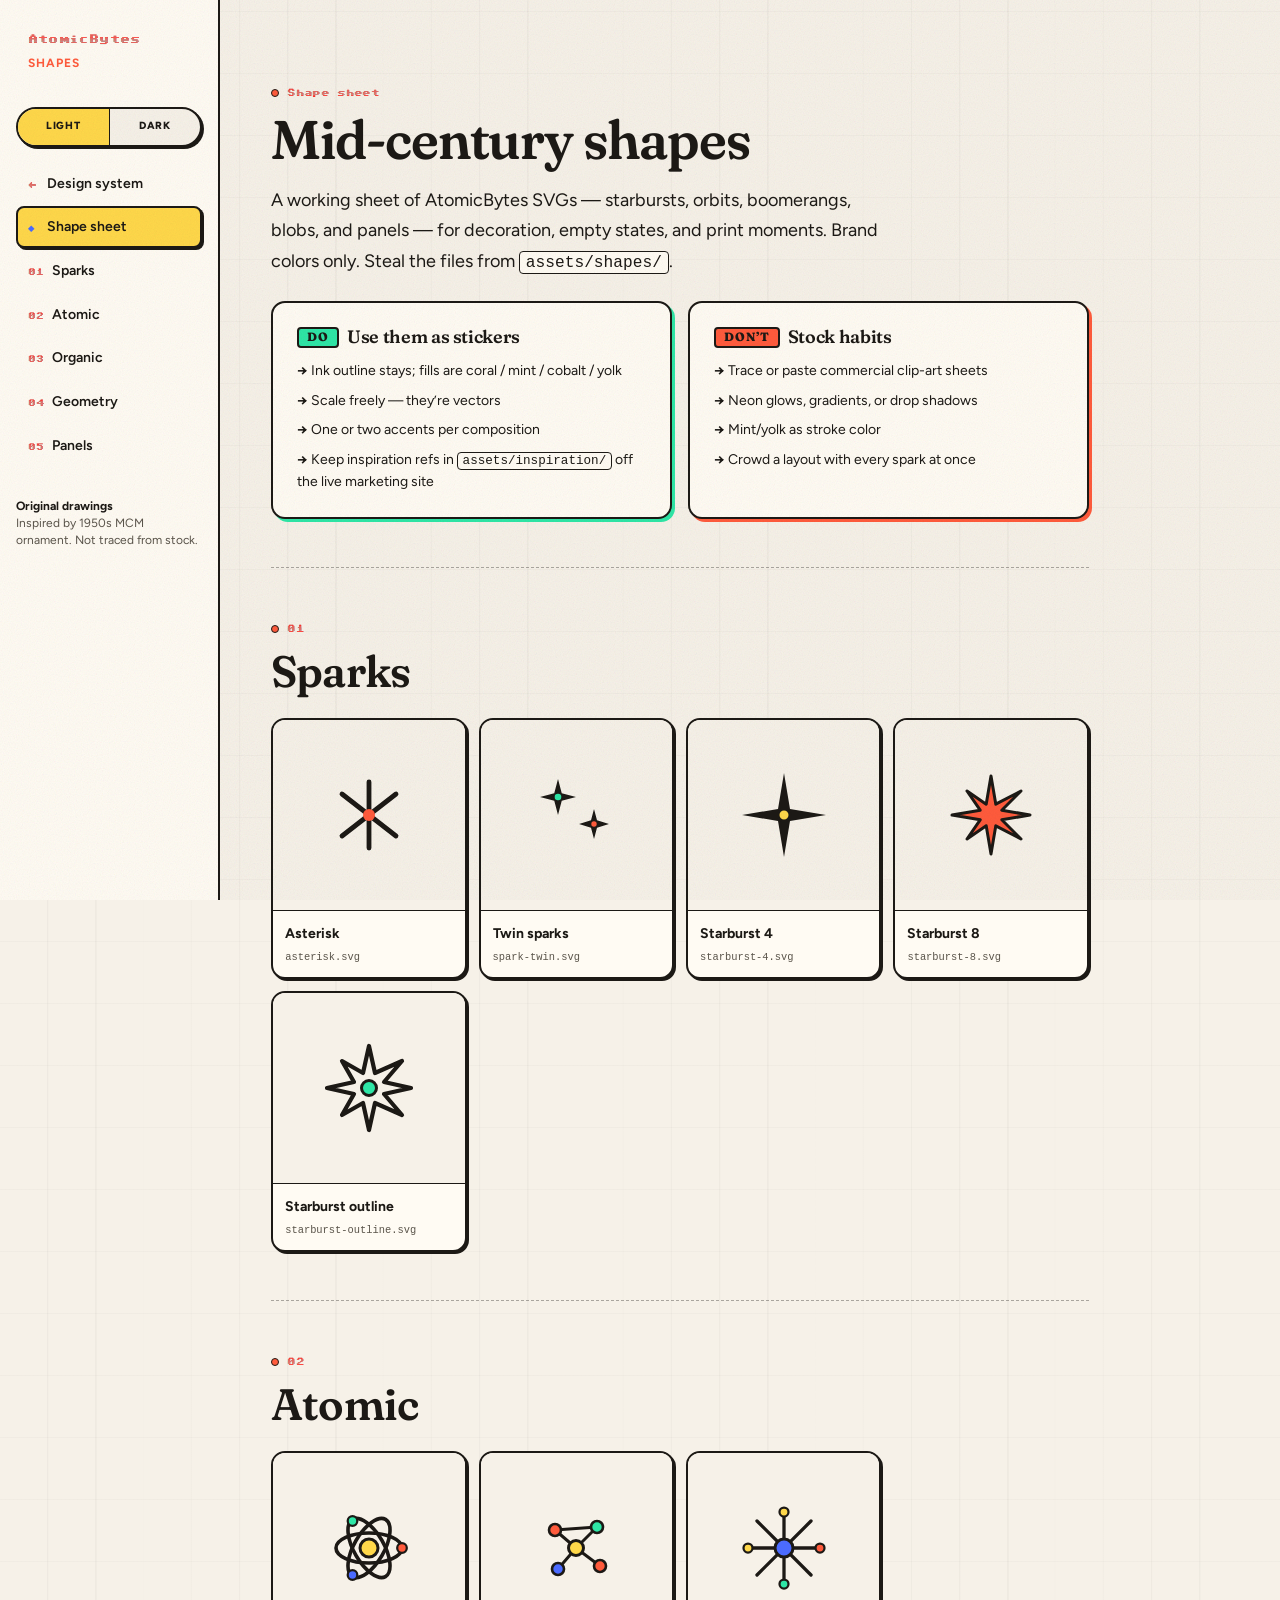
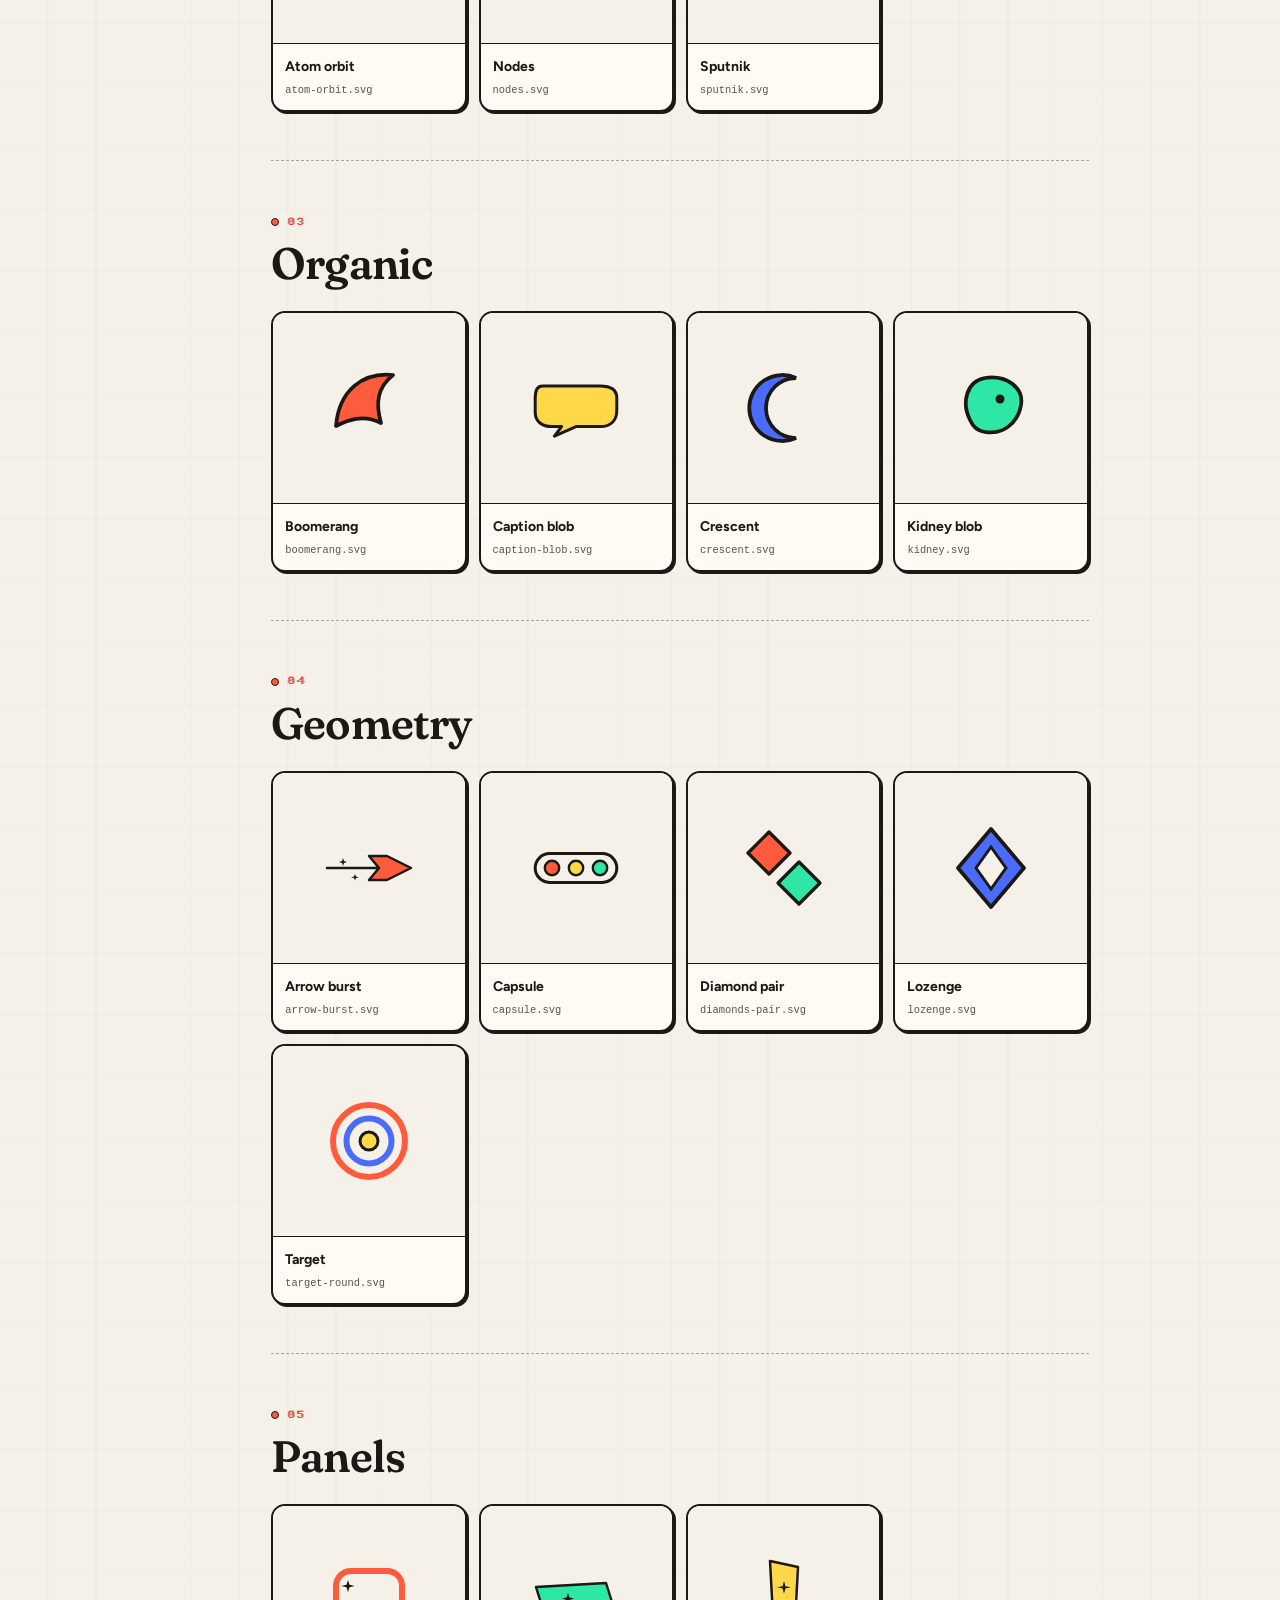
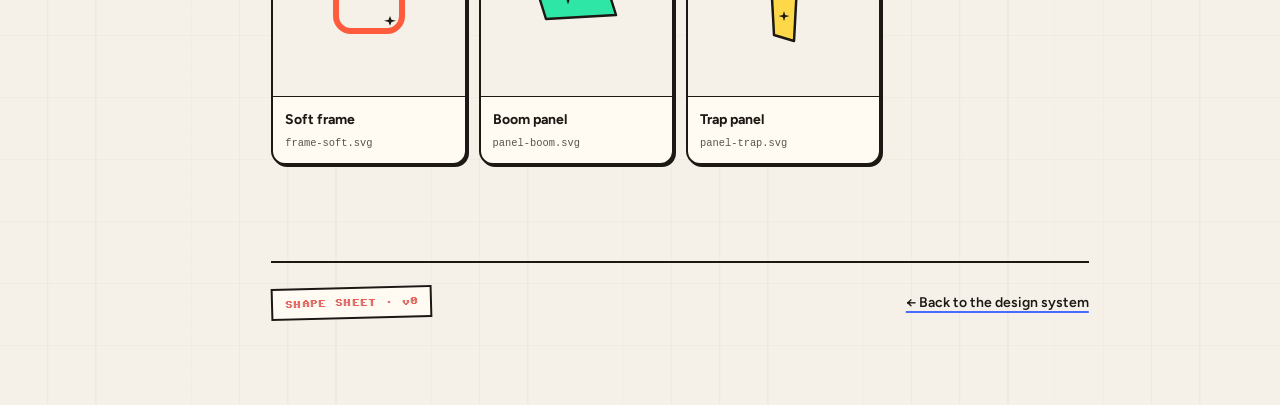
==== shapes.html @ 07f9abee "Add mid-century shapes page and SVG sheet Original AtomicBytes starbursts, orbits, boomerangs, blobs" ====
<!DOCTYPE html>
<html lang="en">
<head>
  <meta charset="utf-8">
  <meta name="viewport" content="width=device-width, initial-scale=1">
  <meta name="theme-color" content="#F6F1E8">
  <meta name="color-scheme" content="light dark">
  <meta name="description" content="AtomicBytes mid-century shape sheet — original SVGs for sparks, orbits, boomerangs, and panels.">
  <title>AtomicBytes · Shapes</title>
  <script>
    (function () {
      var KEY = "ab-theme";
      var stored = null;
      try { stored = localStorage.getItem(KEY); } catch (e) {}
      var theme;
      if (stored === "light" || stored === "dark") {
        theme = stored;
      } else if (window.matchMedia && window.matchMedia("(prefers-color-scheme: dark)").matches) {
        theme = "dark";
      } else {
        theme = "light";
      }
      document.documentElement.setAttribute("data-theme", theme);
      var meta = document.querySelector('meta[name="theme-color"]');
      if (meta) meta.setAttribute("content", theme === "dark" ? "#241F18" : "#F6F1E8");
    })();
  </script>
  <link rel="preconnect" href="https://fonts.googleapis.com">
  <link rel="preconnect" href="https://fonts.gstatic.com" crossorigin>
  <link href="https://fonts.googleapis.com/css2?family=Figtree:ital,wght@0,400;0,500;0,600;0,700;1,400&family=Fraunces:ital,opsz,wght@0,9..144,500;0,9..144,600;0,9..144,700;1,9..144,500;1,9..144,600&family=Sixtyfour+Convergence&display=swap" rel="stylesheet">
  <link rel="stylesheet" href="tokens.css">
  <link rel="stylesheet" href="ds.css">
</head>
<body id="top">
  <div class="grain" aria-hidden="true"></div>
  <a class="skip" href="#main">Skip to content</a>

  <header class="top-nav" aria-label="Shapes page">
    <div class="top-nav-inner">
      <div class="top-nav-brand">
        <a class="logo-type" href="index.html">AtomicBytes DS</a>
        <div class="theme-toggle" role="group" aria-label="Color theme">
          <button type="button" data-theme-set="light" aria-pressed="true">Light</button>
          <button type="button" data-theme-set="dark" aria-pressed="false">Dark</button>
        </div>
      </div>
      <ol class="top-nav-links">
        <li><a href="index.html">Design system</a></li>
        <li><a href="index.html#labels">Labels</a></li>
        <li><a href="shapes.html" aria-current="true">Shapes</a></li>
        <li><a href="index.html#icons">Icons</a></li>
      </ol>
    </div>
  </header>

  <div class="shell shapes-shell">
    <nav class="side-nav" aria-label="Design system">
      <a class="nav-brand" href="index.html">
        <span class="logo-type">AtomicBytes</span>
        <span class="nav-sub">Shapes</span>
      </a>
      <div class="theme-toggle" role="group" aria-label="Color theme">
        <button type="button" data-theme-set="light" aria-pressed="true">Light</button>
        <button type="button" data-theme-set="dark" aria-pressed="false">Dark</button>
      </div>
      <ol>
        <li><a href="index.html"><span class="n">←</span> Design system</a></li>
        <li><a href="shapes.html" aria-current="true"><span class="n">◆</span> Shape sheet</a></li>
        <li><a href="#sparks"><span class="n">01</span> Sparks</a></li>
        <li><a href="#atomic"><span class="n">02</span> Atomic</a></li>
        <li><a href="#organic"><span class="n">03</span> Organic</a></li>
        <li><a href="#geo"><span class="n">04</span> Geometry</a></li>
        <li><a href="#panels"><span class="n">05</span> Panels</a></li>
      </ol>
      <p class="nav-foot">
        <strong>Original drawings</strong><br>
        Inspired by 1950s MCM ornament. Not traced from stock.
      </p>
    </nav>

    <div class="content">
      <main id="main">
        <section class="ds-section" aria-labelledby="shapes-title">
          <p class="sec-kicker"><span class="dot" aria-hidden="true"></span> Shape sheet</p>
          <h1 id="shapes-title" class="shapes-h1">Mid-century shapes</h1>
          <p class="lede">A working sheet of AtomicBytes SVGs — starbursts, orbits, boomerangs, blobs, and panels — for decoration, empty states, and print moments. Brand colors only. Steal the files from <code>assets/shapes/</code>.</p>

          <div class="rules" style="margin-top: var(--space-24)">
            <div class="rule-card do">
              <h3><span class="badge do">Do</span> Use them as stickers</h3>
              <ul>
                <li>Ink outline stays; fills are coral / mint / cobalt / yolk</li>
                <li>Scale freely — they’re vectors</li>
                <li>One or two accents per composition</li>
                <li>Keep inspiration refs in <code>assets/inspiration/</code> off the live marketing site</li>
              </ul>
            </div>
            <div class="rule-card dont">
              <h3><span class="badge dont">Don’t</span> Stock habits</h3>
              <ul>
                <li>Trace or paste commercial clip-art sheets</li>
                <li>Neon glows, gradients, or drop shadows</li>
                <li>Mint/yolk as stroke color</li>
                <li>Crowd a layout with every spark at once</li>
              </ul>
            </div>
          </div>
        </section>

        <section id="sparks" class="ds-section" aria-labelledby="sparks-title">
          <p class="sec-kicker"><span class="dot" aria-hidden="true"></span> 01</p>
          <h2 id="sparks-title">Sparks</h2>
          <ul class="shape-grid">
            <li class="shape-card" data-kind="spark">
              <div class="shape-art">
                <img src="assets/shapes/asterisk.svg" alt="Asterisk" loading="lazy">
              </div>
              <div class="shape-meta">
                <strong>Asterisk</strong>
                <span class="file">asterisk.svg</span>
              </div>
            </li>
            <li class="shape-card" data-kind="spark">
              <div class="shape-art">
                <img src="assets/shapes/spark-twin.svg" alt="Twin sparks" loading="lazy">
              </div>
              <div class="shape-meta">
                <strong>Twin sparks</strong>
                <span class="file">spark-twin.svg</span>
              </div>
            </li>
            <li class="shape-card" data-kind="spark">
              <div class="shape-art">
                <img src="assets/shapes/starburst-4.svg" alt="Starburst 4" loading="lazy">
              </div>
              <div class="shape-meta">
                <strong>Starburst 4</strong>
                <span class="file">starburst-4.svg</span>
              </div>
            </li>
            <li class="shape-card" data-kind="spark">
              <div class="shape-art">
                <img src="assets/shapes/starburst-8.svg" alt="Starburst 8" loading="lazy">
              </div>
              <div class="shape-meta">
                <strong>Starburst 8</strong>
                <span class="file">starburst-8.svg</span>
              </div>
            </li>
            <li class="shape-card" data-kind="spark">
              <div class="shape-art">
                <img src="assets/shapes/starburst-outline.svg" alt="Starburst outline" loading="lazy">
              </div>
              <div class="shape-meta">
                <strong>Starburst outline</strong>
                <span class="file">starburst-outline.svg</span>
              </div>
            </li>
          </ul>
        </section>

        <section id="atomic" class="ds-section" aria-labelledby="atomic-title">
          <p class="sec-kicker"><span class="dot" aria-hidden="true"></span> 02</p>
          <h2 id="atomic-title">Atomic</h2>
          <ul class="shape-grid">
            <li class="shape-card" data-kind="atomic">
              <div class="shape-art">
                <img src="assets/shapes/atom-orbit.svg" alt="Atom orbit" loading="lazy">
              </div>
              <div class="shape-meta">
                <strong>Atom orbit</strong>
                <span class="file">atom-orbit.svg</span>
              </div>
            </li>
            <li class="shape-card" data-kind="atomic">
              <div class="shape-art">
                <img src="assets/shapes/nodes.svg" alt="Nodes" loading="lazy">
              </div>
              <div class="shape-meta">
                <strong>Nodes</strong>
                <span class="file">nodes.svg</span>
              </div>
            </li>
            <li class="shape-card" data-kind="atomic">
              <div class="shape-art">
                <img src="assets/shapes/sputnik.svg" alt="Sputnik" loading="lazy">
              </div>
              <div class="shape-meta">
                <strong>Sputnik</strong>
                <span class="file">sputnik.svg</span>
              </div>
            </li>
          </ul>
        </section>

        <section id="organic" class="ds-section" aria-labelledby="organic-title">
          <p class="sec-kicker"><span class="dot" aria-hidden="true"></span> 03</p>
          <h2 id="organic-title">Organic</h2>
          <ul class="shape-grid">
            <li class="shape-card" data-kind="organic">
              <div class="shape-art">
                <img src="assets/shapes/boomerang.svg" alt="Boomerang" loading="lazy">
              </div>
              <div class="shape-meta">
                <strong>Boomerang</strong>
                <span class="file">boomerang.svg</span>
              </div>
            </li>
            <li class="shape-card" data-kind="organic">
              <div class="shape-art">
                <img src="assets/shapes/caption-blob.svg" alt="Caption blob" loading="lazy">
              </div>
              <div class="shape-meta">
                <strong>Caption blob</strong>
                <span class="file">caption-blob.svg</span>
              </div>
            </li>
            <li class="shape-card" data-kind="organic">
              <div class="shape-art">
                <img src="assets/shapes/crescent.svg" alt="Crescent" loading="lazy">
              </div>
              <div class="shape-meta">
                <strong>Crescent</strong>
                <span class="file">crescent.svg</span>
              </div>
            </li>
            <li class="shape-card" data-kind="organic">
              <div class="shape-art">
                <img src="assets/shapes/kidney.svg" alt="Kidney blob" loading="lazy">
              </div>
              <div class="shape-meta">
                <strong>Kidney blob</strong>
                <span class="file">kidney.svg</span>
              </div>
            </li>
          </ul>
        </section>

        <section id="geo" class="ds-section" aria-labelledby="geo-title">
          <p class="sec-kicker"><span class="dot" aria-hidden="true"></span> 04</p>
          <h2 id="geo-title">Geometry</h2>
          <ul class="shape-grid">
            <li class="shape-card" data-kind="geo">
              <div class="shape-art">
                <img src="assets/shapes/arrow-burst.svg" alt="Arrow burst" loading="lazy">
              </div>
              <div class="shape-meta">
                <strong>Arrow burst</strong>
                <span class="file">arrow-burst.svg</span>
              </div>
            </li>
            <li class="shape-card" data-kind="geo">
              <div class="shape-art">
                <img src="assets/shapes/capsule.svg" alt="Capsule" loading="lazy">
              </div>
              <div class="shape-meta">
                <strong>Capsule</strong>
                <span class="file">capsule.svg</span>
              </div>
            </li>
            <li class="shape-card" data-kind="geo">
              <div class="shape-art">
                <img src="assets/shapes/diamonds-pair.svg" alt="Diamond pair" loading="lazy">
              </div>
              <div class="shape-meta">
                <strong>Diamond pair</strong>
                <span class="file">diamonds-pair.svg</span>
              </div>
            </li>
            <li class="shape-card" data-kind="geo">
              <div class="shape-art">
                <img src="assets/shapes/lozenge.svg" alt="Lozenge" loading="lazy">
              </div>
              <div class="shape-meta">
                <strong>Lozenge</strong>
                <span class="file">lozenge.svg</span>
              </div>
            </li>
            <li class="shape-card" data-kind="geo">
              <div class="shape-art">
                <img src="assets/shapes/target-round.svg" alt="Target" loading="lazy">
              </div>
              <div class="shape-meta">
                <strong>Target</strong>
                <span class="file">target-round.svg</span>
              </div>
            </li>
          </ul>
        </section>

        <section id="panels" class="ds-section" aria-labelledby="panels-title">
          <p class="sec-kicker"><span class="dot" aria-hidden="true"></span> 05</p>
          <h2 id="panels-title">Panels</h2>
          <ul class="shape-grid">
            <li class="shape-card" data-kind="panel">
              <div class="shape-art">
                <img src="assets/shapes/frame-soft.svg" alt="Soft frame" loading="lazy">
              </div>
              <div class="shape-meta">
                <strong>Soft frame</strong>
                <span class="file">frame-soft.svg</span>
              </div>
            </li>
            <li class="shape-card" data-kind="panel">
              <div class="shape-art">
                <img src="assets/shapes/panel-boom.svg" alt="Boom panel" loading="lazy">
              </div>
              <div class="shape-meta">
                <strong>Boom panel</strong>
                <span class="file">panel-boom.svg</span>
              </div>
            </li>
            <li class="shape-card" data-kind="panel">
              <div class="shape-art">
                <img src="assets/shapes/panel-trap.svg" alt="Trap panel" loading="lazy">
              </div>
              <div class="shape-meta">
                <strong>Trap panel</strong>
                <span class="file">panel-trap.svg</span>
              </div>
            </li>
          </ul>
        </section>

        <footer class="ds-foot">
          <p class="rubber">SHAPE SHEET · v0</p>
          <p class="domain"><a class="text-link" href="index.html">← Back to the design system</a></p>
        </footer>
      </main>
    </div>
  </div>

  <script>
    (function () {
      var KEY = "ab-theme";
      function apply(theme) {
        document.documentElement.setAttribute("data-theme", theme);
        var meta = document.querySelector('meta[name="theme-color"]');
        if (meta) meta.setAttribute("content", theme === "dark" ? "#241F18" : "#F6F1E8");
        document.querySelectorAll("[data-theme-set]").forEach(function (btn) {
          btn.setAttribute("aria-pressed", btn.getAttribute("data-theme-set") === theme ? "true" : "false");
        });
      }
      var current = document.documentElement.getAttribute("data-theme") || "light";
      apply(current);
      document.querySelectorAll("[data-theme-set]").forEach(function (btn) {
        btn.addEventListener("click", function () {
          var theme = btn.getAttribute("data-theme-set");
          apply(theme);
          try { localStorage.setItem(KEY, theme); } catch (e) {}
        });
      });
    })();
  </script>
</body>
</html>
---- tokens.css ----
/**
 * AtomicBytes design tokens
 * Source of truth for the design system site and (soon) the marketing rebuild.
 *
 * Mood: mid-century atomic optimism / toy workshop / risograph —
 * inks on warm paper, not neon on black.
 *
 * Themes: light is cream paper (default). Dark is "night paper" —
 * a warm ink field with cream type. Accents stay stickers.
 *
 * Retired forever: #0b0c10, cyan #63e6ff, violet #a78bfa, pink #ff5fd1, Inter, glass.
 *
 * Accents (coral, mint, cobalt, yolk) behave like inks / stickers / stamps:
 * they fill shapes that keep an ink outline. Do not use mint or yolk as text.
 * Pair every accent fill with --on-accent / --print-ink (warm near-black).
 * Never put --ink on a sticker in dark theme: --ink becomes cream and fails WCAG.
 *
 * Theming: color custom properties swap under [data-theme="dark"].
 * An explicit data-theme wins over prefers-color-scheme.
 * Type, space, radius, stroke, and motion do not change with theme.
 */

:root {
  /* ---------- Color (light / cream paper — default) ---------- */
  /* Paper is cream with fiber, never flat white. Ink is warm near-black. */
  --paper: #F6F1E8;
  --paper-shade: #EBE4D6;
  --ink: #1C1915;
  --muted: #5A544A;
  --line: #1C1915;
  --coral: #FF5B3C;
  --mint: #2EE6A6;
  --cobalt: #4B6BFF;
  --yolk: #FFD84A;
  --surface: #FFFBF3;
  --surface-inset: #E8E0D0;

  /* Print constants — never invert. Raster mascots sit on cream. */
  --print-ink: #1C1915;
  --print-paper: #F6F1E8;
  --mascot-field: var(--print-paper);

  /* Code slabs — warm ink, not VS Code purple. Paper type on ink reads AAA. */
  --code-bg: #1C1915;
  --code-fg: #F6F1E8;
  --code-comment: #C4B8A8;
  --code-keyword: #4B6BFF;   /* cobalt */
  --code-string: #2EE6A6;    /* mint */
  --code-fn: #FF5B3C;        /* coral */
  --code-num: #FFD84A;       /* yolk */

  /* Semantic aliases — prefer these in components */
  --bg: var(--paper);
  --text: var(--ink);
  --text-muted: var(--muted);
  --accent: var(--coral);     /* primary CTA, rubber stamps */
  --accent-2: var(--cobalt);  /* focus rings, marker underlines */
  --accent-3: var(--mint);    /* strips, collab marks */
  --accent-4: var(--yolk);    /* stickers, atom nucleus */
  --danger: var(--coral);
  --focus: var(--cobalt);
  --on-accent: var(--print-ink); /* type on sticker fills; never invert */

  /* Derived hairlines / grain — follow --ink so they invert in dark */
  --hairline: color-mix(in srgb, var(--ink) 22%, transparent);
  --rule: color-mix(in srgb, var(--ink) 35%, transparent);
  --grid-x: color-mix(in srgb, var(--ink) 6%, transparent);
  --grid-y: color-mix(in srgb, var(--ink) 5%, transparent);
  --grain-blend: multiply;
  --grain-opacity: 0.12;

  color-scheme: light;

  /* ---------- Type ---------- */
  --font-brand: "Sixtyfour Convergence", ui-monospace, "Cascadia Mono", monospace;
  --font-display: "Fraunces", "Iowan Old Style", Palatino, Georgia, serif;
  --font-body: "Figtree", "Source Sans 3", system-ui, sans-serif;
  --font-mono: ui-monospace, "Cascadia Mono", "SF Mono", Menlo, Consolas, monospace;

  --fs-xs: 0.75rem;    /* 12 */
  --fs-sm: 0.875rem;   /* 14 */
  --fs-md: 1rem;       /* 16 */
  --fs-lg: 1.125rem;   /* 18 */
  --fs-xl: 1.375rem;   /* 22 */
  --fs-2xl: 1.75rem;   /* 28 */
  --fs-3xl: 2.375rem;  /* 38 */
  --fs-4xl: 3.5rem;    /* 56 */
  --fs-hero: clamp(2.5rem, 6.4vw, 5.15rem);

  --lh-tight: 1.05;
  --lh-snug: 1.22;
  --lh-body: 1.55;
  --lh-loose: 1.7;

  --tracking-brand: 0.02em;
  --tracking-label: 0.08em;

  /* ---------- Space (4 / 8 / 12 / 16 / 24 / 32 / 48 / 64) ---------- */
  --space-4: 4px;
  --space-8: 8px;
  --space-12: 12px;
  --space-16: 16px;
  --space-24: 24px;
  --space-32: 32px;
  --space-48: 48px;
  --space-64: 64px;

  /* ---------- Radius ---------- */
  /* Chunky, slightly irregular. Prefer --radius-chunky on buttons. */
  --radius-sm: 8px;
  --radius-md: 14px;
  --radius-lg: 22px;
  --radius-chunky: 18px 24px 16px 22px;
  --radius-pill: 999px;

  /* ---------- Stroke ---------- */
  --stroke-thin: 1.5px;
  --stroke: 2.5px;
  --stroke-thick: 3.5px;
  --shadow-stamp: 3px 3px 0 var(--ink);
  --shadow-stamp-hover: 4px 4px 0 var(--ink);
  --shadow-stamp-press: 1px 1px 0 var(--ink);

  /* ---------- Layout (DS site helpers) ---------- */
  --wrap: min(1080px, calc(100% - 48px));
  --nav-width: 220px;
  --ds-max: 1440px;
  --tap: 44px;              /* min touch target */
  --nav-sticky-h: 6.5rem;   /* mobile stacked header; desk uses side-nav */

  /* ---------- Motion ---------- */
  /* Orbits stay slow and linear. Stamp hover is a 1–2px lift, not a bounce. */
  --orbit-fast: 18s;
  --orbit-mid: 22s;
  --orbit-slow: 24s;
  --motion-lift: 1px;
  --motion-lift-card: 2px;
}

/*
 * Night paper — mid-century darkroom, not neon SaaS.
 * Field is warm ink; type is soft cream; stickers stay coral/mint/cobalt/yolk.
 * Outlines and stamp shadows follow --ink (now cream).
 */
:root[data-theme="dark"] {
  --paper: #241F18;
  --paper-shade: #1C1813;
  --ink: #F3EDE2;
  --muted: #C4BAAE;
  --line: #E8DFD0;
  --coral: #FF5B3C;
  --mint: #2EE6A6;
  --cobalt: #8AA0FF; /* lightened so 16px type hits WCAG AA on paper/surface */
  --yolk: #FFD84A;
  --surface: #2F2921;
  --surface-inset: #1A1611;

  --code-bg: #16130F;
  --code-fg: #F3EDE2;
  --code-comment: #A89F92;
  --code-keyword: #8AA0FF;
  --code-string: #2EE6A6;
  --code-fn: #FF5B3C;
  --code-num: #FFD84A;

  --grain-blend: overlay;
  --grain-opacity: 0.10;

  color-scheme: dark;
}

/* OS preference only when the user has not pinned Light. Explicit Dark is above. */
@media (prefers-color-scheme: dark) {
  :root:not([data-theme="light"]) {
    --paper: #241F18;
    --paper-shade: #1C1813;
    --ink: #F3EDE2;
    --muted: #C4BAAE;
    --line: #E8DFD0;
    --coral: #FF5B3C;
    --mint: #2EE6A6;
    --cobalt: #8AA0FF;
    --yolk: #FFD84A;
    --surface: #2F2921;
    --surface-inset: #1A1611;

    --code-bg: #16130F;
    --code-fg: #F3EDE2;
    --code-comment: #A89F92;
    --code-keyword: #8AA0FF;
    --code-string: #2EE6A6;
    --code-fn: #FF5B3C;
    --code-num: #FFD84A;

    --grain-blend: overlay;
    --grain-opacity: 0.10;

    color-scheme: dark;
  }
}
---- ds.css ----
/* AtomicBytes Design System — documentation chrome
   Brand mood lives in tokens.css; this file is layout + recipes. */
*, *::before, *::after { box-sizing: border-box; }
html {
  scroll-behavior: smooth;
  scroll-padding-top: var(--nav-sticky-h, 7.5rem);
}
html, body { margin: 0; padding: 0; background-color: var(--bg); }
body {
  font-family: var(--font-body);
  font-size: var(--fs-md);
  line-height: var(--lh-body);
  color: var(--text);
  background-color: var(--bg);
  background-image:
    repeating-linear-gradient(90deg, transparent 0, transparent 47px, var(--grid-x) 48px),
    repeating-linear-gradient(0deg, transparent 0, transparent 61px, var(--grid-y) 62px);
  min-height: 100%;
  overflow-wrap: break-word;
}
img, svg { display: block; max-width: 100%; height: auto; }
a { color: inherit; }
h1, h2, h3, h4, .display {
  font-family: var(--font-display);
  font-optical-sizing: auto;
  font-weight: 600;
  font-variation-settings: "SOFT" 60, "WONK" 1;
  line-height: var(--lh-tight);
  letter-spacing: -0.02em;
  margin: 0;
}
p { margin: 0; }
ul, ol { margin: 0; padding: 0; }
code, .mono {
  font-family: var(--font-mono);
  font-size: 0.9em;
}
code {
  background: var(--surface);
  border: 1.5px solid var(--ink);
  border-radius: 4px;
  padding: 0.1em 0.35em;
  word-break: break-word;
}

.grain {
  position: fixed;
  inset: 0;
  pointer-events: none;
  z-index: 400;
  opacity: var(--grain-opacity);
  mix-blend-mode: var(--grain-blend);
  background-image: url("data:image/svg+xml;utf8,<svg xmlns='http://www.w3.org/2000/svg' width='160' height='160'><filter id='n'><feTurbulence type='fractalNoise' baseFrequency='0.85' numOctaves='3' stitchTiles='stitch'/></filter><rect width='100%' height='100%' filter='url(%23n)'/></svg>");
}

.skip {
  position: absolute;
  left: var(--space-16);
  top: -48px;
  z-index: 500;
  background: var(--yolk);
  color: var(--on-accent);
  border: var(--stroke) solid var(--ink);
  padding: var(--space-8) var(--space-16);
  border-radius: var(--radius-sm);
  font-weight: 600;
  text-decoration: none;
}
.skip:focus { top: var(--space-16); }

:focus-visible {
  outline: 3px solid var(--focus);
  outline-offset: 3px;
}

.shell {
  display: grid;
  grid-template-columns: 1fr;
  max-width: var(--ds-max);
  margin: 0 auto;
  min-height: 100vh;
  min-width: 0;
}

.side-nav {
  display: none;
  position: sticky;
  top: 0;
  align-self: start;
  height: 100vh;
  padding: var(--space-24) var(--space-16) var(--space-32);
  border-right: var(--stroke) solid var(--ink);
  background: var(--surface);
  overflow-y: auto;
  z-index: 50;
}
.nav-brand {
  text-decoration: none;
  display: flex;
  flex-direction: column;
  gap: var(--space-4);
  margin-bottom: var(--space-24);
  padding-bottom: var(--space-16);
  border-bottom: var(--stroke-thin) dashed var(--ink);
}
.nav-brand .logo-type {
  font-family: var(--font-brand);
  font-size: 0.62rem;
  letter-spacing: var(--tracking-brand);
  line-height: 1.2;
  color: var(--ink);
}
.nav-brand .nav-sub {
  font-size: var(--fs-xs);
  font-weight: 700;
  letter-spacing: var(--tracking-label);
  text-transform: uppercase;
  color: var(--coral);
}
.side-nav ol {
  list-style: none;
  display: flex;
  flex-direction: column;
  gap: 2px;
}
.side-nav a {
  display: flex;
  align-items: baseline;
  gap: var(--space-8);
  text-decoration: none;
  font-weight: 600;
  font-size: var(--fs-sm);
  padding: 8px 10px;
  border-radius: var(--radius-sm);
  border: 2px solid transparent;
  transition: background 0.12s ease, border-color 0.12s ease;
}
.side-nav a:hover {
  background: var(--paper);
  border-color: var(--ink);
}
.side-nav a[aria-current="true"] {
  background: var(--yolk);
  color: var(--on-accent);
  border-color: var(--ink);
  box-shadow: 2px 2px 0 var(--ink);
}
.side-nav .n {
  font-family: var(--font-brand);
  font-size: 0.48rem;
  color: var(--cobalt);
  min-width: 1.4em;
}
.nav-foot {
  margin-top: var(--space-32);
  font-size: var(--fs-xs);
  color: var(--text-muted);
  line-height: 1.4;
}
.nav-foot strong { color: var(--ink); font-weight: 700; }

.top-nav {
  display: block;
  position: sticky;
  top: 0;
  z-index: 60;
  background: var(--surface);
  border-bottom: var(--stroke) solid var(--ink);
  padding: 0;
  max-width: 100%;
}
.top-nav-inner {
  display: flex;
  flex-direction: column;
  align-items: stretch;
  gap: 0;
  min-width: 0;
  max-width: 100%;
}
.top-nav .logo-type {
  font-family: var(--font-brand);
  font-size: clamp(0.48rem, 2.8vw, 0.58rem);
  letter-spacing: var(--tracking-brand);
  text-decoration: none;
  min-width: 0;
  white-space: nowrap;
  overflow: hidden;
  text-overflow: ellipsis;
}
.top-nav-links {
  display: flex;
  gap: var(--space-4);
  overflow-x: auto;
  overflow-y: hidden;
  -webkit-overflow-scrolling: touch;
  overscroll-behavior-x: contain;
  list-style: none;
  scrollbar-width: none;
  width: 100%;
  min-width: 0;
  max-width: 100%;
  padding: var(--space-8) var(--space-16);
  background: var(--surface);
  border-top: var(--stroke-thin) solid color-mix(in srgb, var(--ink) 28%, transparent);
  position: relative;
  z-index: 1;
}
.top-nav-links::-webkit-scrollbar { display: none; }
.top-nav-links a {
  display: inline-flex;
  align-items: center;
  justify-content: center;
  white-space: nowrap;
  text-decoration: none;
  font-size: 0.7rem;
  font-weight: 700;
  letter-spacing: 0.04em;
  text-transform: uppercase;
  min-height: var(--tap, 44px);
  padding: 8px 12px;
  border: 1.5px solid var(--ink);
  border-radius: var(--radius-pill);
  background: var(--paper);
  flex: 0 0 auto;
}
.top-nav-links a:hover,
.top-nav-links a[aria-current="true"] {
  background: var(--coral);
  color: var(--on-accent);
}

.content {
  padding: var(--space-24) var(--space-16) var(--space-64);
  max-width: none;
  min-width: 0;
}

.ds-section {
  padding: clamp(var(--space-32), 6vw, var(--space-48)) 0;
  border-bottom: var(--stroke-thin) dashed var(--rule);
  min-width: 0;
}
.ds-section:last-of-type { border-bottom: none; }

.sec-kicker {
  display: inline-flex;
  align-items: center;
  gap: var(--space-8);
  font-family: var(--font-brand);
  font-size: 0.52rem;
  letter-spacing: 0.04em;
  color: var(--cobalt);
  margin-bottom: var(--space-12);
}
.sec-kicker .dot {
  width: 8px;
  height: 8px;
  border-radius: 50%;
  background: var(--coral);
  border: 1.5px solid var(--ink);
}
.ds-section h2 {
  font-size: clamp(1.9rem, 3.6vw, 2.75rem);
  margin-bottom: var(--space-16);
}
.lede {
  font-size: var(--fs-lg);
  line-height: var(--lh-loose);
  max-width: 52ch;
  color: var(--text);
}
.muted { color: var(--text-muted); }

/* ---------- Intro hero ---------- */
.intro-hero {
  position: relative;
  background: var(--surface);
  border: var(--stroke-thick) solid var(--ink);
  border-radius: 22px 28px 18px 26px;
  box-shadow: 5px 5px 0 var(--ink);
  padding: var(--space-24);
  overflow: hidden;
}
.intro-hero::before {
  content: "";
  display: block;
  height: 12px;
  margin: calc(var(--space-24) * -1) calc(var(--space-24) * -1) var(--space-16);
  background: repeating-linear-gradient(
    -45deg,
    var(--mint) 0 8px,
    var(--ink) 8px 10px,
    var(--mint) 10px 18px
  );
  border-bottom: var(--stroke) solid var(--ink);
  border-radius: 18px 20px 0 0;
}
.intro-stamp {
  display: inline-block;
  font-size: 0.68rem;
  font-weight: 700;
  letter-spacing: var(--tracking-label);
  text-transform: uppercase;
  border: 2px solid var(--coral);
  color: var(--coral);
  padding: 3px 8px;
  border-radius: 4px;
  transform: rotate(-2deg);
  background: var(--surface);
  margin-bottom: var(--space-16);
}
.intro-hero h1 {
  font-size: clamp(2.2rem, 5vw, 3.6rem);
  max-width: 14ch;
}
.intro-hero h1 em {
  font-style: italic;
  font-weight: 500;
  font-variation-settings: "SOFT" 80, "WONK" 1;
}
.intro-meta {
  display: flex;
  flex-wrap: wrap;
  gap: var(--space-8) var(--space-16);
  margin-top: var(--space-24);
  font-size: var(--fs-sm);
  font-weight: 600;
  color: var(--text-muted);
}
.intro-meta span {
  display: inline-flex;
  align-items: center;
  gap: 6px;
}
.intro-meta i {
  width: 12px;
  height: 12px;
  border: 1.5px solid var(--ink);
  border-radius: 3px;
  display: block;
}

/* ---------- Principles ---------- */
.principle-grid {
  display: grid;
  grid-template-columns: 1fr;
  gap: var(--space-16);
  margin-top: var(--space-24);
  list-style: none;
}
.principle {
  background: var(--surface);
  border: var(--stroke) solid var(--ink);
  border-radius: var(--radius-md);
  box-shadow: var(--shadow-stamp);
  padding: var(--space-24);
  transform: none; /* full-width phone: any tilt reads as askew */
}
.principle:nth-child(1) { --tilt: -0.25deg; }
.principle:nth-child(2) { --tilt: 0.3deg; }
.principle:nth-child(3) { --tilt: 0.2deg; }
.principle:nth-child(4) { --tilt: -0.3deg; }
.principle:nth-child(5) { --tilt: 0.15deg; }
.principle h3 {
  font-size: var(--fs-xl);
  margin-bottom: var(--space-8);
}
.principle p { font-size: var(--fs-sm); color: var(--text); }
.principle .tag {
  display: inline-block;
  font-size: var(--fs-xs);
  font-weight: 700;
  letter-spacing: var(--tracking-label);
  text-transform: uppercase;
  background: var(--yolk);
  border: 1.5px solid var(--ink);
  border-radius: 999px;
  padding: 2px 8px;
  margin-bottom: var(--space-12);
}

/* ---------- Color ---------- */
.swatch-grid {
  display: grid;
  grid-template-columns: repeat(auto-fill, minmax(min(100%, 128px), 1fr));
  gap: var(--space-16);
  margin-top: var(--space-24);
  list-style: none;
}
.swatch {
  background: var(--surface);
  border: var(--stroke) solid var(--ink);
  border-radius: var(--radius-md);
  box-shadow: 2px 2px 0 var(--ink);
  overflow: hidden;
}
.swatch .chip {
  height: 72px;
  border-bottom: var(--stroke) solid var(--ink);
}
.swatch .meta { padding: var(--space-12); }
.swatch .name {
  font-weight: 700;
  font-size: var(--fs-sm);
  display: block;
}
.swatch .hex {
  font-family: ui-monospace, "Cascadia Mono", Menlo, monospace;
  font-size: var(--fs-xs);
  color: var(--text-muted);
}
.swatch .token {
  display: block;
  font-family: ui-monospace, "Cascadia Mono", Menlo, monospace;
  font-size: 0.7rem;
  margin-top: 4px;
  color: var(--cobalt);
  overflow-wrap: anywhere;
}

.rules {
  display: grid;
  grid-template-columns: 1fr;
  gap: var(--space-16);
  margin-top: var(--space-32);
}
.rule-card {
  border: var(--stroke) solid var(--ink);
  border-radius: var(--radius-md);
  padding: var(--space-24);
  background: var(--surface);
}
.rule-card.do { box-shadow: 3px 3px 0 var(--mint); }
.rule-card.dont { box-shadow: 3px 3px 0 var(--coral); }
.rule-card h3 {
  font-size: var(--fs-lg);
  margin-bottom: var(--space-12);
  display: flex;
  align-items: center;
  gap: var(--space-8);
}
.rule-card ul {
  list-style: none;
  display: flex;
  flex-direction: column;
  gap: var(--space-8);
  font-size: var(--fs-sm);
}
.rule-card li::before {
  content: "→ ";
  font-weight: 700;
  color: var(--ink);
}
.badge {
  display: inline-block;
  font-size: var(--fs-xs);
  font-weight: 800;
  letter-spacing: 0.08em;
  text-transform: uppercase;
  border: 2px solid var(--ink);
  padding: 2px 8px;
  border-radius: 4px;
}
.badge.do { background: var(--mint); color: var(--on-accent); }
.badge.dont { background: var(--coral); color: var(--on-accent); }

/* ---------- Typography ---------- */
.type-card {
  background: var(--surface);
  border: var(--stroke-thick) solid var(--ink);
  border-radius: 18px 24px 16px 22px;
  box-shadow: var(--shadow-stamp);
  padding: var(--space-16);
  margin-top: var(--space-16);
  min-width: 0;
}
.type-card + .type-card { margin-top: var(--space-16); }
.type-label {
  display: flex;
  flex-wrap: wrap;
  align-items: baseline;
  gap: var(--space-8) var(--space-16);
  margin-bottom: var(--space-16);
  padding-bottom: var(--space-12);
  border-bottom: var(--stroke-thin) dashed var(--ink);
}
.type-label .family {
  font-weight: 700;
  font-size: var(--fs-sm);
  letter-spacing: var(--tracking-label);
  text-transform: uppercase;
}
.type-label .role {
  font-size: var(--fs-sm);
  color: var(--text-muted);
}
.spec-brand {
  font-family: var(--font-brand);
  font-size: clamp(0.62rem, 2.4vw, 1rem);
  letter-spacing: var(--tracking-brand);
  line-height: 1.3;
  overflow-wrap: anywhere;
}
.spec-display {
  font-family: var(--font-display);
  font-optical-sizing: auto;
  font-weight: 600;
  font-variation-settings: "SOFT" 60, "WONK" 1;
  font-size: clamp(2rem, 4.5vw, 3.25rem);
  letter-spacing: -0.02em;
  line-height: var(--lh-tight);
}
.spec-display em {
  font-style: italic;
  font-weight: 500;
  font-variation-settings: "SOFT" 80, "WONK" 1;
}
.spec-body {
  font-family: var(--font-body);
  font-size: var(--fs-lg);
  line-height: var(--lh-loose);
  max-width: 48ch;
}
.scale-table {
  width: 100%;
  border-collapse: collapse;
  margin-top: var(--space-24);
  background: var(--surface);
  border: var(--stroke) solid var(--ink);
  border-radius: var(--radius-md);
  overflow: hidden;
  box-shadow: 2px 2px 0 var(--ink);
}
.scale-table th,
.scale-table td {
  text-align: left;
  padding: 10px 14px;
  border-bottom: 1.5px solid var(--hairline);
  font-size: var(--fs-sm);
}
.scale-table th {
  background: var(--paper-shade);
  font-weight: 700;
  font-size: var(--fs-xs);
  letter-spacing: var(--tracking-label);
  text-transform: uppercase;
}
.scale-table tr:last-child td { border-bottom: none; }
.scale-sample { line-height: 1; }

/* ---------- Space / radius / stroke ---------- */
.token-rows {
  display: flex;
  flex-direction: column;
  gap: var(--space-12);
  margin-top: var(--space-24);
}
.token-row {
  display: grid;
  grid-template-columns: minmax(0, 1fr) auto;
  gap: var(--space-8) var(--space-12);
  align-items: center;
  background: var(--surface);
  border: var(--stroke-thin) solid var(--ink);
  border-radius: var(--radius-sm);
  padding: var(--space-12);
}
.token-row .bar-wrap { grid-column: 1 / -1; }
.token-row .label {
  font-family: ui-monospace, Menlo, monospace;
  font-size: var(--fs-xs);
  font-weight: 600;
}
.token-row .bar-wrap {
  background: var(--paper-shade);
  border: 1.5px solid var(--ink);
  border-radius: 4px;
  height: 16px;
  overflow: hidden;
}
.token-row .bar {
  height: 100%;
  background: var(--coral);
  border-right: 1.5px solid var(--ink);
}
.token-row .val {
  font-size: var(--fs-xs);
  font-weight: 600;
  color: var(--text-muted);
  text-align: right;
}
.radius-demo, .stroke-demo {
  display: flex;
  flex-wrap: wrap;
  gap: var(--space-16);
  margin-top: var(--space-24);
  list-style: none;
}
.radius-demo li, .stroke-demo li {
  background: var(--surface);
  border: var(--stroke) solid var(--ink);
  box-shadow: 2px 2px 0 var(--ink);
  padding: var(--space-16);
  text-align: center;
  min-width: 120px;
}
.radius-demo .shape {
  width: 72px;
  height: 56px;
  background: var(--mint);
  border: var(--stroke) solid var(--ink);
  margin: 0 auto var(--space-8);
}
.stroke-demo .shape {
  width: 72px;
  height: 40px;
  background: var(--yolk);
  margin: 0 auto var(--space-8);
  border-style: solid;
  border-color: var(--ink);
}
.demo-cap {
  font-size: var(--fs-xs);
  font-weight: 700;
  font-family: ui-monospace, Menlo, monospace;
}
.stamp-shadow-demo {
  display: inline-flex;
  align-items: center;
  justify-content: center;
  margin-top: var(--space-24);
  width: 140px;
  height: 72px;
  background: var(--coral);
  border: var(--stroke-thick) solid var(--ink);
  border-radius: var(--radius-chunky);
  box-shadow: var(--shadow-stamp);
  font-weight: 700;
}

/* ---------- Components ---------- */
.comp-block { margin-top: var(--space-32); }
.comp-block h3 {
  font-size: var(--fs-2xl);
  margin-bottom: var(--space-8);
}
.comp-note {
  font-size: var(--fs-sm);
  color: var(--text-muted);
  max-width: 52ch;
  margin-bottom: var(--space-16);
}
.playground {
  background: var(--paper-shade);
  border: var(--stroke) solid var(--ink);
  border-radius: var(--radius-lg);
  padding: var(--space-16);
  display: flex;
  flex-wrap: wrap;
  gap: var(--space-16);
  align-items: center;
  min-width: 0;
}

.btn {
  display: inline-flex;
  align-items: center;
  justify-content: center;
  gap: var(--space-8);
  font-family: var(--font-body);
  font-weight: 600;
  font-size: var(--fs-md);
  line-height: 1.2;
  text-decoration: none;
  color: var(--ink);
  padding: 14px 22px;
  border: var(--stroke-thick) solid var(--ink);
  border-radius: var(--radius-chunky);
  box-shadow: var(--shadow-stamp);
  transition: transform 0.15s ease, box-shadow 0.15s ease;
  cursor: pointer;
  background: var(--surface);
  max-width: 100%;
  width: 100%;
  min-height: var(--tap, 44px);
  text-align: center;
}
.btn:hover {
  transform: translate(-1px, -1px);
  box-shadow: var(--shadow-stamp-hover);
}
.btn:active {
  transform: translate(1px, 1px);
  box-shadow: var(--shadow-stamp-press);
}
.btn-fill { background: var(--coral); color: var(--on-accent); }
.btn-ghost { background: var(--surface); }
.btn-yolk { background: var(--yolk); color: var(--on-accent); }
.btn:focus-visible { outline-offset: 4px; }
.btn:disabled, .btn[aria-disabled="true"] {
  opacity: 0.45;
  pointer-events: none;
  box-shadow: 2px 2px 0 var(--ink);
}

.card {
  position: relative;
  background: var(--surface);
  border: var(--stroke-thick) solid var(--ink);
  border-radius: 18px 20px 16px 18px;
  padding: var(--space-24);
  box-shadow: 4px 4px 0 var(--ink);
  max-width: min(320px, 100%);
  width: 100%;
  transition: transform 0.28s ease;
}
.card:hover { transform: translateY(-2px); }
.card h4 {
  font-size: var(--fs-xl);
  margin: var(--space-8) 0;
}
.card p { font-size: var(--fs-sm); }
.card.mint-strip::before {
  content: "";
  display: block;
  height: 10px;
  background: repeating-linear-gradient(-45deg, var(--mint) 0 8px, var(--ink) 8px 10px, var(--mint) 10px 18px);
  border-bottom: var(--stroke) solid var(--ink);
  margin: calc(var(--space-24) * -1) calc(var(--space-24) * -1) var(--space-16);
  border-radius: 18px 20px 0 0;
}
.sticker {
  position: absolute;
  top: -14px;
  right: 18px;
  width: 52px;
  height: 52px;
  background: var(--yolk);
  color: var(--on-accent);
  border: var(--stroke) solid var(--ink);
  border-radius: 50%;
  display: grid;
  place-items: center;
  font-family: var(--font-display);
  font-size: 0.8rem;
  font-weight: 700;
  transform: rotate(4deg);
  box-shadow: 2px 2px 0 var(--ink);
}

.stamp {
  display: inline-block;
  font-size: 0.68rem;
  font-weight: 700;
  letter-spacing: var(--tracking-label);
  text-transform: uppercase;
  border: 2px solid var(--coral);
  color: var(--coral);
  padding: 3px 8px;
  border-radius: 4px;
  transform: rotate(-2deg);
  width: max-content;
  max-width: 100%;
  white-space: normal;
  overflow-wrap: anywhere;
  background: var(--surface);
}
.stamp.ink { color: var(--ink); border-color: var(--ink); }
.stamp.mint-stamp {
  color: var(--on-accent);
  border-color: var(--ink);
  background: var(--mint);
}
.stamp.brand {
  font-family: var(--font-brand);
  font-size: 0.55rem;
  letter-spacing: 0.04em;
  text-transform: none;
  border-style: dashed;
  transform: rotate(-3deg);
  padding: 8px 12px;
}

.nav-chip {
  display: inline-flex;
  align-items: center;
  font-weight: 600;
  font-size: var(--fs-sm);
  text-decoration: none;
  text-underline-offset: 4px;
  text-decoration-thickness: 2px;
  text-decoration-color: var(--cobalt);
  min-height: var(--tap, 44px);
  padding: 10px 8px;
}
.nav-chip:hover, .nav-chip:focus-visible { text-decoration: underline; }
.nav-chip-pill {
  display: inline-flex;
  align-items: center;
  justify-content: center;
  font-weight: 700;
  font-size: var(--fs-xs);
  letter-spacing: 0.04em;
  text-transform: uppercase;
  text-decoration: none;
  min-height: var(--tap, 44px);
  padding: 10px 14px;
  border: 2px solid var(--ink);
  border-radius: var(--radius-pill);
  background: var(--paper);
}
.nav-chip-pill:hover,
.nav-chip-pill[aria-current="true"] {
  background: var(--coral);
  color: var(--on-accent);
}

.focus-demo {
  display: flex;
  flex-wrap: wrap;
  gap: var(--space-16);
  align-items: center;
}
.focus-demo a {
  color: var(--ink);
  font-weight: 600;
  text-decoration: underline;
  text-decoration-color: var(--cobalt);
  text-decoration-thickness: 3px;
  text-underline-offset: 5px;
}
.focus-ring-sample {
  display: inline-flex;
  align-items: center;
  justify-content: center;
  width: 48px;
  height: 48px;
  background: var(--surface);
  border: var(--stroke) solid var(--ink);
  border-radius: var(--radius-sm);
  outline: 3px solid var(--focus);
  outline-offset: 3px;
  font-weight: 700;
}

.example-strip {
  margin-top: var(--space-32);
  background: var(--surface);
  border: var(--stroke-thick) solid var(--ink);
  border-radius: 18px 22px 16px 20px;
  box-shadow: 4px 4px 0 var(--cobalt);
  padding: var(--space-24);
  display: grid;
  grid-template-columns: 1fr;
  gap: var(--space-24);
  align-items: center;
  min-width: 0;
}
.example-strip h3 {
  font-size: clamp(1.5rem, 3vw, 2rem);
  margin: var(--space-8) 0 var(--space-12);
}
.example-strip .ctas {
  display: flex;
  flex-wrap: wrap;
  gap: var(--space-12);
  margin-top: var(--space-16);
}
.example-mark { width: 96px; height: auto; }

/* ---------- Characters ---------- */
.char-grid {
  display: grid;
  grid-template-columns: 1fr;
  gap: var(--space-24);
  margin-top: var(--space-24);
  list-style: none;
}
.char-card {
  background: var(--surface);
  border: var(--stroke-thick) solid var(--ink);
  border-radius: 18px 24px 16px 22px;
  box-shadow: var(--shadow-stamp);
  overflow: hidden;
  display: flex;
  flex-direction: column;
}
.char-card.primary { box-shadow: 4px 4px 0 var(--coral); }
.char-art {
  background: var(--mascot-field);
  border-bottom: var(--stroke) solid var(--ink);
  aspect-ratio: 1;
  display: grid;
  place-items: center;
  padding: var(--space-16);
  position: relative;
}
.char-art img, .char-art svg {
  width: min(200px, 100%);
  height: auto;
  object-fit: contain;
}
.char-art .placeholder {
  width: 100%;
  height: 100%;
  display: grid;
  place-items: center;
  text-align: center;
  color: var(--text-muted);
  font-size: var(--fs-sm);
  font-weight: 600;
  border: 2px dashed var(--ink);
  border-radius: var(--radius-md);
  padding: var(--space-16);
  background: var(--surface-inset);
}
.char-letter {
  position: absolute;
  top: 12px;
  left: 12px;
  width: 28px;
  height: 28px;
  background: var(--yolk);
  color: var(--on-accent);
  border: 2px solid var(--ink);
  box-shadow: 2px 2px 0 var(--ink);
  display: grid;
  place-items: center;
  font-weight: 800;
  font-size: var(--fs-xs);
}
.char-body {
  padding: var(--space-16) var(--space-16) var(--space-24);
  flex: 1;
  display: flex;
  flex-direction: column;
  gap: var(--space-8);
}
.char-body h3 { font-size: var(--fs-xl); }
.char-body .file {
  font-family: ui-monospace, Menlo, monospace;
  font-size: 0.7rem;
  color: var(--cobalt);
  word-break: break-all;
}
.char-body p {
  font-size: var(--fs-sm);
  color: var(--text);
}
.char-usage {
  margin-top: auto;
  padding-top: var(--space-12);
  border-top: 1.5px dashed var(--rule);
  font-size: var(--fs-xs);
  font-weight: 600;
  color: var(--text-muted);
}

.usage-callout {
  margin-top: var(--space-32);
  background: var(--paper-shade);
  border: var(--stroke) solid var(--ink);
  border-radius: var(--radius-md);
  padding: var(--space-24);
  box-shadow: 3px 3px 0 var(--mint);
}
.usage-callout h3 {
  font-size: var(--fs-lg);
  margin-bottom: var(--space-12);
}
.usage-callout ul {
  list-style: none;
  display: flex;
  flex-direction: column;
  gap: var(--space-8);
  font-size: var(--fs-sm);
}
.usage-callout li strong { font-weight: 700; }

/* ---------- Voice ---------- */
.voice-grid {
  display: grid;
  grid-template-columns: 1fr;
  gap: var(--space-16);
  margin-top: var(--space-24);
}
.voice-card {
  background: var(--surface);
  border: var(--stroke) solid var(--ink);
  border-radius: var(--radius-md);
  padding: var(--space-24);
  box-shadow: 2px 2px 0 var(--ink);
}
.voice-card h3 {
  font-size: var(--fs-lg);
  margin-bottom: var(--space-12);
}
.voice-card blockquote {
  margin: 0 0 var(--space-12);
  font-family: var(--font-display);
  font-optical-sizing: auto;
  font-variation-settings: "SOFT" 60, "WONK" 1;
  font-size: var(--fs-xl);
  font-weight: 600;
  line-height: var(--lh-snug);
}
.voice-card ul {
  list-style: none;
  display: flex;
  flex-direction: column;
  gap: 6px;
  font-size: var(--fs-sm);
}
.voice-card.yes li::before { content: "✓ "; color: var(--ink); font-weight: 700; }
.voice-card.no li::before { content: "✗ "; color: var(--coral); font-weight: 700; }

/* ---------- Adoption ---------- */
.steps {
  counter-reset: step;
  list-style: none;
  display: flex;
  flex-direction: column;
  gap: var(--space-16);
  margin-top: var(--space-24);
}
.steps li {
  counter-increment: step;
  background: var(--surface);
  border: var(--stroke) solid var(--ink);
  border-radius: var(--radius-md);
  box-shadow: 2px 2px 0 var(--ink);
  padding: var(--space-16) var(--space-24);
  display: grid;
  grid-template-columns: 40px 1fr;
  gap: var(--space-16);
  align-items: start;
}
.steps li::before {
  content: counter(step, decimal-leading-zero);
  font-family: var(--font-brand);
  font-size: 0.55rem;
  color: var(--coral);
  padding-top: 4px;
}
.steps strong {
  display: block;
  font-size: var(--fs-md);
  margin-bottom: 4px;
}
.steps p { font-size: var(--fs-sm); color: var(--text-muted); }

.code-block {
  margin: 0;
  background: var(--code-bg);
  color: var(--code-fg);
  border: var(--stroke) solid var(--ink);
  border-radius: var(--radius-md);
  padding: var(--space-16);
  overflow-x: auto;
  -webkit-overflow-scrolling: touch;
  max-width: 100%;
  font-family: var(--font-mono);
  font-size: var(--fs-sm);
  line-height: 1.55;
  box-shadow: 3px 3px 0 var(--coral);
  tab-size: 2;
}
.code-block code {
  background: transparent;
  border: none;
  border-radius: 0;
  padding: 0;
  font-size: inherit;
  color: inherit;
  font-family: inherit;
}
.code-block .c { color: var(--code-comment); }
.code-block .k { color: var(--code-keyword); }
.code-block .s { color: var(--code-string); }
.code-block .fn { color: var(--code-fn); }
.code-block .n { color: var(--code-num); }
.code-block .prompt {
  color: var(--mint);
  user-select: none;
  margin-right: 0.55em;
}
.code-block .out { color: var(--code-comment); }
.code-block .diff-add {
  display: block;
  color: var(--mint);
  background: rgba(46, 230, 166, 0.1);
  margin: 0 calc(var(--space-16) * -1);
  padding: 0 var(--space-16);
  box-shadow: inset 3px 0 0 var(--mint);
}
.code-block .diff-del {
  display: block;
  color: var(--coral);
  background: rgba(255, 91, 60, 0.12);
  margin: 0 calc(var(--space-16) * -1);
  padding: 0 var(--space-16);
  box-shadow: inset 3px 0 0 var(--coral);
}

pre.code-block { margin-top: var(--space-16); }
.code-figure .code-block,
.post-body .code-block { margin-top: 0; }

.code-figure {
  margin: var(--space-16) 0 0;
}
.code-figure .code-block {
  border-top-left-radius: 0;
}
.code-filename {
  display: inline-block;
  font-family: var(--font-mono);
  font-size: var(--fs-xs);
  font-weight: 700;
  letter-spacing: 0.02em;
  background: var(--yolk);
  color: var(--on-accent);
  border: var(--stroke) solid var(--ink);
  border-bottom: none;
  border-radius: 8px 8px 0 0;
  padding: 6px 12px;
  margin-left: var(--space-16);
  box-shadow: none;
  max-width: calc(100% - var(--space-32));
  overflow: hidden;
  text-overflow: ellipsis;
  white-space: nowrap;
}
.code-compare {
  display: grid;
  grid-template-columns: 1fr;
  gap: var(--space-16);
  margin-top: var(--space-16);
}
.code-compare figure {
  margin: 0;
  min-width: 0;
}
.code-compare figcaption {
  font-size: var(--fs-xs);
  font-weight: 800;
  letter-spacing: var(--tracking-label);
  text-transform: uppercase;
  margin-bottom: var(--space-8);
}
.code-compare .prefer { color: var(--ink); }
.code-compare .noisy { color: var(--muted); }
.code-lang {
  display: inline-block;
  font-family: var(--font-mono);
  font-size: 0.65rem;
  font-weight: 700;
  letter-spacing: 0.06em;
  text-transform: uppercase;
  background: var(--mint);
  color: var(--on-accent);
  border: 2px solid var(--ink);
  border-radius: 4px;
  padding: 2px 6px;
  margin-left: var(--space-8);
  vertical-align: middle;
}

/* ---------- Quotes ---------- */
.quote {
  margin: var(--space-16) 0 0;
  padding: var(--space-8) 0 var(--space-8) var(--space-16);
  border-left: var(--stroke-thick) solid var(--ink);
  font-family: var(--font-body);
  font-size: var(--fs-lg);
  line-height: var(--lh-loose);
  color: var(--ink);
  max-width: 46ch;
}
.quote p { margin: 0; }
.quote footer,
.quote cite {
  display: block;
  margin-top: var(--space-8);
  font-size: var(--fs-sm);
  font-style: normal;
  font-weight: 600;
  color: var(--muted);
  letter-spacing: 0.01em;
}
.quote footer::before,
.quote cite::before { content: "— "; }

.quote-callout {
  max-width: none;
  margin-top: var(--space-16);
  padding: var(--space-24) var(--space-24) var(--space-24) var(--space-32);
  background: var(--surface);
  border: var(--stroke) solid var(--ink);
  border-left: 8px solid var(--mint);
  border-radius: var(--radius-md);
  box-shadow: var(--shadow-stamp);
  font-family: var(--font-display);
  font-optical-sizing: auto;
  font-weight: 500;
  font-style: italic;
  font-variation-settings: "SOFT" 80, "WONK" 1;
  font-size: clamp(1.35rem, 2.6vw, 1.85rem);
  line-height: var(--lh-snug);
  letter-spacing: -0.02em;
  max-width: 36ch;
}
.quote-callout footer,
.quote-callout cite {
  font-family: var(--font-body);
  font-style: normal;
  font-variation-settings: normal;
  font-weight: 600;
  font-size: var(--fs-sm);
  letter-spacing: 0.02em;
}

/* ---------- Sample post (composed blog layout) ---------- */
.post {
  margin-top: var(--space-24);
  background: var(--surface);
  border: var(--stroke-thick) solid var(--ink);
  border-radius: var(--radius-lg);
  box-shadow: var(--shadow-stamp);
  padding: var(--space-24);
  min-width: 0;
}
.post-kicker {
  display: flex;
  flex-wrap: wrap;
  align-items: center;
  gap: var(--space-8) var(--space-16);
  margin-bottom: var(--space-16);
}
.post-kicker .stamp { transform: rotate(-2deg); }
.post-meta {
  font-size: var(--fs-xs);
  font-weight: 700;
  letter-spacing: var(--tracking-label);
  text-transform: uppercase;
  color: var(--muted);
}
.post-title {
  font-size: clamp(1.85rem, 4.2vw, 2.75rem);
  max-width: 18ch;
  margin-bottom: var(--space-16);
}
.post-title em {
  font-style: italic;
  font-weight: 500;
  font-variation-settings: "SOFT" 80, "WONK" 1;
}
.post-lede {
  font-size: var(--fs-lg);
  line-height: var(--lh-loose);
  max-width: 52ch;
  margin-bottom: var(--space-24);
}
.post-body {
  display: flex;
  flex-direction: column;
  gap: var(--space-16);
  max-width: 62ch;
  font-size: var(--fs-md);
  line-height: var(--lh-loose);
}
.post-body > .quote,
.post-body > .quote-callout,
.post-body > .code-figure,
.post-body > .code-block {
  margin-top: var(--space-8);
  margin-bottom: var(--space-8);
}
.post-body .quote-callout { max-width: 34ch; }

footer.ds-foot {
  margin-top: var(--space-48);
  padding: var(--space-24) 0;
  display: flex;
  flex-wrap: wrap;
  justify-content: space-between;
  gap: var(--space-12);
  align-items: center;
  border-top: var(--stroke) solid var(--ink);
}
.rubber {
  font-family: var(--font-brand);
  font-size: clamp(0.4rem, 2vw, 0.5rem);
  letter-spacing: 0.04em;
  border: 2px solid var(--ink);
  padding: 8px 12px;
  transform: rotate(-1.5deg);
  background: var(--surface);
  max-width: 100%;
  overflow-wrap: anywhere;
}
.ds-foot .domain {
  font-size: var(--fs-sm);
  color: var(--text-muted);
  font-weight: 500;
}

/* ---------- Logo lockups ---------- */
.lockup-grid {
  display: grid;
  grid-template-columns: 1fr;
  gap: var(--space-16);
  margin-top: var(--space-24);
  list-style: none;
}
.lockup-card {
  background: var(--surface);
  border: var(--stroke) solid var(--ink);
  border-radius: var(--radius-md);
  box-shadow: var(--shadow-stamp);
  padding: var(--space-24);
  display: flex;
  flex-direction: column;
  gap: var(--space-16);
}
.lockup-card h3 {
  font-size: var(--fs-lg);
  margin: 0;
}
.lockup-stage {
  min-height: 140px;
  background: var(--paper);
  border: var(--stroke-thin) dashed var(--ink);
  border-radius: var(--radius-sm);
  display: grid;
  place-items: center;
  padding: var(--space-16);
  overflow: hidden;
  min-width: 0;
}
.lockup-horiz {
  display: flex;
  flex-wrap: wrap;
  align-items: center;
  justify-content: center;
  gap: var(--space-12);
  max-width: 100%;
}
.lockup-word {
  font-family: var(--font-brand);
  font-size: clamp(0.55rem, 1.4vw, 0.85rem);
  letter-spacing: var(--tracking-brand);
  line-height: 1.15;
  color: var(--ink);
  overflow-wrap: anywhere;
}
.lockup-word-lg {
  font-family: var(--font-brand);
  font-size: clamp(0.62rem, 2.2vw, 1rem);
  letter-spacing: var(--tracking-brand);
  line-height: 1.15;
  color: var(--ink);
  text-align: center;
  overflow-wrap: anywhere;
}
.lockup-cap {
  font-size: var(--fs-xs);
  font-weight: 600;
  color: var(--text-muted);
  letter-spacing: var(--tracking-label);
  text-transform: uppercase;
}
.lockup-stage img, .lockup-stage svg {
  width: 80px;
  height: 80px;
  background: var(--mascot-field);
  border-radius: 8px;
}
.lockup-horiz img, .lockup-horiz svg {
  width: 56px;
  height: 56px;
}

.clearspace {
  margin-top: var(--space-32);
  background: var(--surface);
  border: var(--stroke) solid var(--ink);
  border-radius: var(--radius-md);
  padding: var(--space-24);
  box-shadow: 2px 2px 0 var(--ink);
}
.clearspace h3 { font-size: var(--fs-xl); margin-bottom: var(--space-8); }
.clearspace-demo {
  margin-top: var(--space-16);
  display: flex;
  flex-wrap: wrap;
  gap: var(--space-32);
  align-items: center;
}
.clearspace-box {
  --mark: 80px;
  --pad: calc(var(--mark) / 2);
  position: relative;
  width: calc(var(--mark) + var(--pad) * 2);
  height: calc(var(--mark) + var(--pad) * 2);
  padding: var(--pad);
  border: 2px dashed var(--cobalt);
  background:
    repeating-linear-gradient(90deg, transparent 0, transparent 7px, rgba(75,107,255,0.08) 8px),
    repeating-linear-gradient(0deg, transparent 0, transparent 7px, rgba(75,107,255,0.08) 8px);
}
.clearspace-box img {
  width: var(--mark);
  height: var(--mark);
  background: var(--surface);
}
.clearspace-box .cs-label {
  position: absolute;
  font-size: 0.65rem;
  font-weight: 800;
  letter-spacing: 0.04em;
  text-transform: uppercase;
  color: var(--cobalt);
  font-family: var(--font-body);
}
.clearspace-box .cs-label.top { top: 4px; left: 50%; transform: translateX(-50%); }
.clearspace-box .cs-label.left { left: 2px; top: 50%; transform: translateY(-50%) rotate(-90deg); }
.clearspace-note {
  max-width: 36ch;
  font-size: var(--fs-sm);
  color: var(--text-muted);
}

.min-size-row {
  display: grid;
  grid-template-columns: 1fr;
  gap: var(--space-16);
  margin-top: var(--space-24);
  list-style: none;
}
.min-size {
  background: var(--surface);
  border: var(--stroke) solid var(--ink);
  border-radius: var(--radius-sm);
  padding: var(--space-16);
  text-align: center;
  box-shadow: 2px 2px 0 var(--ink);
}
.min-size .preview {
  min-height: 72px;
  display: grid;
  place-items: center;
  margin-bottom: var(--space-8);
}
.min-size .preview img,
.min-size .preview svg {
  background: var(--mascot-field);
  border-radius: 6px;
}
.min-size .name { display: block; font-weight: 700; font-size: var(--fs-sm); }
.min-size .val {
  font-family: ui-monospace, Menlo, monospace;
  font-size: var(--fs-xs);
  color: var(--cobalt);
}

.dont-grid {
  display: grid;
  grid-template-columns: 1fr;
  gap: var(--space-16);
  margin-top: var(--space-16);
  list-style: none;
}
.dont-card {
  background: var(--surface);
  border: var(--stroke) solid var(--ink);
  border-radius: var(--radius-md);
  overflow: hidden;
  box-shadow: 3px 3px 0 var(--coral);
}
.dont-card .wrong {
  height: 140px;
  background: var(--mascot-field);
  border-bottom: var(--stroke) solid var(--ink);
  display: grid;
  place-items: center;
  padding: var(--space-16);
  position: relative;
}
.dont-card .wrong img { width: 88px; height: 88px; }
.dont-card .body { padding: var(--space-12) var(--space-16) var(--space-16); }
.dont-card h3 { font-size: var(--fs-md); margin-bottom: 4px; }
.dont-card p { font-size: var(--fs-xs); color: var(--text-muted); }
.dont-card .wrong-badge {
  position: absolute;
  top: 8px;
  left: 8px;
}

/* ---------- Character matrix ---------- */
.matrix-table {
  width: 100%;
  border-collapse: collapse;
  margin-top: var(--space-24);
  background: var(--surface);
  border: var(--stroke) solid var(--ink);
  border-radius: var(--radius-md);
  overflow: hidden;
  box-shadow: 2px 2px 0 var(--ink);
}
.matrix-table th, .matrix-table td {
  text-align: left;
  padding: 12px 14px;
  border-bottom: 1.5px solid var(--hairline);
  font-size: var(--fs-sm);
  vertical-align: top;
}
.matrix-table th {
  background: var(--paper-shade);
  font-weight: 700;
  font-size: var(--fs-xs);
  letter-spacing: var(--tracking-label);
  text-transform: uppercase;
}
.matrix-table tr:last-child td { border-bottom: none; }
.matrix-table .who {
  display: flex;
  align-items: center;
  gap: var(--space-8);
  font-weight: 700;
}
.matrix-table .who img {
  width: 36px;
  height: 36px;
  object-fit: contain;
  flex-shrink: 0;
  background: var(--mascot-field);
  border-radius: 4px;
}

/* ---------- Icons / doodles ---------- */
.icon-spec {
  display: grid;
  grid-template-columns: 1fr;
  gap: var(--space-16);
  margin-top: var(--space-24);
}
.doodle-grid {
  display: grid;
  grid-template-columns: 1fr 1fr;
  gap: var(--space-16);
  margin-top: var(--space-24);
  list-style: none;
}
.doodle-card {
  background: var(--surface);
  border: var(--stroke) solid var(--ink);
  border-radius: var(--radius-md);
  box-shadow: var(--shadow-stamp);
  padding: var(--space-16);
  display: flex;
  flex-direction: column;
  align-items: center;
  gap: var(--space-8);
  text-align: center;
}
.doodle-card svg {
  width: 56px;
  height: 56px;
  color: var(--ink);
}
.doodle-card .mark { stroke: var(--coral); stroke-width: 2.6; }
.doodle-card span {
  font-size: var(--fs-xs);
  font-weight: 700;
  letter-spacing: var(--tracking-label);
  text-transform: uppercase;
}

/* ---------- Motion ---------- */
.motion-grid {
  display: grid;
  grid-template-columns: 1fr;
  gap: var(--space-16);
  margin-top: var(--space-24);
}
.motion-stage {
  background: var(--paper-shade);
  border: var(--stroke) solid var(--ink);
  border-radius: var(--radius-lg);
  padding: var(--space-24);
  display: flex;
  flex-direction: column;
  align-items: center;
  gap: var(--space-12);
  min-height: 220px;
  justify-content: center;
}
.orbit-demo {
  width: min(160px, 100%);
  height: auto;
  aspect-ratio: 1;
  color: var(--ink);
}
.orbit-demo .ring {
  transform-origin: 130px 130px;
  transform-box: view-box;
}
.orbit-demo .ring ellipse {
  fill: none;
  stroke: var(--ink);
  stroke-width: 5;
}
.orbit-demo .ring-1 { animation: orbit-spin var(--orbit-mid) linear infinite; }
.orbit-demo .ring-2 { animation: orbit-spin var(--orbit-fast) linear infinite reverse; }
.orbit-demo .ring-3 { animation: orbit-spin var(--orbit-slow) linear infinite; }
@keyframes orbit-spin { to { transform: rotate(360deg); } }
.lift-card-demo {
  background: var(--surface);
  border: var(--stroke-thick) solid var(--ink);
  border-radius: var(--radius-chunky);
  box-shadow: var(--shadow-stamp);
  padding: var(--space-16) var(--space-24);
  font-weight: 700;
  transition: transform 0.15s ease, box-shadow 0.15s ease;
  cursor: default;
}
.lift-card-demo:hover {
  transform: translate(-2px, -2px);
  box-shadow: var(--shadow-stamp-hover);
}
.motion-caption {
  font-size: var(--fs-xs);
  font-weight: 600;
  color: var(--text-muted);
  text-align: center;
}

/* ---------- Text links ---------- */
.text-link {
  color: var(--ink);
  font-weight: 600;
  text-decoration: underline;
  text-decoration-color: var(--cobalt);
  text-decoration-thickness: 2px;
  text-underline-offset: 4px;
}
.text-link:hover,
.text-link:focus-visible {
  text-decoration-thickness: 3px;
  text-underline-offset: 5px;
}
.text-link:visited { color: var(--ink); }

/* ---------- Magazine tray ---------- */
.issue {
  background: var(--paper-shade);
  border: var(--stroke-thick) solid var(--ink);
  border-radius: 18px 22px 16px 20px;
  padding: var(--space-16);
  box-shadow: 5px 5px 0 var(--ink);
  position: relative;
  max-width: 560px;
  min-width: 0;
}
.issue-top {
  display: flex;
  justify-content: space-between;
  align-items: flex-start;
  gap: var(--space-16);
  margin-bottom: var(--space-16);
  flex-wrap: wrap;
}
.issue-label {
  font-family: var(--font-brand);
  font-size: clamp(0.7rem, 1.5vw, 0.95rem);
  line-height: 1.3;
}
.proof {
  font-size: var(--fs-xs);
  font-weight: 700;
  letter-spacing: 0.12em;
  text-transform: uppercase;
  border: 2px solid var(--ink);
  padding: 4px 8px;
  transform: rotate(3deg);
  background: var(--yolk);
  color: var(--on-accent);
}
.issue .blurb {
  color: var(--text);
  max-width: 52ch;
  margin-bottom: var(--space-24);
}
.tray {
  background: var(--surface-inset);
  border: 2px dashed var(--ink);
  border-radius: var(--radius-md);
  min-height: 140px;
  display: grid;
  place-items: center;
  padding: var(--space-24);
  text-align: center;
}
.tray strong {
  font-family: var(--font-display);
  font-size: var(--fs-xl);
  font-weight: 600;
  font-variation-settings: "SOFT" 60, "WONK" 1;
  display: block;
  margin-bottom: var(--space-8);
}
.tray span { color: var(--text-muted); font-size: var(--fs-sm); }
.clip {
  position: absolute;
  top: -12px;
  left: 48%;
  width: 28px;
  height: 36px;
  color: var(--ink);
}

/* ---------- Fields ---------- */
.field-row {
  display: flex;
  flex-wrap: wrap;
  align-items: flex-end;
  gap: var(--space-12);
  width: 100%;
}
.field {
  display: flex;
  flex-direction: column;
  gap: 6px;
  flex: 1 1 220px;
  min-width: 0;
}
.field label {
  font-size: var(--fs-sm);
  font-weight: 700;
}
.field input[type="email"],
.field input[type="text"] {
  font-family: var(--font-body);
  font-size: var(--fs-md);
  color: var(--ink);
  background: var(--surface);
  border: var(--stroke) solid var(--ink);
  border-radius: var(--radius-sm);
  padding: 12px 14px;
  min-height: var(--tap, 44px);
  box-shadow: 2px 2px 0 var(--ink);
  width: 100%;
}
.field input::placeholder { color: var(--muted); opacity: 0.7; }
.field input:focus {
  outline: 3px solid var(--focus);
  outline-offset: 3px;
}
.field-row .btn { flex: 1 1 100%; width: 100%; }


/* ---------- Theme toggle ---------- */
.theme-toggle {
  display: inline-flex;
  border: 1.5px solid var(--ink);
  border-radius: var(--radius-pill);
  overflow: hidden;
  box-shadow: none;
  background: var(--paper);
  flex-shrink: 0;
}
.theme-toggle button {
  font-family: var(--font-body);
  font-size: 0.65rem;
  font-weight: 800;
  letter-spacing: 0.06em;
  text-transform: uppercase;
  border: 0;
  background: transparent;
  color: var(--ink);
  padding: 10px 12px;
  min-height: var(--tap, 44px);
  min-width: 0;
  cursor: pointer;
  margin: 0;
  line-height: 1.2;
  appearance: none;
  -webkit-appearance: none;
  touch-action: manipulation;
}
.theme-toggle button:focus-visible {
  outline-offset: -3px;
  position: relative;
  z-index: 1;
}
.theme-toggle button + button {
  border-left: var(--stroke-thin) solid var(--ink);
}
.theme-toggle button[aria-pressed="true"] {
  background: var(--yolk);
  color: var(--on-accent);
}
.side-nav .theme-toggle {
  display: flex;
  width: 100%;
  margin: 0 0 var(--space-16);
}
.side-nav .theme-toggle button { flex: 1; }
.top-nav-brand {
  display: flex;
  align-items: center;
  justify-content: space-between;
  gap: var(--space-12);
  width: 100%;
  flex-shrink: 0;
  padding: var(--space-8) var(--space-16);
  background: var(--surface);
  position: relative;
  z-index: 2;
  overflow: hidden;
}
.top-nav .theme-toggle {
  position: relative;
  z-index: 2;
  margin-left: auto;
  flex-shrink: 0;
  box-shadow: none; /* stamp shadow crowds the chip row on a phone */
}

/* ---------- Theming docs ---------- */
.theme-map {
  width: 100%;
  border-collapse: collapse;
  margin-top: var(--space-24);
  background: var(--surface);
  border: var(--stroke) solid var(--ink);
  border-radius: var(--radius-md);
  overflow: hidden;
  box-shadow: 2px 2px 0 var(--ink);
}
.theme-map th, .theme-map td {
  text-align: left;
  padding: 10px 14px;
  border-bottom: 1.5px solid var(--hairline);
  font-size: var(--fs-sm);
  vertical-align: middle;
}
.theme-map th {
  background: var(--paper-shade);
  font-weight: 700;
  font-size: var(--fs-xs);
  letter-spacing: var(--tracking-label);
  text-transform: uppercase;
}
.theme-map tr:last-child td { border-bottom: none; }
.theme-map .hex {
  font-family: var(--font-mono);
  font-size: var(--fs-xs);
  color: var(--text-muted);
}
.theme-map .chip-mini {
  width: 18px;
  height: 18px;
  border: 1.5px solid var(--ink);
  border-radius: 4px;
  display: inline-block;
  vertical-align: middle;
  margin-right: 8px;
}
.pair-grid {
  display: grid;
  grid-template-columns: 1fr;
  gap: var(--space-16);
  margin-top: var(--space-24);
  list-style: none;
}
.pair-card {
  border: var(--stroke) solid var(--ink);
  border-radius: var(--radius-md);
  overflow: hidden;
  box-shadow: 2px 2px 0 var(--ink);
}
.pair-card .pair-stage {
  min-height: 88px;
  padding: var(--space-16);
  display: flex;
  flex-direction: column;
  justify-content: flex-end;
  gap: 4px;
  border-bottom: var(--stroke) solid var(--ink);
}
.pair-card.light-demo {
  /* pinned cream paper so the specimen does not follow the live theme */
  --paper: #F6F1E8;
  --ink: #1C1915;
  --surface: #FFFBF3;
  --text: #1C1915;
  --text-muted: #5A544A;
  --coral: #FF5B3C;
}
.pair-card.light-demo .pair-stage {
  background: #F6F1E8;
  color: #1C1915;
}
.pair-card.dark-demo {
  --paper: #241F18;
  --ink: #F3EDE2;
  --surface: #2F2921;
  --text: #F3EDE2;
  --text-muted: #C4BAAE;
}
.pair-card.dark-demo .pair-stage {
  background: #241F18;
  color: #F3EDE2;
  border-bottom-color: #E8DFD0;
}
.pair-card .pair-kicker {
  font-family: var(--font-brand);
  font-size: clamp(0.38rem, 1.6vw, 0.45rem);
  letter-spacing: 0.04em;
  overflow-wrap: anywhere;
}
.pair-card h3 { font-size: var(--fs-lg); }
.pair-card .pair-body {
  padding: var(--space-12) var(--space-16) var(--space-16);
  background: var(--surface);
  font-size: var(--fs-sm);
  color: var(--text-muted);
}
.pair-card .pair-body strong { color: var(--ink); }

/* ---------- Breakpoint specimens (Responsiveness) ---------- */
.bp-grid {
  display: grid;
  grid-template-columns: 1fr;
  gap: var(--space-16);
  margin-top: var(--space-24);
  list-style: none;
}
.bp-card {
  background: var(--surface);
  border: var(--stroke) solid var(--ink);
  border-radius: var(--radius-md);
  box-shadow: var(--shadow-stamp);
  padding: var(--space-16);
  display: flex;
  flex-direction: column;
  gap: var(--space-8);
  min-width: 0;
}
.bp-size {
  font-family: var(--font-brand);
  font-size: clamp(0.7rem, 2.4vw, 1rem);
  letter-spacing: var(--tracking-brand);
  color: var(--coral);
  line-height: 1.2;
}
.bp-name {
  font-family: var(--font-display);
  font-weight: 600;
  font-variation-settings: "SOFT" 60, "WONK" 1;
  font-size: var(--fs-lg);
}
.bp-note {
  font-size: var(--fs-sm);
  color: var(--text-muted);
}

.table-scroll {
  overflow-x: auto;
  -webkit-overflow-scrolling: touch;
  overscroll-behavior-x: contain;
  max-width: 100%;
  margin-top: var(--space-24);
}
.table-scroll .scale-table,
.table-scroll .theme-map,
.table-scroll .matrix-table {
  margin-top: 0;
}
.table-scroll .scale-table { min-width: 28rem; }
.table-scroll .theme-map,
.table-scroll .matrix-table { min-width: 36rem; }

.clearspace-box {
  max-width: 100%;
}

.radius-demo li, .stroke-demo li {
  flex: 1 1 120px;
}

.quote-callout {
  min-width: 0;
}


/* ---------- Labels (authorship marks) ---------- */
.label-grid {
  display: grid;
  grid-template-columns: 1fr;
  gap: var(--space-16);
  margin-top: var(--space-24);
  list-style: none;
}
.label-card {
  background: var(--surface);
  border: var(--stroke) solid var(--ink);
  border-radius: var(--radius-md);
  box-shadow: var(--shadow-stamp);
  overflow: hidden;
  display: flex;
  flex-direction: column;
  min-width: 0;
}
.label-art {
  background: var(--print-paper, #F6F1E8);
  border-bottom: var(--stroke) solid var(--ink);
  aspect-ratio: 1;
  display: grid;
  place-items: center;
  padding: var(--space-24);
}
.label-art img {
  width: min(280px, 100%);
  height: auto;
  object-fit: contain;
}
.label-body {
  padding: var(--space-16) var(--space-24) var(--space-24);
  display: flex;
  flex-direction: column;
  gap: var(--space-8);
  min-width: 0;
}
.label-body h3 {
  font-size: var(--fs-xl);
  margin: 0;
}
.label-body .file {
  font-family: var(--font-mono);
  font-size: var(--fs-xs);
  font-weight: 600;
  color: var(--text-muted);
  overflow-wrap: anywhere;
}
.label-body p { font-size: var(--fs-sm); }


/* ---------- Shape sheet ---------- */
.shapes-h1 {
  font-size: clamp(2.2rem, 5vw, 3.4rem);
  margin-bottom: var(--space-16);
}
.shape-grid {
  display: grid;
  grid-template-columns: repeat(2, 1fr);
  gap: var(--space-12);
  margin-top: var(--space-24);
  list-style: none;
}
.shape-card {
  background: var(--surface);
  border: var(--stroke) solid var(--ink);
  border-radius: var(--radius-md);
  box-shadow: 2px 2px 0 var(--ink);
  overflow: hidden;
  min-width: 0;
  display: flex;
  flex-direction: column;
}
.shape-art {
  background: var(--print-paper, #F6F1E8);
  border-bottom: var(--stroke-thin) solid var(--ink);
  aspect-ratio: 1;
  display: grid;
  place-items: center;
  padding: var(--space-16);
}
.shape-art img {
  width: min(96px, 70%);
  height: auto;
  max-height: 96px;
  object-fit: contain;
}
.shape-meta {
  padding: var(--space-12);
  display: flex;
  flex-direction: column;
  gap: 4px;
  min-width: 0;
}
.shape-meta strong {
  font-size: var(--fs-sm);
  font-weight: 700;
}
.shape-meta .file {
  font-family: var(--font-mono);
  font-size: 0.65rem;
  color: var(--text-muted);
  overflow-wrap: anywhere;
}
.shapes-shell .side-nav .n { letter-spacing: 0; }

/* ---------- Mobile-first breakpoints ---------- */
/* Default styles above are the 320px floor.
   480  — slightly roomier phone / small doodle grids
   768  — two-up docs, still top-nav
   900  — sticky side-nav, hide mobile chrome
   1024 — desk lockups / four-up min-sizes */

@media (min-width: 480px) {
  .shape-grid { grid-template-columns: repeat(3, 1fr); }
  .bp-grid { grid-template-columns: 1fr 1fr; }
  .content { padding: var(--space-32) var(--space-24) var(--space-64); }
  .intro-hero { padding: var(--space-32); }
  .intro-hero::before { margin: calc(var(--space-32) * -1) calc(var(--space-32) * -1) var(--space-24); }
  .playground { padding: var(--space-24); }
  .type-card { padding: var(--space-24) var(--space-24); }
  .btn { width: auto; }
  .field-row .btn { flex: 0 0 auto; width: auto; }
  .min-size-row { grid-template-columns: 1fr 1fr; }
  .char-grid { grid-template-columns: repeat(auto-fill, minmax(240px, 1fr)); }
  .issue { padding: var(--space-24) var(--space-24) var(--space-32); }
  .code-block { padding: var(--space-24); }
  .code-block .diff-add,
  .code-block .diff-del {
    margin-left: calc(var(--space-24) * -1);
    margin-right: calc(var(--space-24) * -1);
    padding-left: var(--space-24);
    padding-right: var(--space-24);
  }
  .example-mark { width: 120px; }
}

@media (min-width: 768px) {
  .shape-grid { grid-template-columns: repeat(4, 1fr); }
  .shape-grid-teaser { grid-template-columns: repeat(3, 1fr); }
  .principle { transform: rotate(var(--tilt, 0deg)); }
  .principle-grid,
  .rules,
  .voice-grid,
  .icon-spec,
  .motion-grid,
  .code-compare,
  .pair-grid,
  .lockup-grid,
  .dont-grid,
  .label-grid { grid-template-columns: 1fr 1fr; }
  .doodle-grid { grid-template-columns: repeat(3, 1fr); }
  .bp-grid { grid-template-columns: repeat(4, 1fr); }
  .token-row {
    grid-template-columns: 120px 1fr 80px;
    gap: var(--space-16);
    padding: var(--space-12) var(--space-16);
  }
  .token-row .bar-wrap { grid-column: auto; }
  .post { padding: var(--space-32) clamp(20px, 4vw, 48px) var(--space-48); }
  .type-card { padding: var(--space-24) var(--space-32); }
  .playground { padding: var(--space-32); }
  .example-strip { padding: var(--space-32); }
}

@media (min-width: 900px) {
  html { scroll-padding-top: 24px; }
  .shell { grid-template-columns: var(--nav-width) 1fr; }
  .side-nav { display: block; }
  .top-nav { display: none; }
  .content {
    max-width: 920px;
    padding: var(--space-32) clamp(20px, 4vw, 56px) var(--space-64);
  }
  .lockup-grid, .dont-grid { grid-template-columns: repeat(3, 1fr); }
  .min-size-row { grid-template-columns: repeat(4, 1fr); }
  .example-strip { grid-template-columns: 1fr auto; }
  .theme-toggle {
    border-width: var(--stroke);
    box-shadow: 2px 2px 0 var(--ink);
  }
  .theme-toggle button {
    min-height: 0;
    padding: 6px 12px;
  }
  .side-nav .theme-toggle button {
    min-height: 36px;
    padding: 8px 12px;
  }
  .nav-chip { min-height: 0; padding: 4px 2px; }
  .nav-chip-pill { min-height: 0; padding: 6px 12px; }
}

@media (min-width: 1024px) {
  .ds-section { padding: var(--space-48) 0; }
}

@media (prefers-reduced-motion: reduce) {
  html { scroll-behavior: auto; }
  .btn, .btn:hover, .btn:active { transition: none; transform: none; }
  .card, .card:hover { transition: none; transform: none; }
  .principle { transform: none; }
  .orbit-demo .ring-1,
  .orbit-demo .ring-2,
  .orbit-demo .ring-3 { animation: none; }
  .lift-card-demo, .lift-card-demo:hover { transition: none; transform: none; }
}
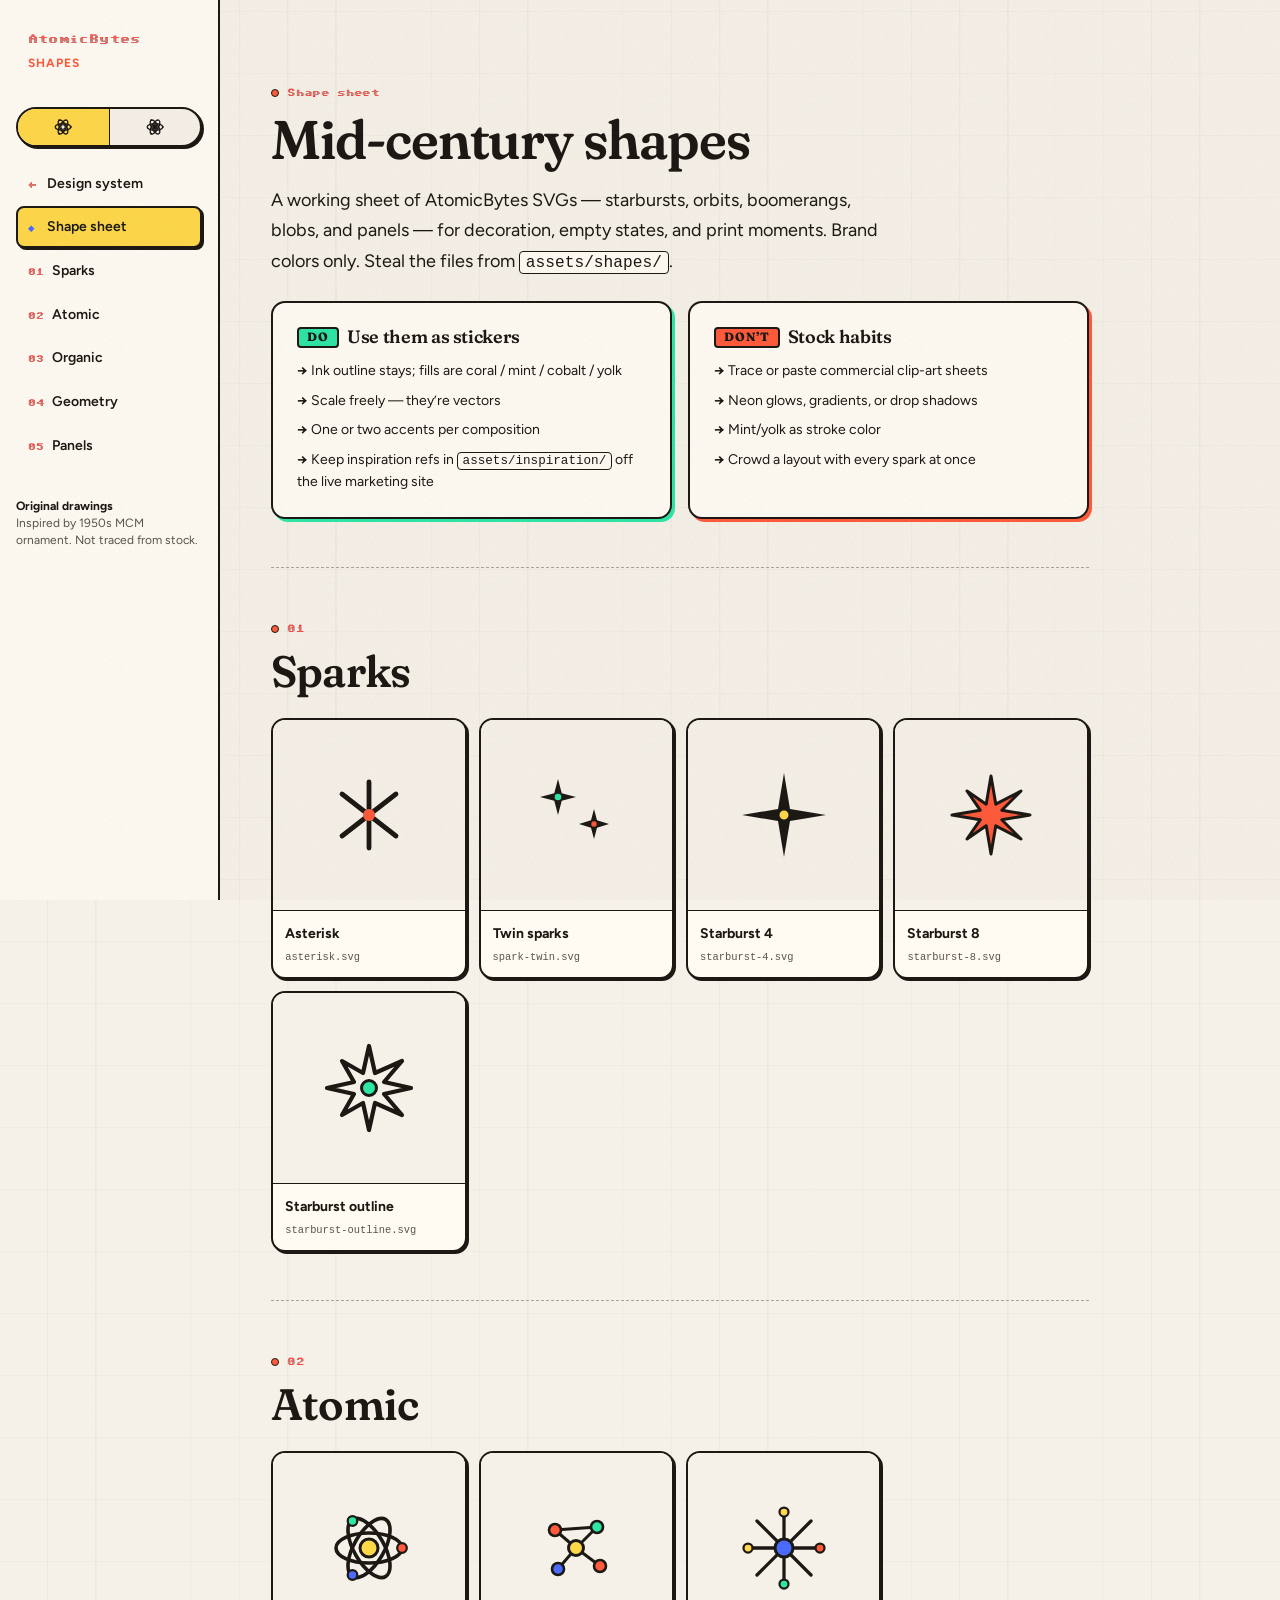
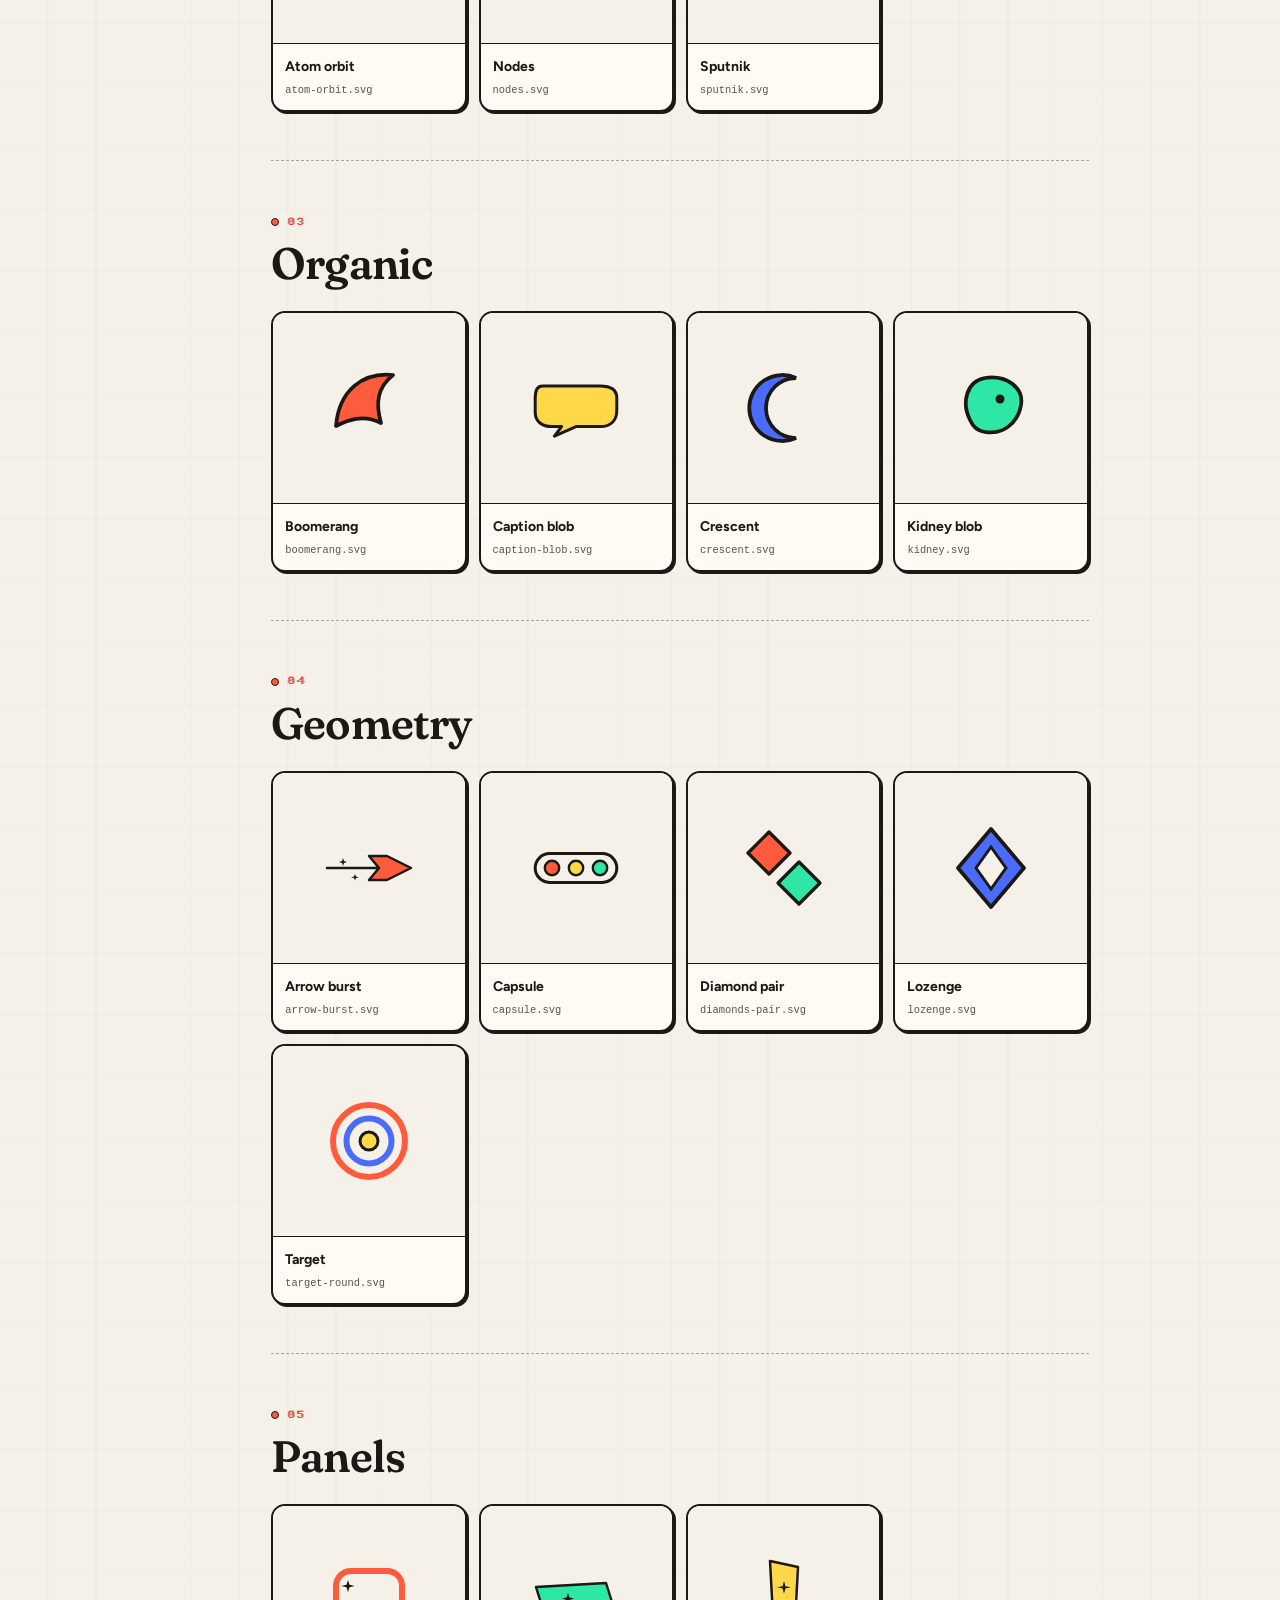
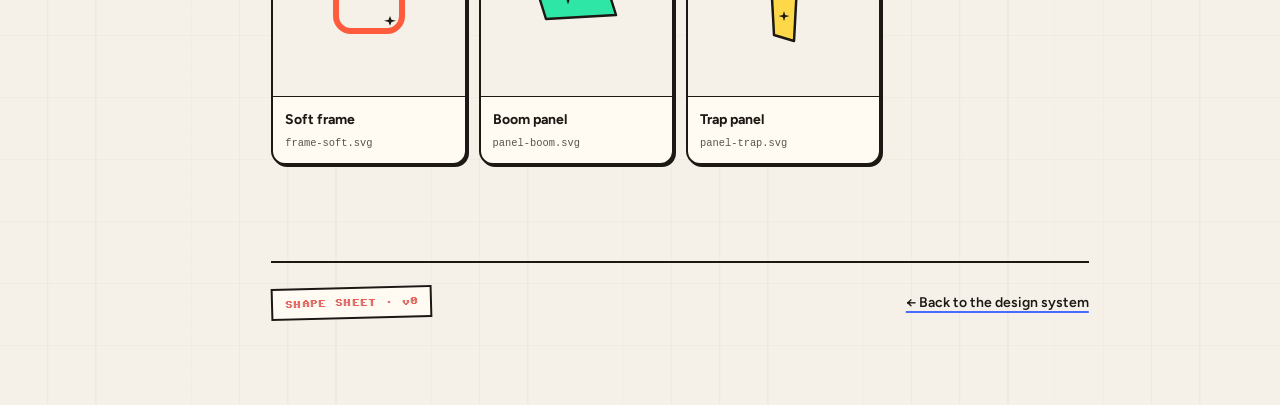
==== commit e86a6801: "Replace Light/Dark text with Day–Night atom icons. Icon-only theme toggle keeps data-theme-set, aria" ====
--- a/shapes.html
+++ b/shapes.html
@@ -40,8 +40,32 @@
       <div class="top-nav-brand">
         <a class="logo-type" href="index.html">AtomicBytes DS</a>
         <div class="theme-toggle" role="group" aria-label="Color theme">
-          <button type="button" data-theme-set="light" aria-pressed="true">Light</button>
-          <button type="button" data-theme-set="dark" aria-pressed="false">Dark</button>
+          <button type="button" data-theme-set="light" aria-pressed="true" aria-label="Light theme">
+            <svg class="theme-icon" viewBox="0 0 24 24" aria-hidden="true" focusable="false">
+              <g fill="none" stroke="currentColor" stroke-width="1.5">
+                <ellipse cx="12" cy="12" rx="8.5" ry="3.6"/>
+                <ellipse cx="12" cy="12" rx="8.5" ry="3.6" transform="rotate(60 12 12)"/>
+                <ellipse cx="12" cy="12" rx="8.5" ry="3.6" transform="rotate(-60 12 12)"/>
+              </g>
+              <circle class="theme-icon-nucleus" cx="12" cy="12" r="2.4" fill="#FFD84A" stroke="currentColor" stroke-width="1.25"/>
+              <circle cx="20.5" cy="12" r="1.1" fill="currentColor"/>
+              <circle cx="7.75" cy="4.65" r="1.1" fill="currentColor"/>
+              <circle cx="7.75" cy="19.35" r="1.1" fill="currentColor"/>
+            </svg>
+          </button>
+          <button type="button" data-theme-set="dark" aria-pressed="false" aria-label="Dark theme">
+            <svg class="theme-icon" viewBox="0 0 24 24" aria-hidden="true" focusable="false">
+              <g fill="none" stroke="currentColor" stroke-width="1.5">
+                <ellipse cx="12" cy="12" rx="8.5" ry="3.6"/>
+                <ellipse cx="12" cy="12" rx="8.5" ry="3.6" transform="rotate(60 12 12)"/>
+                <ellipse cx="12" cy="12" rx="8.5" ry="3.6" transform="rotate(-60 12 12)"/>
+              </g>
+              <circle class="theme-icon-nucleus" cx="12" cy="12" r="2.4" fill="currentColor" stroke="currentColor" stroke-width="1.25"/>
+              <circle cx="20.5" cy="12" r="1.1" fill="currentColor"/>
+              <circle cx="7.75" cy="4.65" r="1.1" fill="currentColor"/>
+              <circle cx="7.75" cy="19.35" r="1.1" fill="currentColor"/>
+            </svg>
+          </button>
         </div>
       </div>
       <ol class="top-nav-links">
@@ -60,8 +84,32 @@
         <span class="nav-sub">Shapes</span>
       </a>
       <div class="theme-toggle" role="group" aria-label="Color theme">
-        <button type="button" data-theme-set="light" aria-pressed="true">Light</button>
-        <button type="button" data-theme-set="dark" aria-pressed="false">Dark</button>
+        <button type="button" data-theme-set="light" aria-pressed="true" aria-label="Light theme">
+          <svg class="theme-icon" viewBox="0 0 24 24" aria-hidden="true" focusable="false">
+            <g fill="none" stroke="currentColor" stroke-width="1.5">
+              <ellipse cx="12" cy="12" rx="8.5" ry="3.6"/>
+              <ellipse cx="12" cy="12" rx="8.5" ry="3.6" transform="rotate(60 12 12)"/>
+              <ellipse cx="12" cy="12" rx="8.5" ry="3.6" transform="rotate(-60 12 12)"/>
+            </g>
+            <circle class="theme-icon-nucleus" cx="12" cy="12" r="2.4" fill="#FFD84A" stroke="currentColor" stroke-width="1.25"/>
+            <circle cx="20.5" cy="12" r="1.1" fill="currentColor"/>
+            <circle cx="7.75" cy="4.65" r="1.1" fill="currentColor"/>
+            <circle cx="7.75" cy="19.35" r="1.1" fill="currentColor"/>
+          </svg>
+        </button>
+        <button type="button" data-theme-set="dark" aria-pressed="false" aria-label="Dark theme">
+          <svg class="theme-icon" viewBox="0 0 24 24" aria-hidden="true" focusable="false">
+            <g fill="none" stroke="currentColor" stroke-width="1.5">
+              <ellipse cx="12" cy="12" rx="8.5" ry="3.6"/>
+              <ellipse cx="12" cy="12" rx="8.5" ry="3.6" transform="rotate(60 12 12)"/>
+              <ellipse cx="12" cy="12" rx="8.5" ry="3.6" transform="rotate(-60 12 12)"/>
+            </g>
+            <circle class="theme-icon-nucleus" cx="12" cy="12" r="2.4" fill="currentColor" stroke="currentColor" stroke-width="1.25"/>
+            <circle cx="20.5" cy="12" r="1.1" fill="currentColor"/>
+            <circle cx="7.75" cy="4.65" r="1.1" fill="currentColor"/>
+            <circle cx="7.75" cy="19.35" r="1.1" fill="currentColor"/>
+          </svg>
+        </button>
       </div>
       <ol>
         <li><a href="index.html"><span class="n">←</span> Design system</a></li>
--- a/tokens.css
+++ b/tokens.css
@@ -58,8 +58,13 @@
   --accent-3: var(--mint);    /* strips, collab marks */
   --accent-4: var(--yolk);    /* stickers, atom nucleus */
   --danger: var(--coral);
+  --success: var(--mint);     /* sticker accent for success — not body text */
+  --warning: var(--yolk);     /* sticker accent for warning — not body text */
   --focus: var(--cobalt);
   --on-accent: var(--print-ink); /* type on sticker fills; never invert */
+
+  /* Form helper text stays --ink / --muted for WCAG.
+     State color lives on the border, focus ring, and message mark — not the sentence. */
 
   /* Derived hairlines / grain — follow --ink so they invert in dark */
   --hairline: color-mix(in srgb, var(--ink) 22%, transparent);
@@ -121,12 +126,26 @@
   --shadow-stamp-hover: 4px 4px 0 var(--ink);
   --shadow-stamp-press: 1px 1px 0 var(--ink);
 
-  /* ---------- Layout (DS site helpers) ---------- */
+  /* ---------- Layout ---------- */
+  /* DS chrome helpers — this documentation site, not the marketing page. */
   --wrap: min(1080px, calc(100% - 48px));
   --nav-width: 220px;
   --ds-max: 1440px;
   --tap: 44px;              /* min touch target */
   --nav-sticky-h: 6.5rem;   /* mobile stacked header; desk uses side-nav */
+
+  /* Marketing measures — steal these for atomicbytes.com. */
+  --content-narrow: 38rem;  /* ~36–40rem; readable body / lede measure */
+  --content: 56rem;         /* default marketing column */
+  --content-wide: 72rem;    /* heroes, project grids — not every band */
+
+  /* Vertical section padding — mobile-first, grows with the viewport. */
+  --section-y-sm: clamp(2rem, 5vw, 3rem);     /* tight bands, footers */
+  --section-y-md: clamp(3rem, 8vw, 5rem);     /* default marketing section */
+  --section-y-lg: clamp(4.5rem, 12vw, 8rem);  /* heroes, opening breath */
+
+  /* Marketing sticky header (not the DS side-nav). */
+  --header-h: 4.5rem;
 
   /* ---------- Motion ---------- */
   /* Orbits stay slow and linear. Stamp hover is a 1–2px lift, not a bounce. */
--- a/ds.css
+++ b/ds.css
@@ -373,6 +373,7 @@
   letter-spacing: var(--tracking-label);
   text-transform: uppercase;
   background: var(--yolk);
+  color: var(--on-accent); /* print-ink — cream on yolk fails in dark */
   border: 1.5px solid var(--ink);
   border-radius: 999px;
   padding: 2px 8px;
@@ -1738,9 +1739,11 @@
 .field label {
   font-size: var(--fs-sm);
   font-weight: 700;
+  color: var(--ink);
 }
 .field input[type="email"],
-.field input[type="text"] {
+.field input[type="text"],
+.field textarea {
   font-family: var(--font-body);
   font-size: var(--fs-md);
   color: var(--ink);
@@ -1752,12 +1755,135 @@
   box-shadow: 2px 2px 0 var(--ink);
   width: 100%;
 }
-.field input::placeholder { color: var(--muted); opacity: 0.7; }
-.field input:focus {
+.field textarea {
+  min-height: 6.5rem;
+  resize: vertical;
+  line-height: var(--lh-body);
+}
+.field input::placeholder,
+.field textarea::placeholder { color: var(--muted); opacity: 0.7; }
+.field input:focus,
+.field textarea:focus {
   outline: 3px solid var(--focus);
   outline-offset: 3px;
 }
 .field-row .btn { flex: 1 1 100%; width: 100%; }
+
+.field-hint,
+.field-msg {
+  font-size: var(--fs-sm);
+  line-height: var(--lh-snug);
+  color: var(--text-muted);
+  margin: 0;
+}
+.field-msg {
+  display: flex;
+  align-items: flex-start;
+  gap: 8px;
+  color: var(--ink);
+  font-weight: 600;
+}
+.field-msg::before {
+  content: "";
+  width: 8px;
+  height: 8px;
+  margin-top: 0.35em;
+  border-radius: 50%;
+  border: 1.5px solid var(--ink);
+  background: var(--ink);
+  flex: 0 0 auto;
+}
+
+/* Error — coral border + mark; message stays ink for contrast */
+.field.is-error input,
+.field.is-error textarea {
+  border-color: var(--danger);
+  box-shadow: 2px 2px 0 var(--danger);
+}
+.field.is-error input:focus,
+.field.is-error textarea:focus {
+  outline-color: var(--danger);
+}
+.field.is-error .field-msg::before {
+  background: var(--danger);
+  border-color: var(--ink);
+}
+
+/* Success — mint border + mark */
+.field.is-success input,
+.field.is-success textarea {
+  border-color: var(--success);
+  box-shadow: 2px 2px 0 var(--success);
+}
+.field.is-success input:focus,
+.field.is-success textarea:focus {
+  outline-color: var(--success);
+}
+.field.is-success .field-msg::before {
+  background: var(--success);
+  border-color: var(--ink);
+}
+
+/* Warning — yolk border + mark */
+.field.is-warning input,
+.field.is-warning textarea {
+  border-color: var(--warning);
+  box-shadow: 2px 2px 0 var(--warning);
+}
+.field.is-warning input:focus,
+.field.is-warning textarea:focus {
+  outline-color: var(--warning);
+}
+.field.is-warning .field-msg::before {
+  background: var(--warning);
+  border-color: var(--ink);
+}
+
+/* Disabled */
+.field.is-disabled label { color: var(--muted); }
+.field.is-disabled input,
+.field.is-disabled textarea {
+  opacity: 0.55;
+  cursor: not-allowed;
+  background: var(--paper-shade);
+  box-shadow: none;
+}
+.field.is-disabled .field-hint { opacity: 0.8; }
+
+/* Specimen-only: paint the focus ring so the Focus card reads without tabbing */
+.field input.is-demo-focus {
+  outline: 3px solid var(--focus);
+  outline-offset: 3px;
+}
+
+.field-state-grid {
+  display: grid;
+  grid-template-columns: 1fr;
+  gap: var(--space-16);
+  width: 100%;
+  list-style: none;
+  margin: 0;
+  padding: 0;
+}
+.field-state-card {
+  background: var(--paper);
+  border: var(--stroke-thin) dashed var(--ink);
+  border-radius: var(--radius-md);
+  padding: var(--space-16);
+  min-width: 0;
+}
+.field-state-card .state-tag {
+  display: inline-block;
+  font-size: var(--fs-xs);
+  font-weight: 800;
+  letter-spacing: 0.08em;
+  text-transform: uppercase;
+  margin-bottom: var(--space-12);
+  padding: 2px 8px;
+  border: 1.5px solid var(--ink);
+  border-radius: 999px;
+  background: var(--surface);
+}
 
 
 /* ---------- Theme toggle ---------- */
@@ -1772,22 +1898,26 @@
 }
 .theme-toggle button {
   font-family: var(--font-body);
-  font-size: 0.65rem;
-  font-weight: 800;
-  letter-spacing: 0.06em;
-  text-transform: uppercase;
+  display: inline-flex;
+  align-items: center;
+  justify-content: center;
   border: 0;
   background: transparent;
   color: var(--ink);
-  padding: 10px 12px;
+  padding: 10px;
   min-height: var(--tap, 44px);
-  min-width: 0;
+  min-width: 44px;
   cursor: pointer;
   margin: 0;
-  line-height: 1.2;
+  line-height: 0;
   appearance: none;
   -webkit-appearance: none;
   touch-action: manipulation;
+}
+.theme-icon {
+  width: 22px;
+  height: 22px;
+  display: block;
 }
 .theme-toggle button:focus-visible {
   outline-offset: -3px;
@@ -1797,9 +1927,16 @@
 .theme-toggle button + button {
   border-left: var(--stroke-thin) solid var(--ink);
 }
-.theme-toggle button[aria-pressed="true"] {
+.theme-toggle button[aria-pressed="true"][data-theme-set="light"] {
   background: var(--yolk);
-  color: var(--on-accent);
+  color: var(--ink);
+}
+.theme-toggle button[aria-pressed="true"][data-theme-set="light"] .theme-icon-nucleus {
+  fill: var(--paper);
+}
+.theme-toggle button[aria-pressed="true"][data-theme-set="dark"] {
+  background: var(--ink);
+  color: var(--paper);
 }
 .side-nav .theme-toggle {
   display: flex;
@@ -2102,6 +2239,498 @@
   overflow-wrap: anywhere;
 }
 .shapes-shell .side-nav .n { letter-spacing: 0; }
+
+
+/* ---------- Layout recipes (marketing specimens) ---------- */
+/* Prefix: .mkt-*, .width-demo, .rhythm-*, .project-*, .specimen-frame
+   Live inside .content. DS chrome (side-nav / top-nav) is not these. */
+
+.layout-sub {
+  font-size: var(--fs-xl);
+  margin-top: var(--space-32);
+  margin-bottom: var(--space-8);
+}
+
+.specimen-frame {
+  margin-top: var(--space-16);
+  background: var(--paper-shade);
+  border: var(--stroke) solid var(--ink);
+  border-radius: var(--radius-lg);
+  padding: var(--space-16);
+  min-width: 0;
+}
+
+/* Widths — stacked columns; meter shows measure even at 320 */
+.width-demo {
+  display: flex;
+  flex-direction: column;
+  align-items: stretch;
+  gap: var(--space-12);
+  margin-top: var(--space-16);
+  background: var(--paper-shade);
+  border: var(--stroke) solid var(--ink);
+  border-radius: var(--radius-lg);
+  padding: var(--space-16);
+  min-width: 0;
+}
+.width-col {
+  --span: 72;
+  background: var(--surface);
+  border: var(--stroke) solid var(--ink);
+  border-radius: var(--radius-md);
+  box-shadow: var(--shadow-stamp);
+  padding: var(--space-16);
+  min-width: 0;
+  width: 100%;
+}
+.width-col.is-narrow { --span: 38; max-width: min(100%, var(--content-narrow)); }
+.width-col.is-default { --span: 56; max-width: min(100%, var(--content)); }
+.width-col.is-wide { --span: 72; max-width: min(100%, var(--content-wide)); }
+.width-meter {
+  height: 10px;
+  width: calc(100% * var(--span) / 72);
+  max-width: 100%;
+  background: var(--coral);
+  border: 1.5px solid var(--ink);
+  border-radius: 3px;
+  margin-bottom: var(--space-8);
+}
+.width-label {
+  display: block;
+  font-size: var(--fs-xs);
+  font-weight: 800;
+  letter-spacing: var(--tracking-label);
+  text-transform: uppercase;
+}
+.width-token {
+  display: block;
+  font-family: var(--font-mono);
+  font-size: 0.7rem;
+  color: var(--cobalt);
+  margin: 2px 0 var(--space-8);
+  overflow-wrap: anywhere;
+}
+.width-col p {
+  font-size: var(--fs-sm);
+  max-width: 46ch;
+}
+
+/* Section rhythm — live padding, not a diagram */
+.rhythm-stack {
+  margin-top: var(--space-16);
+  border: var(--stroke) solid var(--ink);
+  border-radius: var(--radius-lg);
+  overflow: hidden;
+  background: var(--surface);
+  box-shadow: var(--shadow-stamp);
+  min-width: 0;
+}
+.rhythm-band {
+  padding-inline: var(--space-16);
+  border-bottom: var(--stroke-thin) dashed var(--ink);
+}
+.rhythm-band:last-child { border-bottom: none; }
+.rhythm-band.is-sm {
+  padding-block: var(--section-y-sm);
+  background: var(--surface);
+}
+.rhythm-band.is-md {
+  padding-block: var(--section-y-md);
+  background: var(--paper-shade);
+}
+.rhythm-band.is-lg {
+  padding-block: var(--section-y-lg);
+  background: var(--surface);
+}
+.rhythm-label {
+  display: block;
+  font-size: var(--fs-xs);
+  font-weight: 800;
+  letter-spacing: var(--tracking-label);
+  text-transform: uppercase;
+  margin-bottom: var(--space-8);
+}
+.rhythm-band p {
+  font-size: var(--fs-sm);
+  max-width: 46ch;
+}
+
+/* Marketing header — stacks on a pocket */
+.mkt-header {
+  display: flex;
+  flex-direction: column;
+  align-items: stretch;
+  gap: var(--space-12);
+  min-height: var(--header-h);
+  background: var(--surface);
+  border: var(--stroke) solid var(--ink);
+  border-radius: var(--radius-md);
+  box-shadow: var(--shadow-stamp);
+  padding: var(--space-12) var(--space-16);
+}
+.mkt-brand {
+  display: flex;
+  align-items: center;
+  gap: var(--space-12);
+  text-decoration: none;
+  min-width: 0;
+}
+.mkt-brand img {
+  width: 36px;
+  height: 36px;
+  flex-shrink: 0;
+  background: var(--mascot-field);
+  border-radius: 6px;
+}
+.mkt-word {
+  font-family: var(--font-brand);
+  font-size: clamp(0.48rem, 2.4vw, 0.62rem);
+  letter-spacing: var(--tracking-brand);
+  line-height: 1.2;
+  color: var(--ink);
+  overflow-wrap: anywhere;
+}
+.mkt-nav {
+  display: flex;
+  flex-wrap: wrap;
+  align-items: center;
+  gap: var(--space-4) var(--space-8);
+}
+.mkt-nav a {
+  display: inline-flex;
+  align-items: center;
+  font-weight: 600;
+  font-size: var(--fs-sm);
+  text-decoration: none;
+  text-underline-offset: 4px;
+  text-decoration-thickness: 2px;
+  text-decoration-color: var(--cobalt);
+  min-height: var(--tap, 44px);
+  padding: 8px 6px;
+}
+.mkt-nav a:hover,
+.mkt-nav a:focus-visible { text-decoration: underline; }
+.mkt-header .mkt-cta { width: 100%; }
+
+/* Marketing footer */
+.mkt-footer {
+  position: relative;
+  display: flex;
+  flex-direction: column;
+  gap: var(--space-16);
+  background: var(--surface);
+  border: var(--stroke) solid var(--ink);
+  border-radius: var(--radius-md);
+  box-shadow: var(--shadow-stamp);
+  padding: var(--space-24);
+  padding-right: calc(var(--space-24) + 44px);
+  min-width: 0;
+}
+.mkt-foot-brand {
+  display: flex;
+  flex-direction: column;
+  align-items: flex-start;
+  gap: var(--space-8);
+}
+.mkt-foot-links {
+  display: flex;
+  flex-wrap: wrap;
+  gap: var(--space-4) var(--space-16);
+}
+.mkt-foot-links a {
+  display: inline-flex;
+  align-items: center;
+  font-weight: 600;
+  font-size: var(--fs-sm);
+  text-decoration: underline;
+  text-decoration-color: var(--cobalt);
+  text-decoration-thickness: 2px;
+  text-underline-offset: 4px;
+  min-height: var(--tap, 44px);
+}
+.mkt-foot-links a:hover,
+.mkt-foot-links a:focus-visible { text-decoration-thickness: 3px; }
+.mkt-foot-shape {
+  position: absolute;
+  right: var(--space-16);
+  bottom: var(--space-16);
+  width: 40px;
+  height: auto;
+  pointer-events: none;
+}
+
+/* Marketing hero — not the DS intro-hero collage */
+.mkt-hero {
+  position: relative;
+  background: var(--surface);
+  border: var(--stroke-thick) solid var(--ink);
+  border-radius: var(--radius-chunky);
+  box-shadow: var(--shadow-stamp);
+  padding: var(--space-24);
+  overflow: hidden;
+  min-width: 0;
+}
+.mkt-hero-kicker {
+  font-size: var(--fs-xs);
+  font-weight: 700;
+  letter-spacing: var(--tracking-label);
+  text-transform: uppercase;
+  color: var(--cobalt);
+  margin-bottom: var(--space-12);
+  padding-right: 56px;
+}
+.mkt-hero-title {
+  font-size: clamp(1.85rem, 4.5vw, 2.75rem);
+  max-width: 12ch;
+  margin-bottom: var(--space-16);
+}
+.mkt-hero-title em {
+  font-style: italic;
+  font-weight: 500;
+  font-variation-settings: "SOFT" 80, "WONK" 1;
+}
+.mkt-hero-lede {
+  font-size: var(--fs-lg);
+  line-height: var(--lh-loose);
+  max-width: min(36ch, var(--content-narrow));
+  margin-bottom: var(--space-24);
+}
+.mkt-hero-ctas {
+  display: flex;
+  flex-wrap: wrap;
+  gap: var(--space-12);
+}
+.mkt-hero-shape {
+  position: absolute;
+  top: var(--space-16);
+  right: var(--space-16);
+  width: 48px;
+  height: auto;
+  pointer-events: none;
+}
+.mkt-hero-peek {
+  display: none;
+}
+
+/* Project / case-study cards */
+.project-grid {
+  display: grid;
+  grid-template-columns: 1fr;
+  gap: var(--space-16);
+  margin-top: var(--space-16);
+  list-style: none;
+}
+.project-card {
+  background: var(--surface);
+  border: var(--stroke-thick) solid var(--ink);
+  border-radius: var(--radius-md);
+  box-shadow: var(--shadow-stamp);
+  overflow: hidden;
+  display: flex;
+  flex-direction: column;
+  min-width: 0;
+  height: 100%;
+  transition: transform 0.15s ease, box-shadow 0.15s ease;
+}
+.project-card:hover {
+  transform: translateY(-2px);
+  box-shadow: var(--shadow-stamp-hover);
+}
+.project-thumb {
+  background: var(--paper-shade);
+  border-bottom: var(--stroke) solid var(--ink);
+  aspect-ratio: 16 / 9;
+  display: grid;
+  place-items: center;
+  padding: var(--space-16);
+}
+.project-thumb img {
+  width: 64px;
+  height: auto;
+}
+.project-body {
+  padding: var(--space-16) var(--space-16) var(--space-24);
+  display: flex;
+  flex-direction: column;
+  gap: var(--space-8);
+  flex: 1;
+}
+.project-body h4 {
+  font-size: var(--fs-xl);
+  margin: var(--space-4) 0 0;
+}
+.project-body p {
+  font-size: var(--fs-sm);
+}
+.project-tags {
+  display: flex;
+  flex-wrap: wrap;
+  gap: var(--space-8);
+  list-style: none;
+  margin-top: var(--space-8);
+}
+.project-tags li {
+  font-size: var(--fs-xs);
+  font-weight: 700;
+  letter-spacing: var(--tracking-label);
+  text-transform: uppercase;
+  background: var(--yolk);
+  color: var(--on-accent);
+  border: 1.5px solid var(--ink);
+  border-radius: var(--radius-pill);
+  padding: 4px 10px;
+}
+
+
+/* ---------- Paper pattern specimens ---------- */
+/* Specimens are intentionally a touch louder than production fills
+   so the three surfaces read in the lab. Body page still uses quiet tokens. */
+.pattern-compare {
+  display: grid;
+  grid-template-columns: 1fr;
+  gap: var(--space-16);
+  margin-top: var(--space-24);
+  margin-bottom: var(--space-24);
+}
+.pattern-swatch {
+  margin: 0;
+  background: var(--surface);
+  border: var(--stroke) solid var(--ink);
+  border-radius: var(--radius-md);
+  box-shadow: var(--shadow-stamp);
+  overflow: hidden;
+  min-width: 0;
+}
+.pattern-swatch figcaption {
+  display: flex;
+  flex-wrap: wrap;
+  align-items: center;
+  gap: var(--space-8);
+  padding: var(--space-12) var(--space-16);
+  font-size: var(--fs-sm);
+  font-weight: 600;
+  border-top: var(--stroke-thin) solid var(--line);
+  background: var(--surface);
+}
+.pattern-stage--bare {
+  min-height: 160px;
+  border-bottom: none;
+}
+.pattern-grid {
+  display: grid;
+  grid-template-columns: 1fr;
+  gap: var(--space-16);
+  margin-top: var(--space-8);
+  list-style: none;
+  padding: 0;
+}
+.pattern-card {
+  background: var(--surface);
+  border: var(--stroke) solid var(--ink);
+  border-radius: var(--radius-md);
+  box-shadow: var(--shadow-stamp);
+  overflow: hidden;
+  min-width: 0;
+}
+.pattern-stage {
+  position: relative;
+  min-height: 220px;
+  padding: var(--space-24);
+  display: grid;
+  place-items: end start;
+  border-bottom: var(--stroke) solid var(--ink);
+  background-color: var(--paper);
+  overflow: hidden;
+}
+.pattern-sample-card {
+  position: relative;
+  z-index: 1;
+  max-width: 14rem;
+  width: min(100%, 14rem);
+  background: var(--surface);
+  border: var(--stroke) solid var(--ink);
+  border-radius: var(--radius-md);
+  box-shadow: 2px 2px 0 var(--ink);
+  padding: var(--space-16);
+  display: flex;
+  flex-direction: column;
+  gap: 6px;
+}
+.pattern-kicker {
+  align-self: flex-start;
+  font-size: var(--fs-xs);
+  font-weight: 800;
+  letter-spacing: 0.08em;
+  text-transform: uppercase;
+  background: var(--yolk);
+  color: var(--on-accent);
+  border: 1.5px solid var(--ink);
+  border-radius: 999px;
+  padding: 2px 8px;
+}
+.pattern-sample-card strong {
+  font-family: var(--font-display);
+  font-size: var(--fs-lg);
+  font-weight: 600;
+  font-variation-settings: "SOFT" 60, "WONK" 1;
+}
+.pattern-sample-card p {
+  font-size: var(--fs-sm);
+  color: var(--text-muted);
+}
+.pattern-body {
+  padding: var(--space-16);
+  display: flex;
+  flex-direction: column;
+  gap: 6px;
+}
+.pattern-body h4 {
+  font-size: var(--fs-lg);
+  font-weight: 600;
+}
+.pattern-body p {
+  font-size: var(--fs-sm);
+  color: var(--text);
+}
+
+/* A — workshop grid (specimen: denser + a bit louder than body) */
+.pattern-stage.pattern-a {
+  background-color: var(--paper);
+  background-image:
+    repeating-linear-gradient(90deg, transparent 0, transparent 19px, color-mix(in srgb, var(--ink) 18%, transparent) 20px),
+    repeating-linear-gradient(0deg, transparent 0, transparent 23px, color-mix(in srgb, var(--ink) 14%, transparent) 24px);
+}
+.pattern-stage.pattern-a::after {
+  content: "";
+  position: absolute;
+  inset: 0;
+  pointer-events: none;
+  opacity: 0.22;
+  mix-blend-mode: var(--grain-blend);
+  background-image: url("data:image/svg+xml;utf8,<svg xmlns='http://www.w3.org/2000/svg' width='120' height='120'><filter id='n'><feTurbulence type='fractalNoise' baseFrequency='0.9' numOctaves='3' stitchTiles='stitch'/></filter><rect width='100%' height='100%' filter='url(%23n)'/></svg>");
+}
+
+/* B — soft dot paper (specimen: readable dots) */
+.pattern-stage.pattern-b {
+  background-color: var(--paper);
+  background-image: radial-gradient(color-mix(in srgb, var(--ink) 28%, transparent) 1.15px, transparent 1.35px);
+  background-size: 12px 12px;
+  background-position: 0 0;
+}
+
+/* C — sparse sparks (specimen: real spark stickers, still sparse) */
+.pattern-stage.pattern-c {
+  background-color: var(--paper);
+  background-image:
+    url("data:image/svg+xml;utf8,<svg xmlns='http://www.w3.org/2000/svg' width='200' height='160' viewBox='0 0 200 160'><g fill='%231C1915'><path opacity='0.28' d='M34 24 L36.2 32.4 L45 34 L36.2 36 L34 44.5 L31.8 36 L23 34 L31.8 32.4 Z'/><path opacity='0.22' d='M128 20 L129.6 26 L136 27.2 L129.6 28.8 L128 35 L126.4 28.8 L120 27.2 L126.4 26 Z'/><path opacity='0.26' d='M92 78 L94.4 87.5 L105 89.4 L94.4 91.8 L92 101 L89.6 91.8 L79 89.4 L89.6 87.5 Z'/><path opacity='0.2' d='M168 96 L169.4 101.5 L175 102.6 L169.4 104 L168 109.5 L166.6 104 L161 102.6 L166.6 101.5 Z'/><path opacity='0.24' d='M52 118 L53.6 124 L60 125.2 L53.6 126.8 L52 133 L50.4 126.8 L44 125.2 L50.4 124 Z'/><path opacity='0.18' d='M176 44 L177 48.2 L181.5 49 L177 50 L176 54.2 L175 50 L170.5 49 L175 48.2 Z'/><circle opacity='0.2' cx='70' cy='48' r='2.2'/><circle opacity='0.18' cx='150' cy='70' r='1.8'/></g></svg>");
+  background-size: 200px 160px;
+  background-repeat: repeat;
+}
+:root[data-theme="dark"] .pattern-stage.pattern-c {
+  background-image:
+    url("data:image/svg+xml;utf8,<svg xmlns='http://www.w3.org/2000/svg' width='200' height='160' viewBox='0 0 200 160'><g fill='%23F3EDE2'><path opacity='0.3' d='M34 24 L36.2 32.4 L45 34 L36.2 36 L34 44.5 L31.8 36 L23 34 L31.8 32.4 Z'/><path opacity='0.24' d='M128 20 L129.6 26 L136 27.2 L129.6 28.8 L128 35 L126.4 28.8 L120 27.2 L126.4 26 Z'/><path opacity='0.28' d='M92 78 L94.4 87.5 L105 89.4 L94.4 91.8 L92 101 L89.6 91.8 L79 89.4 L89.6 87.5 Z'/><path opacity='0.22' d='M168 96 L169.4 101.5 L175 102.6 L169.4 104 L168 109.5 L166.6 104 L161 102.6 L166.6 101.5 Z'/><path opacity='0.26' d='M52 118 L53.6 124 L60 125.2 L53.6 126.8 L52 133 L50.4 126.8 L44 125.2 L50.4 124 Z'/><path opacity='0.2' d='M176 44 L177 48.2 L181.5 49 L177 50 L176 54.2 L175 50 L170.5 49 L175 48.2 Z'/><circle opacity='0.22' cx='70' cy='48' r='2.2'/><circle opacity='0.2' cx='150' cy='70' r='1.8'/></g></svg>");
+  background-size: 200px 160px;
+}
 
 /* ---------- Mobile-first breakpoints ---------- */
 /* Default styles above are the 320px floor.
@@ -2132,11 +2761,16 @@
     padding-right: var(--space-24);
   }
   .example-mark { width: 120px; }
+  .specimen-frame,
+  .width-demo { padding: var(--space-24); }
+  .mkt-hero { padding: var(--space-32); }
+  .rhythm-band { padding-inline: var(--space-24); }
 }
 
 @media (min-width: 768px) {
   .shape-grid { grid-template-columns: repeat(4, 1fr); }
   .shape-grid-teaser { grid-template-columns: repeat(3, 1fr); }
+  .field-state-grid { grid-template-columns: 1fr 1fr; }
   .principle { transform: rotate(var(--tilt, 0deg)); }
   .principle-grid,
   .rules,
@@ -2160,10 +2794,41 @@
   .type-card { padding: var(--space-24) var(--space-32); }
   .playground { padding: var(--space-32); }
   .example-strip { padding: var(--space-32); }
+  .project-grid { grid-template-columns: 1fr 1fr; }
+  .mkt-header {
+    flex-direction: row;
+    flex-wrap: wrap;
+    align-items: center;
+  }
+  .mkt-nav { margin-left: auto; }
+  .mkt-header .mkt-cta { width: auto; }
+  .mkt-footer {
+    flex-direction: row;
+    flex-wrap: wrap;
+    align-items: flex-end;
+    justify-content: space-between;
+  }
+  .mkt-hero-peek {
+    display: block;
+    position: absolute;
+    right: var(--space-24);
+    bottom: -10px;
+    width: 72px;
+    height: auto;
+    background: var(--mascot-field);
+    border: var(--stroke-thin) solid var(--ink);
+    border-radius: 10px;
+    box-shadow: 2px 2px 0 var(--ink);
+  }
+  .mkt-hero { padding-right: 120px; }
+  .mkt-hero-kicker { padding-right: 0; }
+  .mkt-hero-shape { width: 64px; }
 }
 
 @media (min-width: 900px) {
   html { scroll-padding-top: 24px; }
+  .pattern-compare { grid-template-columns: repeat(3, 1fr); }
+  .pattern-grid { grid-template-columns: repeat(3, 1fr); }
   .shell { grid-template-columns: var(--nav-width) 1fr; }
   .side-nav { display: block; }
   .top-nav { display: none; }
@@ -2179,15 +2844,18 @@
     box-shadow: 2px 2px 0 var(--ink);
   }
   .theme-toggle button {
-    min-height: 0;
-    padding: 6px 12px;
+    min-height: 36px;
+    min-width: 36px;
+    padding: 7px;
   }
   .side-nav .theme-toggle button {
     min-height: 36px;
-    padding: 8px 12px;
+    padding: 7px 12px;
   }
   .nav-chip { min-height: 0; padding: 4px 2px; }
   .nav-chip-pill { min-height: 0; padding: 6px 12px; }
+  .mkt-nav a { min-height: 0; padding: 4px 6px; }
+  .mkt-foot-links a { min-height: 0; }
 }
 
 @media (min-width: 1024px) {
@@ -2203,4 +2871,5 @@
   .orbit-demo .ring-2,
   .orbit-demo .ring-3 { animation: none; }
   .lift-card-demo, .lift-card-demo:hover { transition: none; transform: none; }
-}
+  .project-card, .project-card:hover { transition: none; transform: none; }
+}
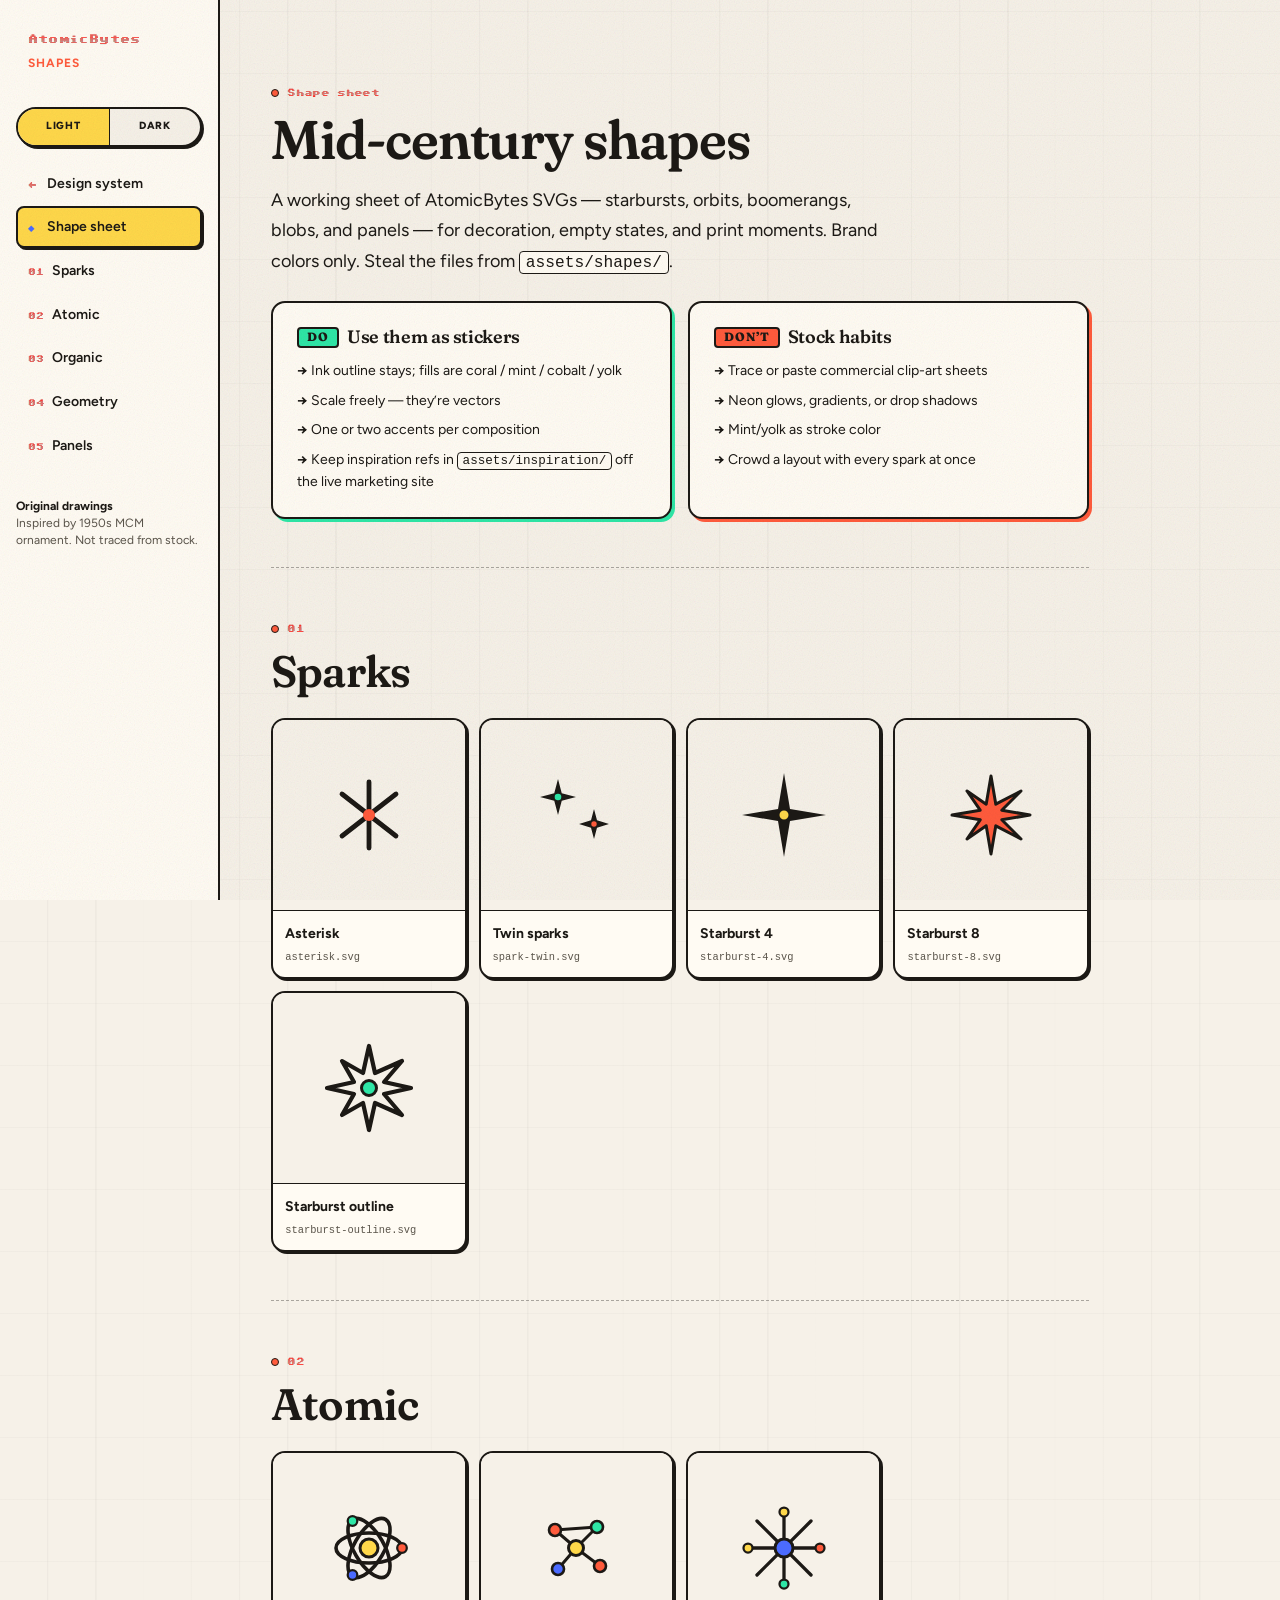
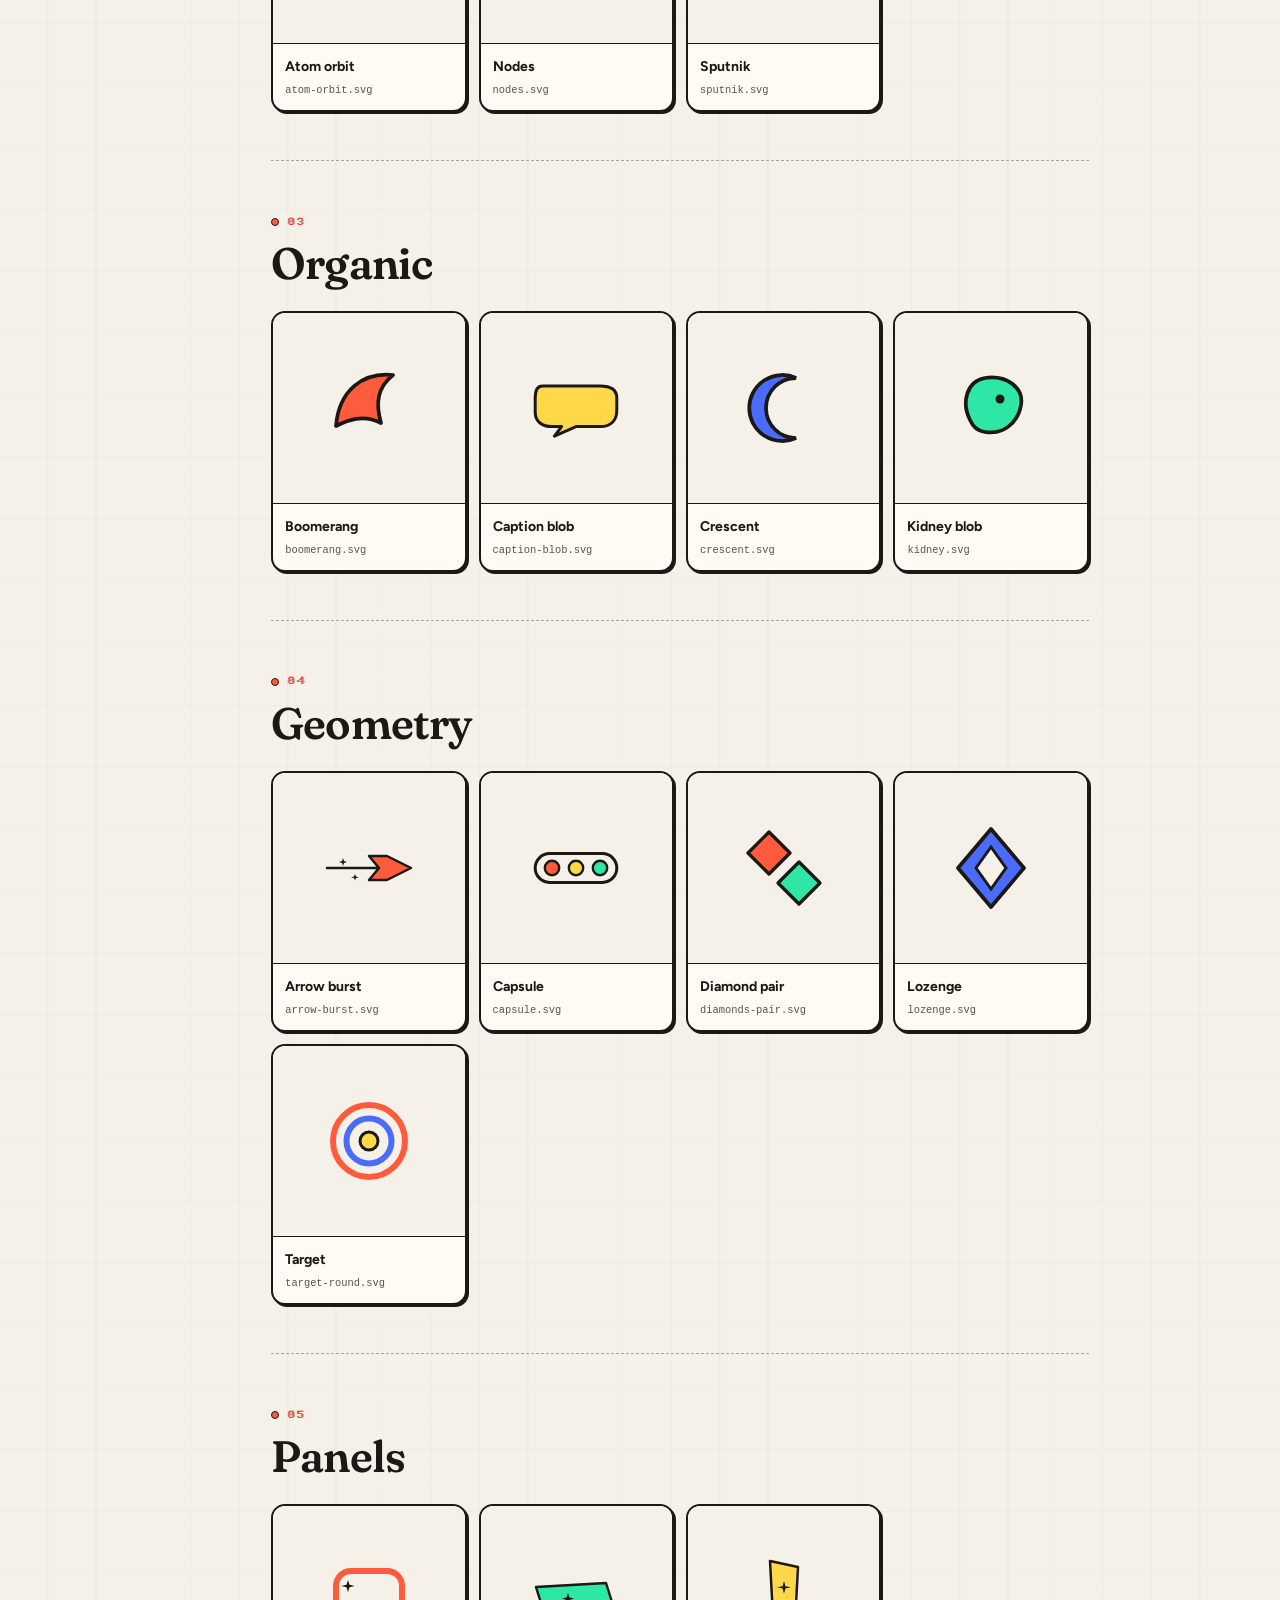
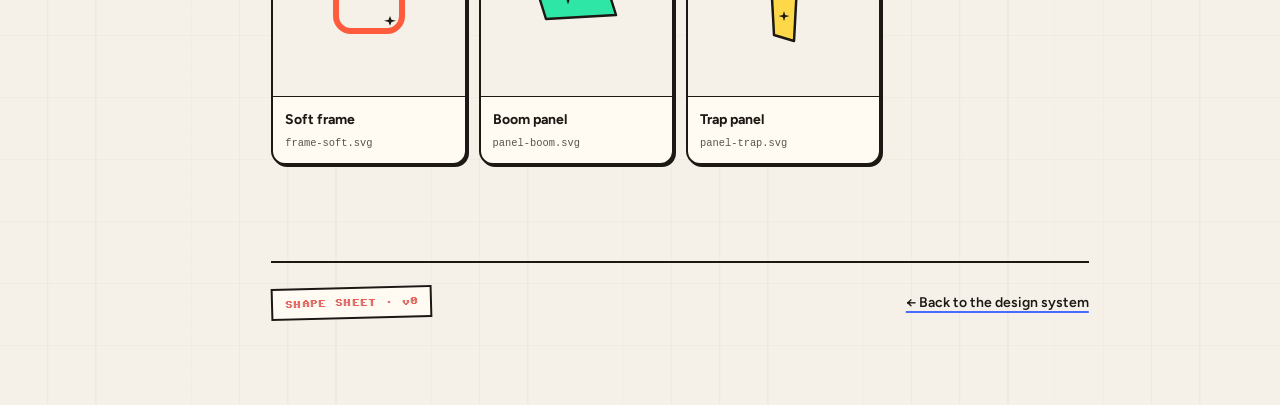
==== commit 05325fc4: "Restore Light/Dark text theme toggle. Revert Day–Night atom icons so the control is plain Light/Dark" ====
--- a/shapes.html
+++ b/shapes.html
@@ -40,32 +40,8 @@
       <div class="top-nav-brand">
         <a class="logo-type" href="index.html">AtomicBytes DS</a>
         <div class="theme-toggle" role="group" aria-label="Color theme">
-          <button type="button" data-theme-set="light" aria-pressed="true" aria-label="Light theme">
-            <svg class="theme-icon" viewBox="0 0 24 24" aria-hidden="true" focusable="false">
-              <g fill="none" stroke="currentColor" stroke-width="1.5">
-                <ellipse cx="12" cy="12" rx="8.5" ry="3.6"/>
-                <ellipse cx="12" cy="12" rx="8.5" ry="3.6" transform="rotate(60 12 12)"/>
-                <ellipse cx="12" cy="12" rx="8.5" ry="3.6" transform="rotate(-60 12 12)"/>
-              </g>
-              <circle class="theme-icon-nucleus" cx="12" cy="12" r="2.4" fill="#FFD84A" stroke="currentColor" stroke-width="1.25"/>
-              <circle cx="20.5" cy="12" r="1.1" fill="currentColor"/>
-              <circle cx="7.75" cy="4.65" r="1.1" fill="currentColor"/>
-              <circle cx="7.75" cy="19.35" r="1.1" fill="currentColor"/>
-            </svg>
-          </button>
-          <button type="button" data-theme-set="dark" aria-pressed="false" aria-label="Dark theme">
-            <svg class="theme-icon" viewBox="0 0 24 24" aria-hidden="true" focusable="false">
-              <g fill="none" stroke="currentColor" stroke-width="1.5">
-                <ellipse cx="12" cy="12" rx="8.5" ry="3.6"/>
-                <ellipse cx="12" cy="12" rx="8.5" ry="3.6" transform="rotate(60 12 12)"/>
-                <ellipse cx="12" cy="12" rx="8.5" ry="3.6" transform="rotate(-60 12 12)"/>
-              </g>
-              <circle class="theme-icon-nucleus" cx="12" cy="12" r="2.4" fill="currentColor" stroke="currentColor" stroke-width="1.25"/>
-              <circle cx="20.5" cy="12" r="1.1" fill="currentColor"/>
-              <circle cx="7.75" cy="4.65" r="1.1" fill="currentColor"/>
-              <circle cx="7.75" cy="19.35" r="1.1" fill="currentColor"/>
-            </svg>
-          </button>
+          <button type="button" data-theme-set="light" aria-pressed="true">Light</button>
+          <button type="button" data-theme-set="dark" aria-pressed="false">Dark</button>
         </div>
       </div>
       <ol class="top-nav-links">
@@ -84,32 +60,8 @@
         <span class="nav-sub">Shapes</span>
       </a>
       <div class="theme-toggle" role="group" aria-label="Color theme">
-        <button type="button" data-theme-set="light" aria-pressed="true" aria-label="Light theme">
-          <svg class="theme-icon" viewBox="0 0 24 24" aria-hidden="true" focusable="false">
-            <g fill="none" stroke="currentColor" stroke-width="1.5">
-              <ellipse cx="12" cy="12" rx="8.5" ry="3.6"/>
-              <ellipse cx="12" cy="12" rx="8.5" ry="3.6" transform="rotate(60 12 12)"/>
-              <ellipse cx="12" cy="12" rx="8.5" ry="3.6" transform="rotate(-60 12 12)"/>
-            </g>
-            <circle class="theme-icon-nucleus" cx="12" cy="12" r="2.4" fill="#FFD84A" stroke="currentColor" stroke-width="1.25"/>
-            <circle cx="20.5" cy="12" r="1.1" fill="currentColor"/>
-            <circle cx="7.75" cy="4.65" r="1.1" fill="currentColor"/>
-            <circle cx="7.75" cy="19.35" r="1.1" fill="currentColor"/>
-          </svg>
-        </button>
-        <button type="button" data-theme-set="dark" aria-pressed="false" aria-label="Dark theme">
-          <svg class="theme-icon" viewBox="0 0 24 24" aria-hidden="true" focusable="false">
-            <g fill="none" stroke="currentColor" stroke-width="1.5">
-              <ellipse cx="12" cy="12" rx="8.5" ry="3.6"/>
-              <ellipse cx="12" cy="12" rx="8.5" ry="3.6" transform="rotate(60 12 12)"/>
-              <ellipse cx="12" cy="12" rx="8.5" ry="3.6" transform="rotate(-60 12 12)"/>
-            </g>
-            <circle class="theme-icon-nucleus" cx="12" cy="12" r="2.4" fill="currentColor" stroke="currentColor" stroke-width="1.25"/>
-            <circle cx="20.5" cy="12" r="1.1" fill="currentColor"/>
-            <circle cx="7.75" cy="4.65" r="1.1" fill="currentColor"/>
-            <circle cx="7.75" cy="19.35" r="1.1" fill="currentColor"/>
-          </svg>
-        </button>
+        <button type="button" data-theme-set="light" aria-pressed="true">Light</button>
+        <button type="button" data-theme-set="dark" aria-pressed="false">Dark</button>
       </div>
       <ol>
         <li><a href="index.html"><span class="n">←</span> Design system</a></li>
--- a/ds.css
+++ b/ds.css
@@ -1898,26 +1898,22 @@
 }
 .theme-toggle button {
   font-family: var(--font-body);
-  display: inline-flex;
-  align-items: center;
-  justify-content: center;
+  font-size: 0.65rem;
+  font-weight: 800;
+  letter-spacing: 0.06em;
+  text-transform: uppercase;
   border: 0;
   background: transparent;
   color: var(--ink);
-  padding: 10px;
+  padding: 10px 12px;
   min-height: var(--tap, 44px);
-  min-width: 44px;
+  min-width: 0;
   cursor: pointer;
   margin: 0;
-  line-height: 0;
+  line-height: 1.2;
   appearance: none;
   -webkit-appearance: none;
   touch-action: manipulation;
-}
-.theme-icon {
-  width: 22px;
-  height: 22px;
-  display: block;
 }
 .theme-toggle button:focus-visible {
   outline-offset: -3px;
@@ -1927,16 +1923,9 @@
 .theme-toggle button + button {
   border-left: var(--stroke-thin) solid var(--ink);
 }
-.theme-toggle button[aria-pressed="true"][data-theme-set="light"] {
+.theme-toggle button[aria-pressed="true"] {
   background: var(--yolk);
-  color: var(--ink);
-}
-.theme-toggle button[aria-pressed="true"][data-theme-set="light"] .theme-icon-nucleus {
-  fill: var(--paper);
-}
-.theme-toggle button[aria-pressed="true"][data-theme-set="dark"] {
-  background: var(--ink);
-  color: var(--paper);
+  color: var(--on-accent);
 }
 .side-nav .theme-toggle {
   display: flex;
@@ -2844,13 +2833,12 @@
     box-shadow: 2px 2px 0 var(--ink);
   }
   .theme-toggle button {
-    min-height: 36px;
-    min-width: 36px;
-    padding: 7px;
+    min-height: 0;
+    padding: 6px 12px;
   }
   .side-nav .theme-toggle button {
     min-height: 36px;
-    padding: 7px 12px;
+    padding: 8px 12px;
   }
   .nav-chip { min-height: 0; padding: 4px 2px; }
   .nav-chip-pill { min-height: 0; padding: 6px 12px; }
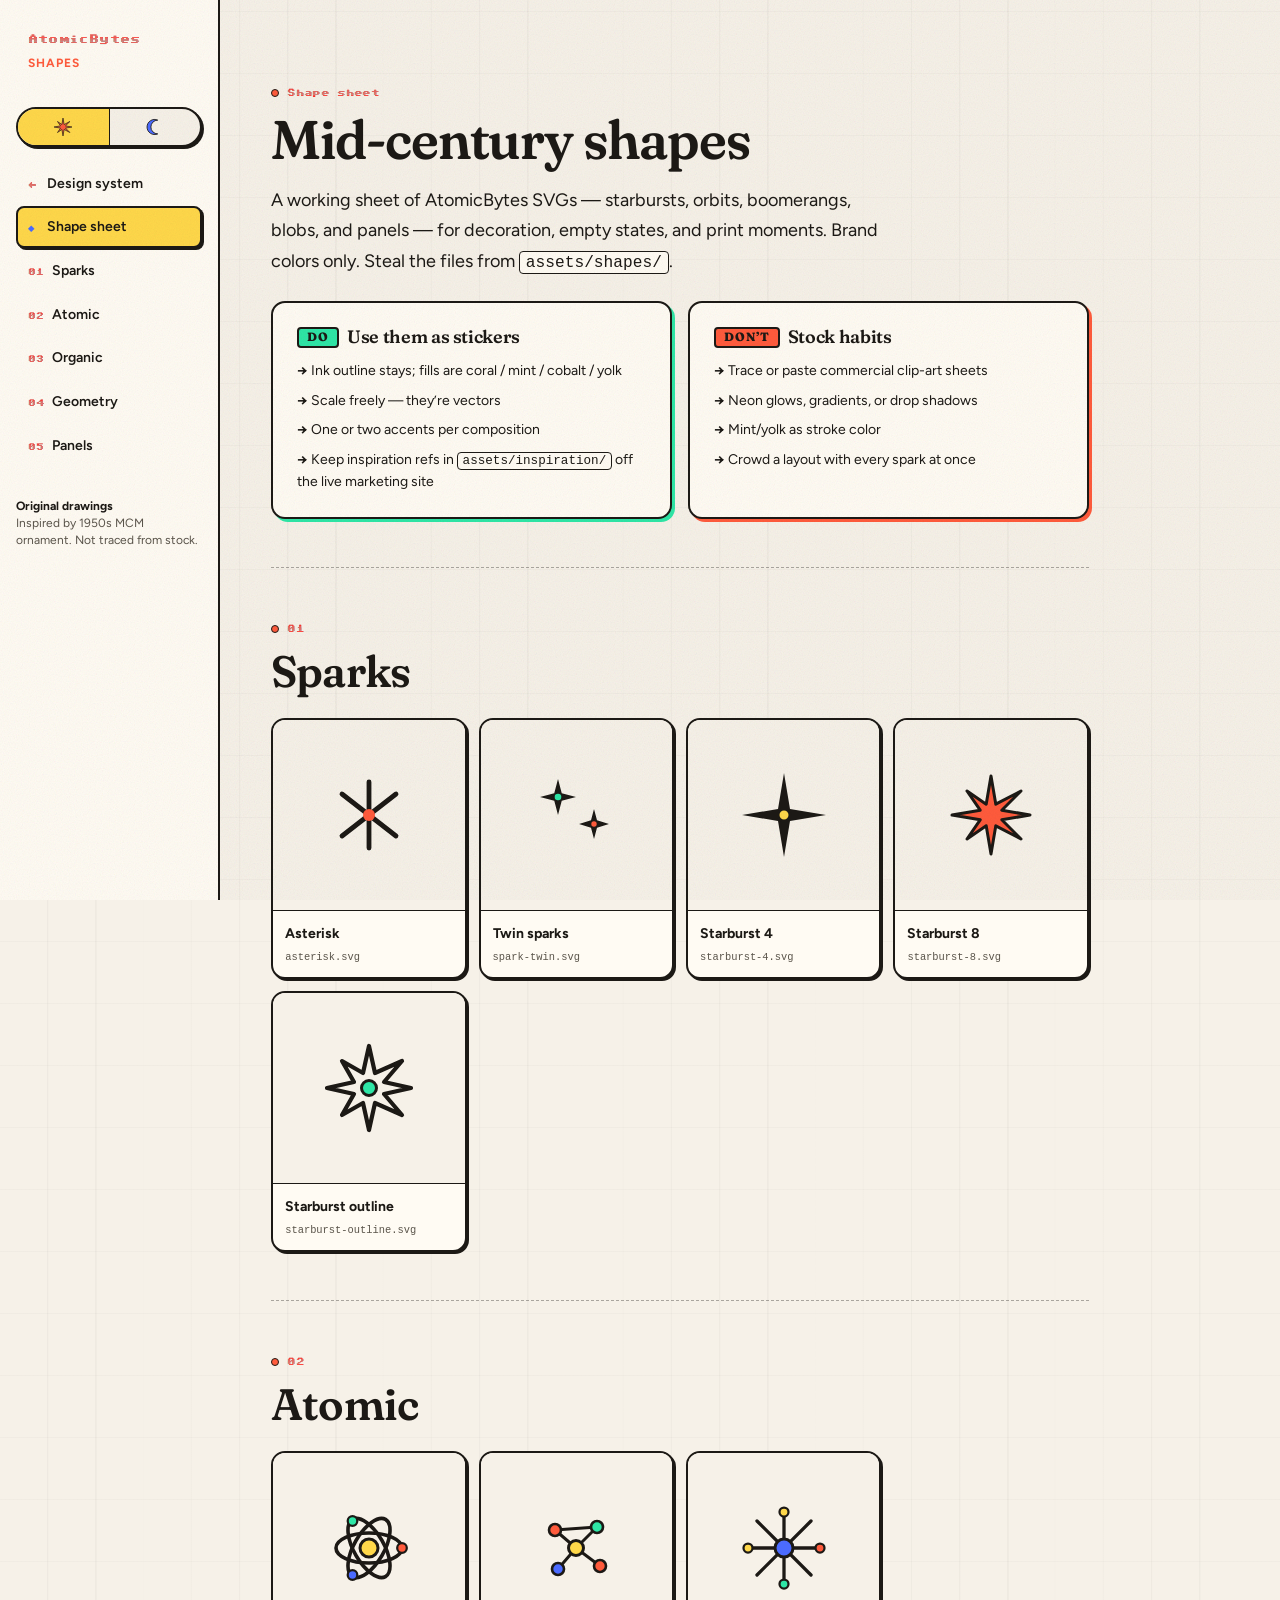
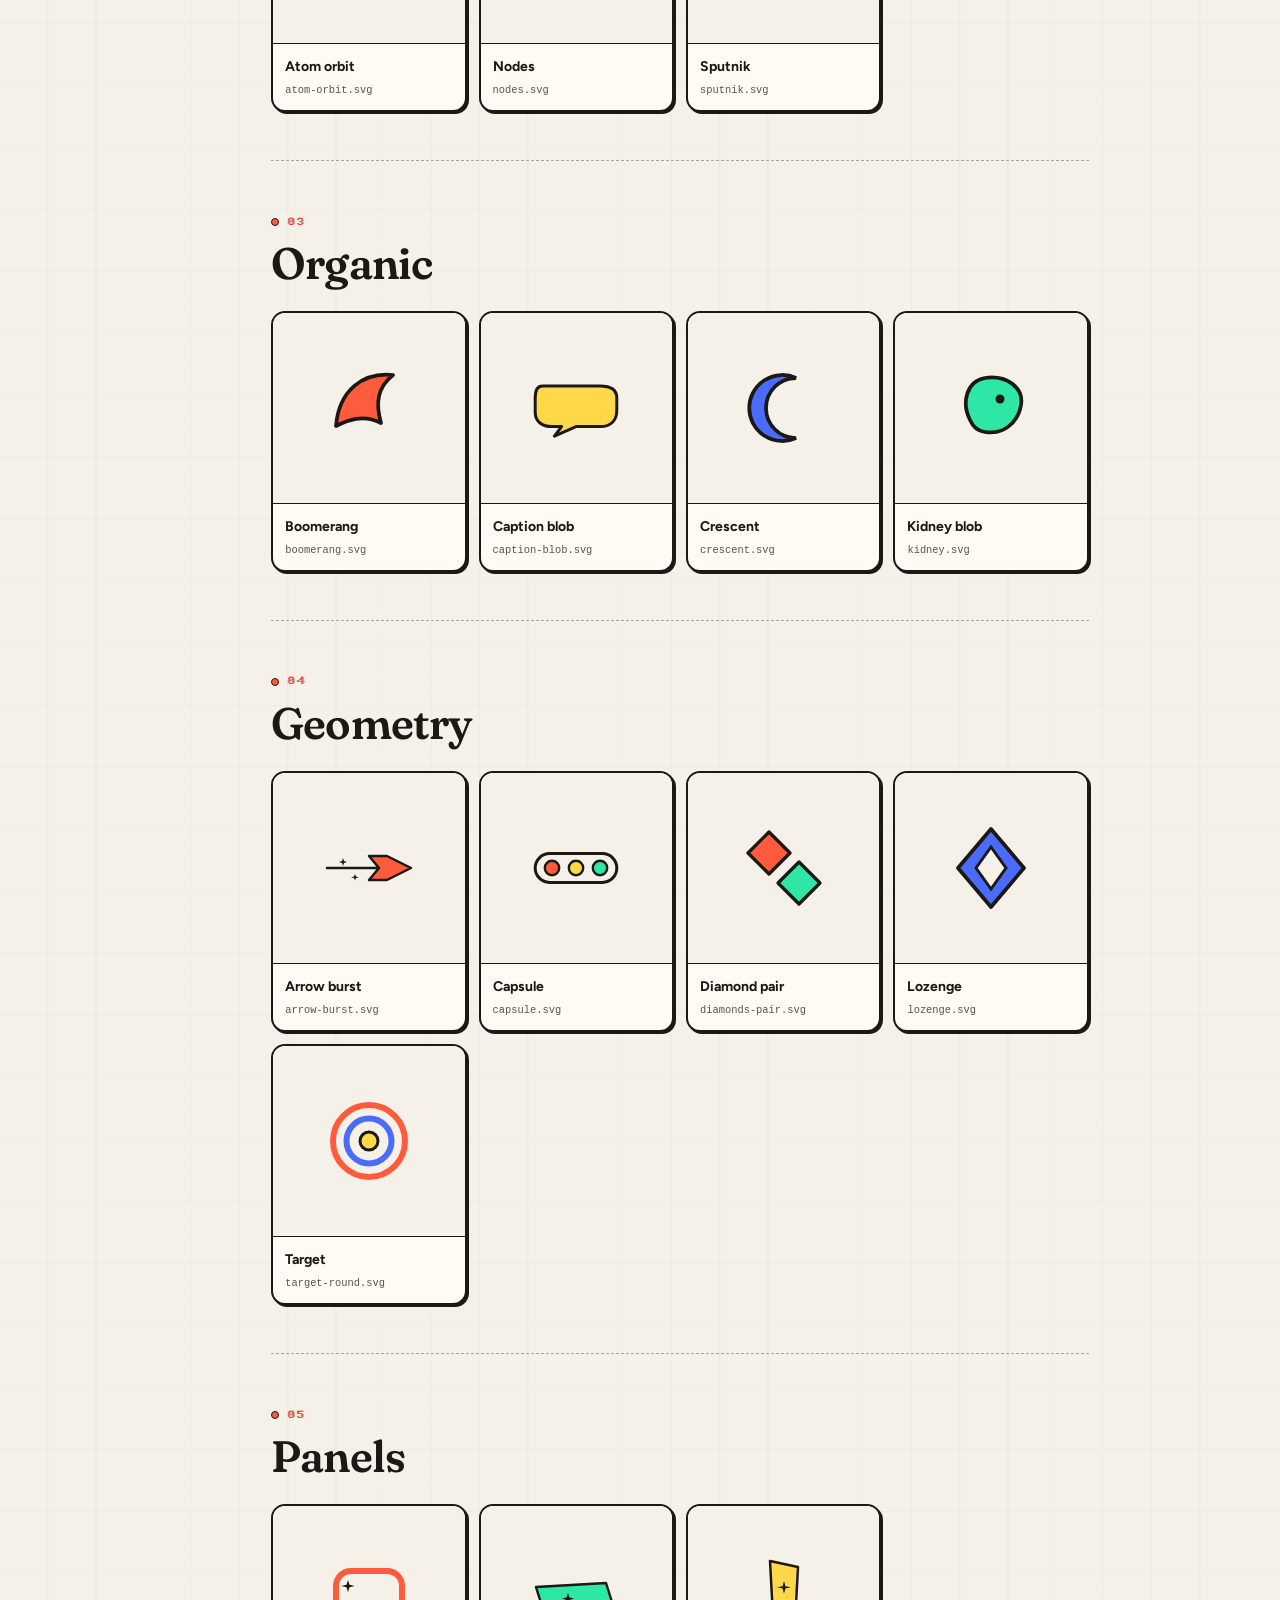
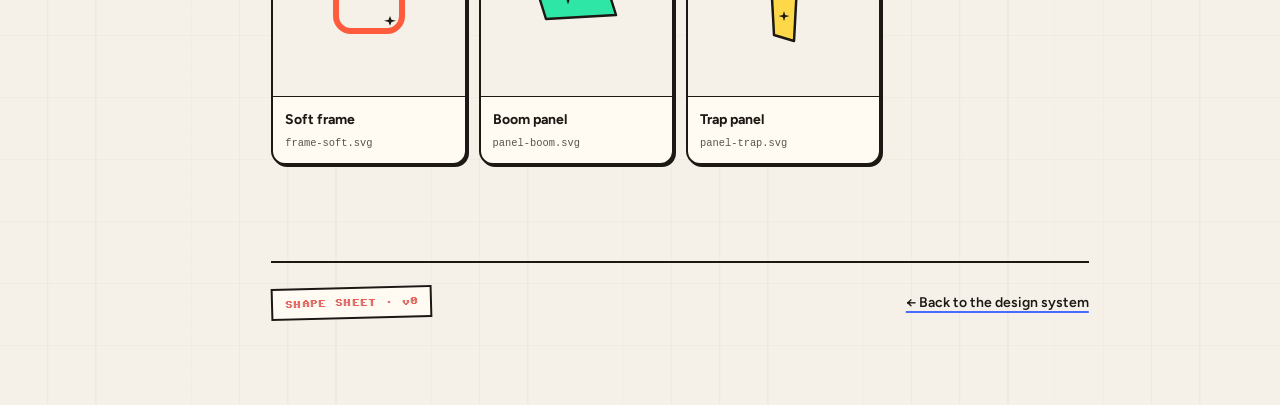
==== commit 2f03c68a: "Replace Light/Dark text with starburst/crescent shape-sheet icons. Icon-only theme toggle references" ====
--- a/shapes.html
+++ b/shapes.html
@@ -40,8 +40,12 @@
       <div class="top-nav-brand">
         <a class="logo-type" href="index.html">AtomicBytes DS</a>
         <div class="theme-toggle" role="group" aria-label="Color theme">
-          <button type="button" data-theme-set="light" aria-pressed="true">Light</button>
-          <button type="button" data-theme-set="dark" aria-pressed="false">Dark</button>
+          <button type="button" data-theme-set="light" aria-pressed="true" aria-label="Light theme">
+            <img class="theme-icon" src="assets/shapes/starburst-8.svg" alt="" width="22" height="22" decoding="async">
+          </button>
+          <button type="button" data-theme-set="dark" aria-pressed="false" aria-label="Dark theme">
+            <img class="theme-icon" src="assets/shapes/crescent.svg" alt="" width="22" height="22" decoding="async">
+          </button>
         </div>
       </div>
       <ol class="top-nav-links">
@@ -60,8 +64,12 @@
         <span class="nav-sub">Shapes</span>
       </a>
       <div class="theme-toggle" role="group" aria-label="Color theme">
-        <button type="button" data-theme-set="light" aria-pressed="true">Light</button>
-        <button type="button" data-theme-set="dark" aria-pressed="false">Dark</button>
+        <button type="button" data-theme-set="light" aria-pressed="true" aria-label="Light theme">
+          <img class="theme-icon" src="assets/shapes/starburst-8.svg" alt="" width="22" height="22" decoding="async">
+        </button>
+        <button type="button" data-theme-set="dark" aria-pressed="false" aria-label="Dark theme">
+          <img class="theme-icon" src="assets/shapes/crescent.svg" alt="" width="22" height="22" decoding="async">
+        </button>
       </div>
       <ol>
         <li><a href="index.html"><span class="n">←</span> Design system</a></li>
--- a/ds.css
+++ b/ds.css
@@ -1897,23 +1897,26 @@
   flex-shrink: 0;
 }
 .theme-toggle button {
-  font-family: var(--font-body);
-  font-size: 0.65rem;
-  font-weight: 800;
-  letter-spacing: 0.06em;
-  text-transform: uppercase;
+  display: inline-flex;
+  align-items: center;
+  justify-content: center;
   border: 0;
   background: transparent;
   color: var(--ink);
-  padding: 10px 12px;
+  padding: 10px;
   min-height: var(--tap, 44px);
-  min-width: 0;
+  min-width: var(--tap, 44px);
   cursor: pointer;
   margin: 0;
-  line-height: 1.2;
+  line-height: 0;
   appearance: none;
   -webkit-appearance: none;
   touch-action: manipulation;
+}
+.theme-icon {
+  width: 22px;
+  height: 22px;
+  display: block;
 }
 .theme-toggle button:focus-visible {
   outline-offset: -3px;
@@ -1923,9 +1926,11 @@
 .theme-toggle button + button {
   border-left: var(--stroke-thin) solid var(--ink);
 }
-.theme-toggle button[aria-pressed="true"] {
+.theme-toggle button[aria-pressed="true"][data-theme-set="light"] {
   background: var(--yolk);
-  color: var(--on-accent);
+}
+.theme-toggle button[aria-pressed="true"][data-theme-set="dark"] {
+  background: var(--print-ink); /* night ink so cobalt crescent pops; never invert to cream */
 }
 .side-nav .theme-toggle {
   display: flex;
@@ -2833,12 +2838,13 @@
     box-shadow: 2px 2px 0 var(--ink);
   }
   .theme-toggle button {
-    min-height: 0;
-    padding: 6px 12px;
+    min-height: 36px;
+    min-width: 36px;
+    padding: 7px;
   }
   .side-nav .theme-toggle button {
     min-height: 36px;
-    padding: 8px 12px;
+    padding: 7px 12px;
   }
   .nav-chip { min-height: 0; padding: 4px 2px; }
   .nav-chip-pill { min-height: 0; padding: 6px 12px; }
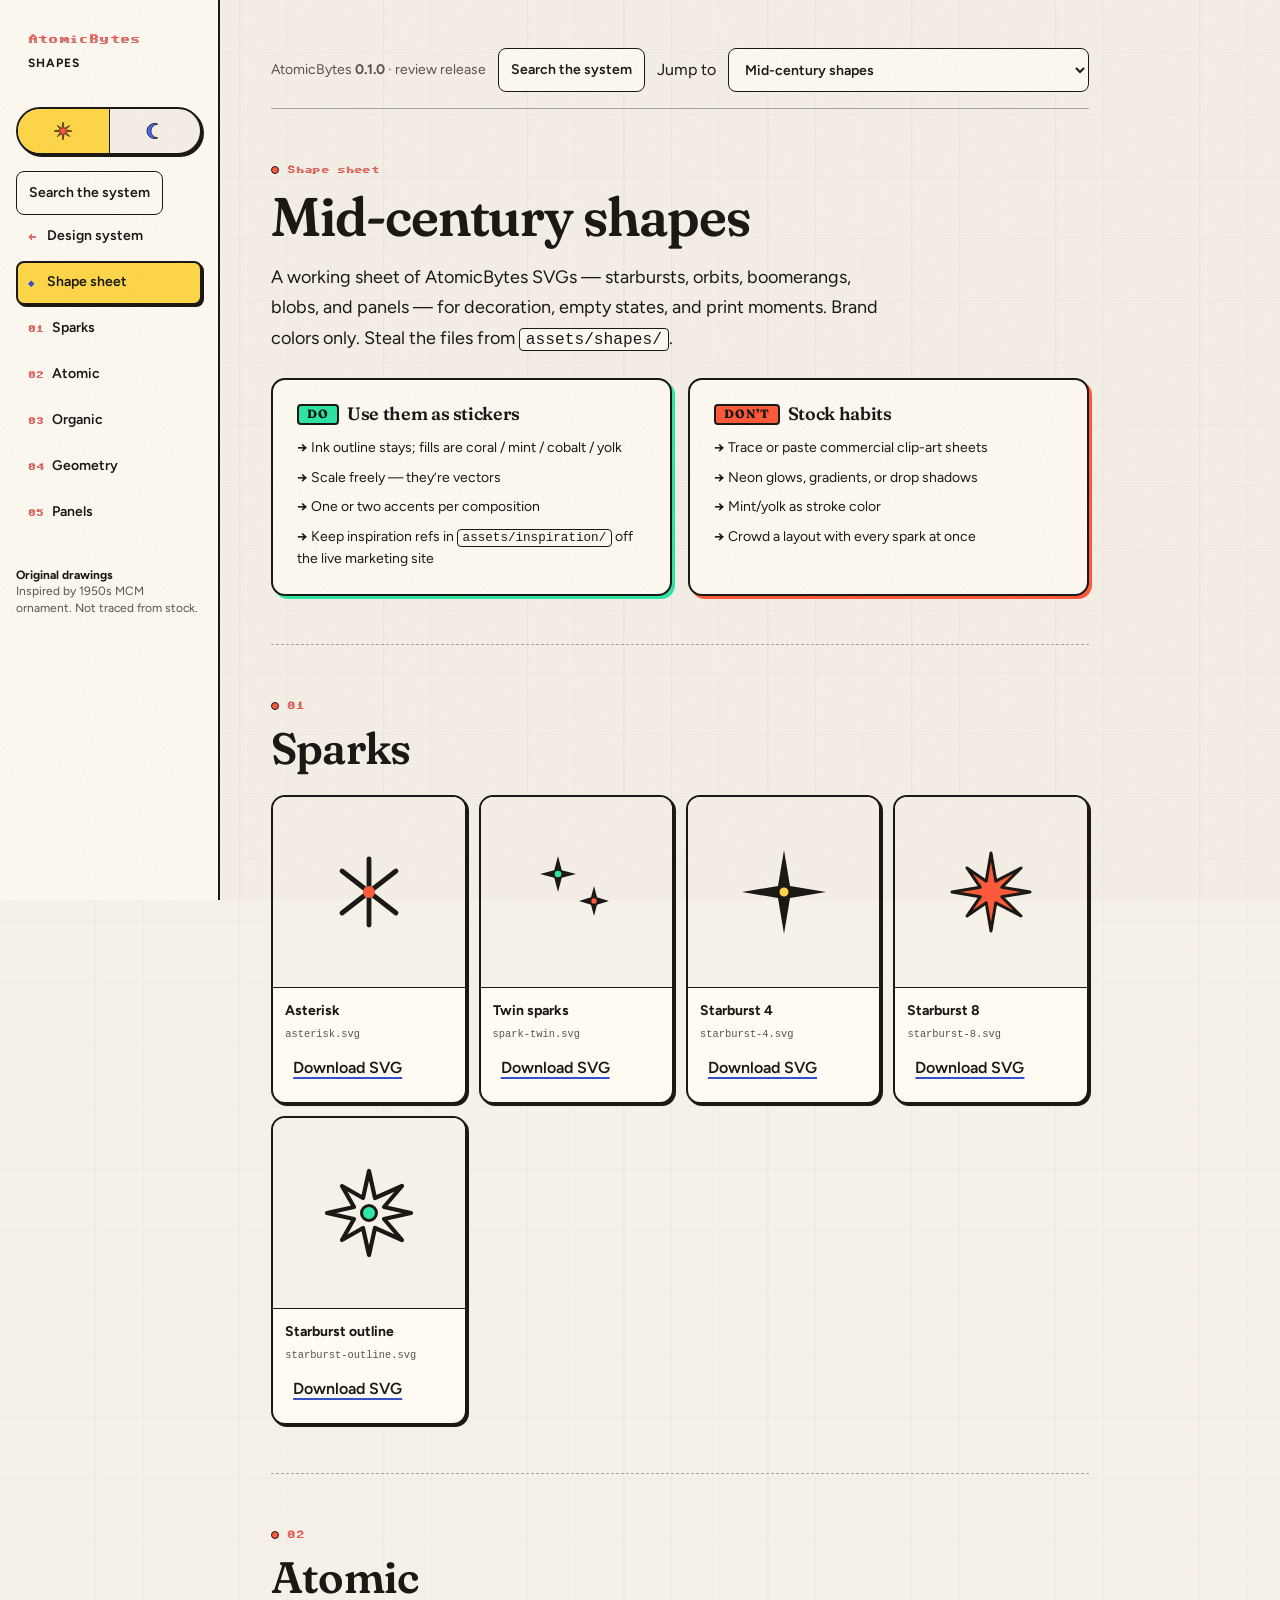
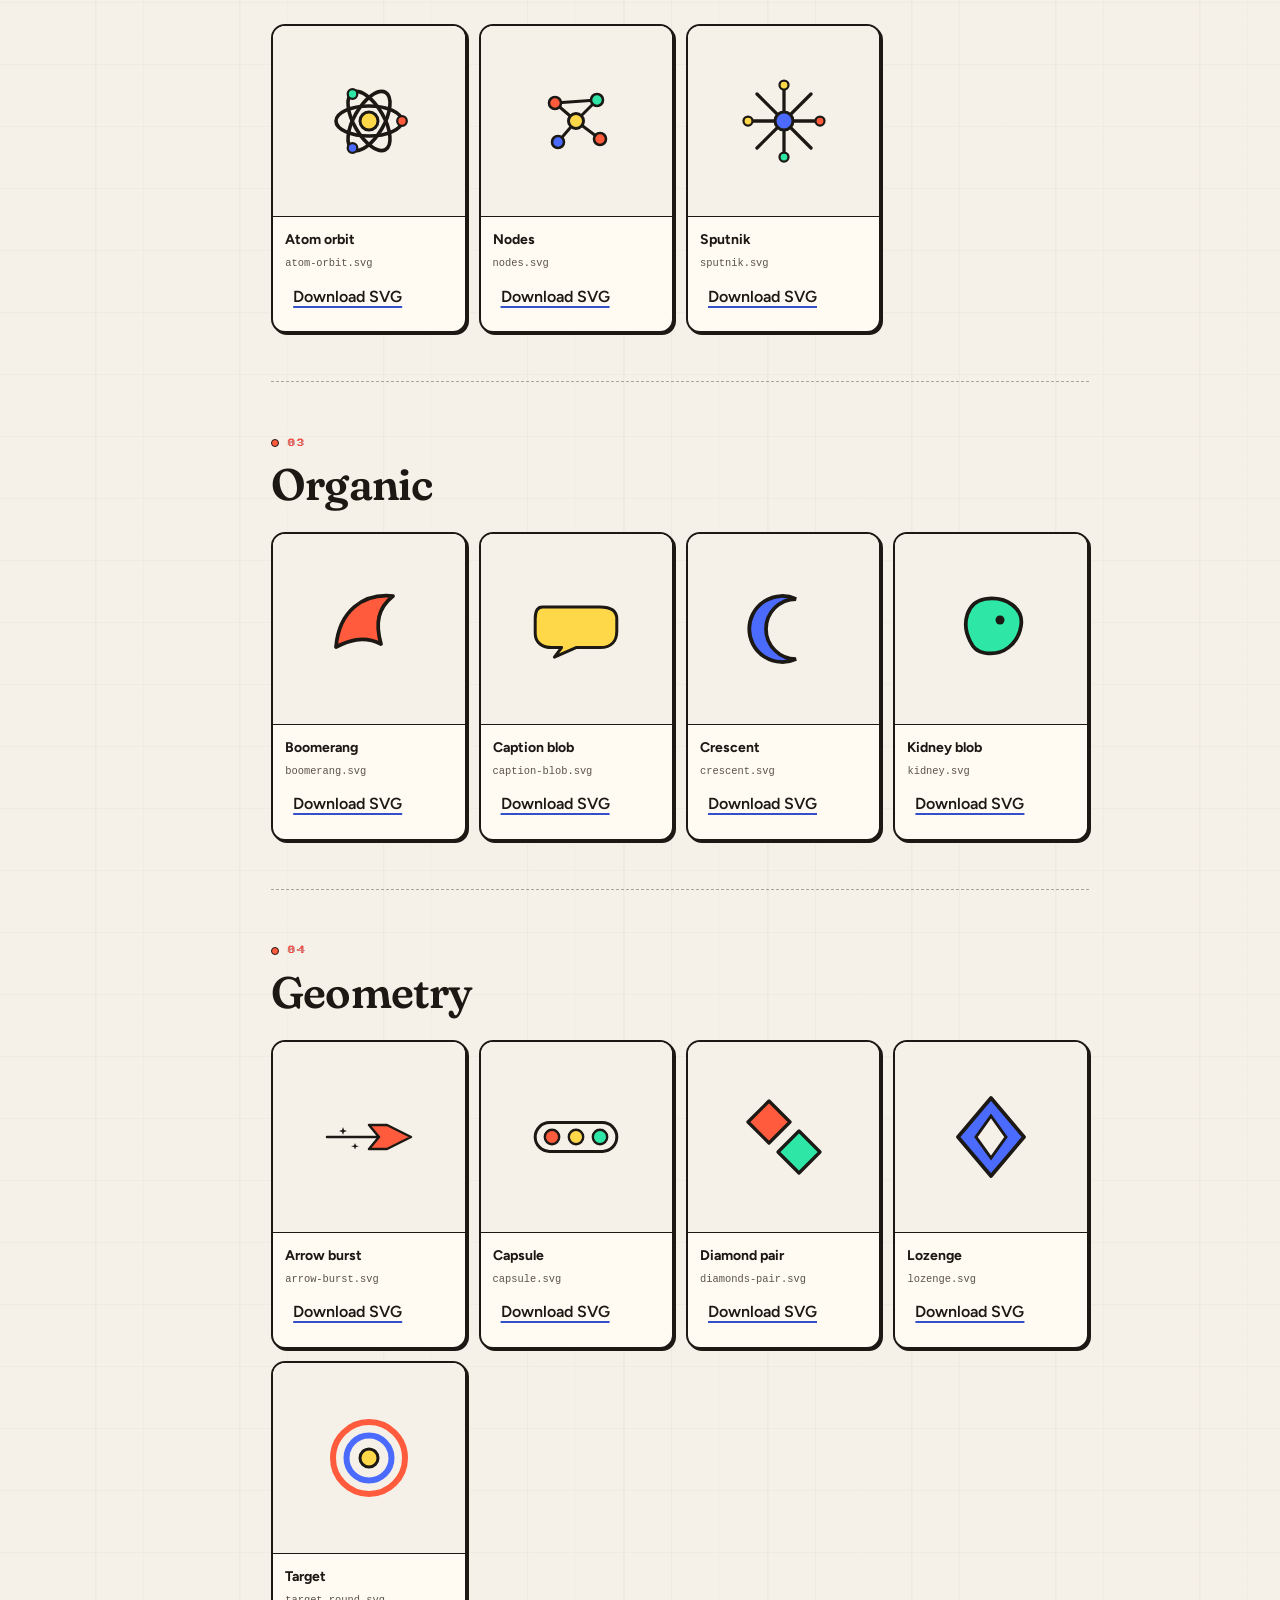
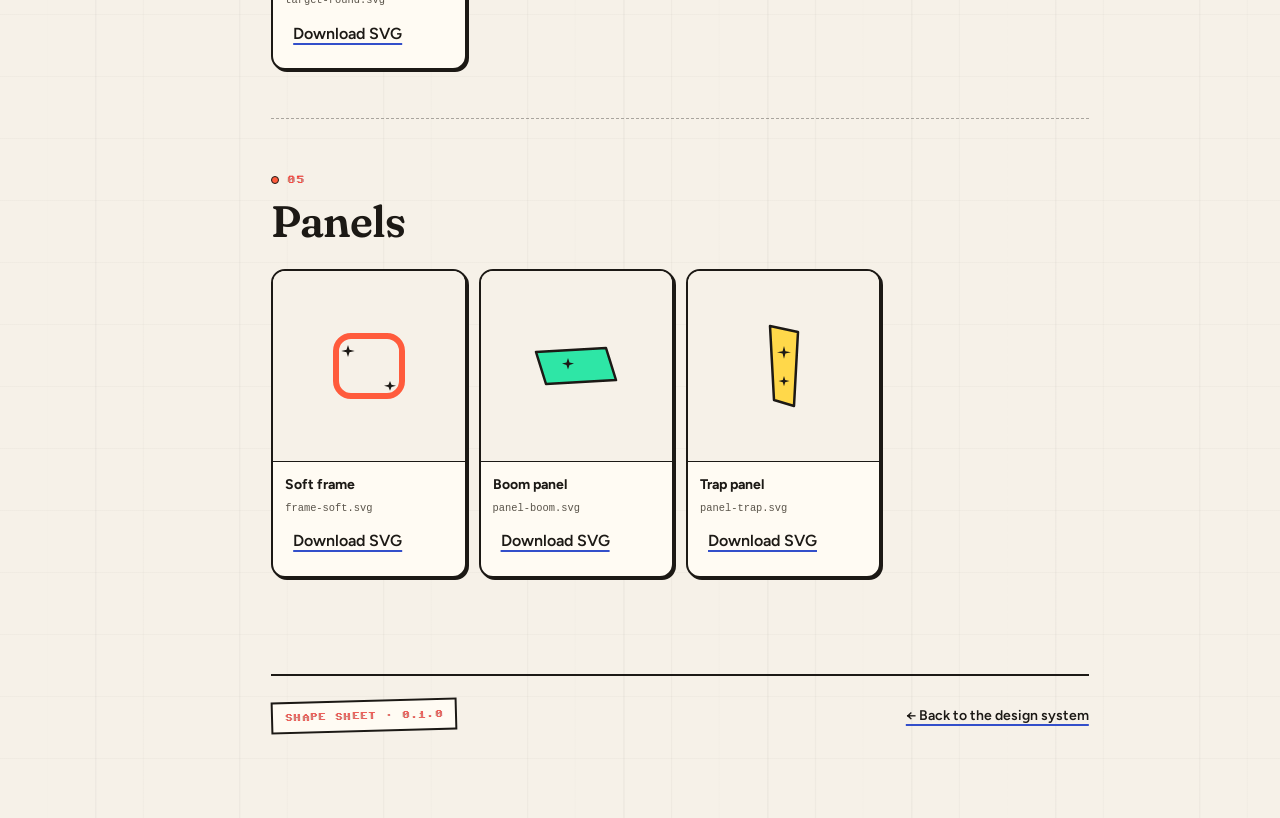
==== commit a03cf3d6: "Strengthen design system foundations and reusable recipes" ====
--- a/shapes.html
+++ b/shapes.html
@@ -7,28 +7,12 @@
   <meta name="color-scheme" content="light dark">
   <meta name="description" content="AtomicBytes mid-century shape sheet — original SVGs for sparks, orbits, boomerangs, and panels.">
   <title>AtomicBytes · Shapes</title>
-  <script>
-    (function () {
-      var KEY = "ab-theme";
-      var stored = null;
-      try { stored = localStorage.getItem(KEY); } catch (e) {}
-      var theme;
-      if (stored === "light" || stored === "dark") {
-        theme = stored;
-      } else if (window.matchMedia && window.matchMedia("(prefers-color-scheme: dark)").matches) {
-        theme = "dark";
-      } else {
-        theme = "light";
-      }
-      document.documentElement.setAttribute("data-theme", theme);
-      var meta = document.querySelector('meta[name="theme-color"]');
-      if (meta) meta.setAttribute("content", theme === "dark" ? "#241F18" : "#F6F1E8");
-    })();
-  </script>
+  <script src="theme.js"></script>
   <link rel="preconnect" href="https://fonts.googleapis.com">
   <link rel="preconnect" href="https://fonts.gstatic.com" crossorigin>
   <link href="https://fonts.googleapis.com/css2?family=Figtree:ital,wght@0,400;0,500;0,600;0,700;1,400&family=Fraunces:ital,opsz,wght@0,9..144,500;0,9..144,600;0,9..144,700;1,9..144,500;1,9..144,600&family=Sixtyfour+Convergence&display=swap" rel="stylesheet">
   <link rel="stylesheet" href="tokens.css">
+  <link rel="stylesheet" href="components.css">
   <link rel="stylesheet" href="ds.css">
 </head>
 <body id="top">
@@ -48,7 +32,7 @@
           </button>
         </div>
       </div>
-      <ol class="top-nav-links">
+      <ol class="top-nav-links"><li><button class="doc-control" type="button" data-search-open aria-label="Search the system">Search</button></li>
         <li><a href="index.html">Design system</a></li>
         <li><a href="index.html#labels">Labels</a></li>
         <li><a href="shapes.html" aria-current="true">Shapes</a></li>
@@ -71,6 +55,7 @@
           <img class="theme-icon" src="assets/shapes/crescent.svg" alt="" width="22" height="22" decoding="async">
         </button>
       </div>
+      <button class="doc-control" type="button" data-search-open>Search the system</button>
       <ol>
         <li><a href="index.html"><span class="n">←</span> Design system</a></li>
         <li><a href="shapes.html" aria-current="true"><span class="n">◆</span> Shape sheet</a></li>
@@ -87,6 +72,13 @@
     </nav>
 
     <div class="content">
+      <div class="doc-tools" aria-label="Reference tools">
+        <p>AtomicBytes <strong>0.1.0</strong> · review release</p>
+        <button class="doc-control" type="button" data-search-open>Search the system</button>
+        <label for="section-picker">Jump to</label>
+        <select id="section-picker" aria-label="Jump to section"><option value="">Choose a section</option></select>
+      </div>
+
       <main id="main">
         <section class="ds-section" aria-labelledby="shapes-title">
           <p class="sec-kicker"><span class="dot" aria-hidden="true"></span> Shape sheet</p>
@@ -331,34 +323,25 @@
         </section>
 
         <footer class="ds-foot">
-          <p class="rubber">SHAPE SHEET · v0</p>
+          <p class="rubber">SHAPE SHEET · 0.1.0</p>
           <p class="domain"><a class="text-link" href="index.html">← Back to the design system</a></p>
         </footer>
       </main>
     </div>
   </div>
 
-  <script>
-    (function () {
-      var KEY = "ab-theme";
-      function apply(theme) {
-        document.documentElement.setAttribute("data-theme", theme);
-        var meta = document.querySelector('meta[name="theme-color"]');
-        if (meta) meta.setAttribute("content", theme === "dark" ? "#241F18" : "#F6F1E8");
-        document.querySelectorAll("[data-theme-set]").forEach(function (btn) {
-          btn.setAttribute("aria-pressed", btn.getAttribute("data-theme-set") === theme ? "true" : "false");
-        });
-      }
-      var current = document.documentElement.getAttribute("data-theme") || "light";
-      apply(current);
-      document.querySelectorAll("[data-theme-set]").forEach(function (btn) {
-        btn.addEventListener("click", function () {
-          var theme = btn.getAttribute("data-theme-set");
-          apply(theme);
-          try { localStorage.setItem(KEY, theme); } catch (e) {}
-        });
-      });
-    })();
-  </script>
+
+  <dialog class="search-dialog" aria-labelledby="search-title">
+    <h2 id="search-title">Search the system</h2>
+    <button class="doc-control" type="button" data-search-close>Close search</button>
+    <div class="field"><label for="system-search">Find a token, component, or guideline</label>
+      <input id="system-search" type="search" autocomplete="off" placeholder="Try button, focus, or wordmark"></div>
+    <p id="search-count" role="status"></p>
+    <ul class="search-results"></ul>
+  </dialog>
+  <p class="sr-only" id="copy-status" role="status"></p>
+
+  <script src="docs.js"></script>
+  <script src="demo.js"></script>
 </body>
 </html>
--- a/tokens.css
+++ b/tokens.css
@@ -44,12 +44,32 @@
   --code-bg: #1C1915;
   --code-fg: #F6F1E8;
   --code-comment: #C4B8A8;
-  --code-keyword: #4B6BFF;   /* cobalt */
+  --code-keyword: #8AA0FF;   /* readable cobalt on the ink slab */
   --code-string: #2EE6A6;    /* mint */
   --code-fn: #FF5B3C;        /* coral */
   --code-num: #FFD84A;       /* yolk */
 
-  /* Semantic aliases — prefer these in components */
+  /* Functional roles — brand inks above remain available for decoration. */
+  --text-primary: var(--ink);
+  --text-secondary: var(--muted);
+  --text-on-action: var(--print-ink);
+  --text-accent: #334FCA;
+  --surface-page: var(--paper);
+  --surface-card: var(--surface);
+  --surface-well: var(--surface-inset);
+  --border-default: var(--line);
+  --border-subtle: var(--rule);
+  --border-error: #C33D22;
+  --border-success: #147851;
+  --border-warning: #806000;
+  --action-primary-bg: var(--coral);
+  --action-primary-fg: var(--text-on-action);
+  --action-primary-hover: #F05235;
+  --action-primary-pressed: #E8492D;
+  --decoration-outline: var(--ink);
+  --decoration-shadow: var(--ink);
+
+  /* Compatibility aliases — use functional roles in new components. */
   --bg: var(--paper);
   --text: var(--ink);
   --text-muted: var(--muted);
@@ -122,17 +142,12 @@
   --stroke-thin: 1.5px;
   --stroke: 2.5px;
   --stroke-thick: 3.5px;
-  --shadow-stamp: 3px 3px 0 var(--ink);
-  --shadow-stamp-hover: 4px 4px 0 var(--ink);
-  --shadow-stamp-press: 1px 1px 0 var(--ink);
+  --shadow-stamp: 3px 3px 0 var(--decoration-shadow);
+  --shadow-stamp-hover: 4px 4px 0 var(--decoration-shadow);
+  --shadow-stamp-press: 1px 1px 0 var(--decoration-shadow);
 
   /* ---------- Layout ---------- */
-  /* DS chrome helpers — this documentation site, not the marketing page. */
-  --wrap: min(1080px, calc(100% - 48px));
-  --nav-width: 220px;
-  --ds-max: 1440px;
-  --tap: 44px;              /* min touch target */
-  --nav-sticky-h: 6.5rem;   /* mobile stacked header; desk uses side-nav */
+  --tap: 44px; /* Minimum standalone control target */
 
   /* Marketing measures — steal these for atomicbytes.com. */
   --content-narrow: 38rem;  /* ~36–40rem; readable body / lede measure */
@@ -152,6 +167,9 @@
   --orbit-fast: 18s;
   --orbit-mid: 22s;
   --orbit-slow: 24s;
+  --motion-fast: 150ms;
+  --motion-standard: 180ms;
+  --motion-easing: linear;
   --motion-lift: 1px;
   --motion-lift-card: 2px;
 }
@@ -162,6 +180,11 @@
  * Outlines and stamp shadows follow --ink (now cream).
  */
 :root[data-theme="dark"] {
+  --text-accent: #8AA0FF;
+  --border-error: var(--coral);
+  --border-success: var(--mint);
+  --border-warning: var(--yolk);
+
   --paper: #241F18;
   --paper-shade: #1C1813;
   --ink: #F3EDE2;
@@ -191,6 +214,11 @@
 /* OS preference only when the user has not pinned Light. Explicit Dark is above. */
 @media (prefers-color-scheme: dark) {
   :root:not([data-theme="light"]) {
+    --text-accent: #8AA0FF;
+    --border-error: var(--coral);
+    --border-success: var(--mint);
+    --border-warning: var(--yolk);
+
     --paper: #241F18;
     --paper-shade: #1C1813;
     --ink: #F3EDE2;
--- a/components.css
+++ b/components.css
@@ -0,0 +1,840 @@
+/* AtomicBytes components · 0.1.0
+   Load after tokens.css. These are the same recipes used in the documentation.
+   .ab-site provides an optional base for standalone pages; no documentation chrome. */
+.ab-site, .ab-site *, .ab-site *::before, .ab-site *::after { box-sizing: border-box; }
+.ab-site { margin: 0; font: var(--fs-md)/var(--lh-body) var(--font-body); color: var(--text-primary); background: var(--surface-page); overflow-wrap: anywhere; }
+.ab-site h1, .ab-site h2, .ab-site h3, .ab-site h4 { font-family: var(--font-display); font-weight: 600; line-height: var(--lh-snug); font-variation-settings: "SOFT" 60, "WONK" 1; margin: 0 0 var(--space-16); }
+.ab-site p { margin: 0 0 var(--space-16); }
+.ab-site a { color: inherit; }
+.ab-site img, .ab-site svg { display: block; max-width: 100%; height: auto; }
+.ab-site code { font-family: var(--font-mono); }
+:where(.ab-site a, .btn, .nav-chip, .nav-chip-pill, .text-link, .field input, .field textarea, .card--link):focus-visible { outline: 3px solid var(--focus); outline-offset: 3px; }
+.btn {
+  display: inline-flex;
+  align-items: center;
+  justify-content: center;
+  gap: var(--space-8);
+  font-family: var(--font-body);
+  font-weight: 600;
+  font-size: var(--fs-md);
+  line-height: 1.2;
+  text-decoration: none;
+  color: var(--text-primary);
+  padding: 14px 22px;
+  border: var(--stroke-thick) solid var(--border-default);
+  border-radius: var(--radius-chunky);
+  box-shadow: var(--shadow-stamp);
+  transition: transform var(--motion-fast) var(--motion-easing), box-shadow var(--motion-fast) var(--motion-easing);
+  cursor: pointer;
+  background: var(--surface-card);
+  max-width: 100%;
+  width: 100%;
+  min-height: var(--tap, 44px);
+  text-align: center;
+}
+.btn:hover {
+  transform: translate(-1px, -1px);
+  box-shadow: var(--shadow-stamp-hover);
+}
+.btn:active {
+  transform: translate(1px, 1px);
+  box-shadow: var(--shadow-stamp-press);
+}
+.btn-fill { background: var(--action-primary-bg); color: var(--action-primary-fg); }
+.btn-fill:hover { background: var(--action-primary-hover); }
+.btn-fill:active { background: var(--action-primary-pressed); }
+.btn-ghost { background: var(--surface-card); }
+.btn-yolk { background: var(--yolk); color: var(--text-on-action); }
+.btn:focus-visible { outline-offset: 4px; }
+.btn:disabled, .btn[aria-disabled="true"] {
+  opacity: 0.45;
+  cursor: not-allowed;
+  box-shadow: 2px 2px 0 var(--ink);
+}
+
+.card {
+  position: relative;
+  background: var(--surface-card);
+  border: var(--stroke) solid var(--border-default);
+  border-radius: var(--radius-md);
+  padding: var(--space-24);
+  box-shadow: var(--shadow-stamp);
+  max-width: min(320px, 100%);
+  width: 100%;
+  transition: transform var(--motion-standard) var(--motion-easing);
+}
+.card--link { display: block; color: var(--text-primary); text-decoration: none; }
+.card--link:hover { transform: translateY(-2px); }
+.card h4 {
+  font-size: var(--fs-xl);
+  margin: var(--space-8) 0;
+}
+.card p { font-size: var(--fs-sm); }
+.card.mint-strip::before {
+  content: "";
+  display: block;
+  height: 10px;
+  background: repeating-linear-gradient(-45deg, var(--mint) 0 8px, var(--ink) 8px 10px, var(--mint) 10px 18px);
+  border-bottom: var(--stroke) solid var(--border-default);
+  margin: calc(var(--space-24) * -1) calc(var(--space-24) * -1) var(--space-16);
+  border-radius: 18px 20px 0 0;
+}
+.sticker {
+  position: absolute;
+  top: -14px;
+  right: 18px;
+  width: 52px;
+  height: 52px;
+  background: var(--yolk);
+  color: var(--text-on-action);
+  border: var(--stroke) solid var(--border-default);
+  border-radius: 50%;
+  display: grid;
+  place-items: center;
+  font-family: var(--font-display);
+  font-size: 0.8rem;
+  font-weight: 700;
+  transform: rotate(4deg);
+  box-shadow: 2px 2px 0 var(--ink);
+}
+
+.stamp {
+  display: inline-block;
+  font-size: 0.68rem;
+  font-weight: 700;
+  letter-spacing: var(--tracking-label);
+  text-transform: uppercase;
+  border: 2px solid var(--coral);
+  color: var(--text-primary);
+  padding: 3px 8px;
+  border-radius: 4px;
+  transform: rotate(-2deg);
+  width: fit-content;
+  max-width: 100%;
+  white-space: normal;
+  overflow-wrap: anywhere;
+  background: var(--surface-card);
+}
+.stamp.ink { color: var(--text-primary); border-color: var(--text-primary); }
+.stamp.mint-stamp {
+  color: var(--text-on-action);
+  border-color: var(--text-primary);
+  background: var(--mint);
+}
+.stamp.brand {
+  font-family: var(--font-brand);
+  font-size: 0.55rem;
+  letter-spacing: 0.04em;
+  text-transform: none;
+  border-style: dashed;
+  transform: rotate(-3deg);
+  padding: 8px 12px;
+}
+
+.nav-chip {
+  display: inline-flex;
+  align-items: center;
+  font-weight: 600;
+  font-size: var(--fs-sm);
+  text-decoration: none;
+  text-underline-offset: 4px;
+  text-decoration-thickness: 2px;
+  text-decoration-color: var(--text-accent);
+  min-height: var(--tap, 44px);
+  min-width: var(--tap, 44px);
+  padding: 10px 8px;
+}
+.nav-chip:hover, .nav-chip:focus-visible { text-decoration: underline; }
+.nav-chip-pill {
+  display: inline-flex;
+  align-items: center;
+  justify-content: center;
+  font-weight: 700;
+  font-size: var(--fs-xs);
+  letter-spacing: 0.04em;
+  text-transform: uppercase;
+  text-decoration: none;
+  min-height: var(--tap, 44px);
+  padding: 10px 14px;
+  border: 2px solid var(--border-default);
+  border-radius: var(--radius-pill);
+  background: var(--paper);
+}
+.nav-chip-pill:hover,
+.nav-chip-pill[aria-current] {
+  background: var(--coral);
+  color: var(--text-on-action);
+}
+
+
+.code-block {
+  margin: 0;
+  background: var(--code-bg);
+  color: var(--code-fg);
+  border: var(--stroke) solid var(--border-default);
+  border-radius: var(--radius-md);
+  padding: var(--space-16);
+  overflow-x: auto;
+  -webkit-overflow-scrolling: touch;
+  max-width: 100%;
+  font-family: var(--font-mono);
+  font-size: var(--fs-sm);
+  line-height: 1.55;
+  box-shadow: 3px 3px 0 var(--coral);
+  tab-size: 2;
+}
+.code-block code {
+  background: transparent;
+  border: none;
+  border-radius: 0;
+  padding: 0;
+  font-size: inherit;
+  color: inherit;
+  font-family: inherit;
+}
+.code-block .c { color: var(--code-comment); }
+.code-block .k { color: var(--code-keyword); }
+.code-block .s { color: var(--code-string); }
+.code-block .fn { color: var(--code-fn); }
+.code-block .n { color: var(--code-num); }
+.code-block .prompt {
+  color: var(--mint);
+  user-select: none;
+  margin-right: 0.55em;
+}
+.code-block .out { color: var(--code-comment); }
+.code-block .diff-add {
+  display: block;
+  color: var(--mint);
+  background: rgba(46, 230, 166, 0.1);
+  margin: 0 calc(var(--space-16) * -1);
+  padding: 0 var(--space-16);
+  box-shadow: inset 3px 0 0 var(--mint);
+}
+.code-block .diff-del {
+  display: block;
+  color: var(--text-primary);
+  background: rgba(255, 91, 60, 0.12);
+  margin: 0 calc(var(--space-16) * -1);
+  padding: 0 var(--space-16);
+  box-shadow: inset 3px 0 0 var(--coral);
+}
+
+pre.code-block { margin-top: var(--space-16); }
+.code-figure .code-block,
+.post-body .code-block { margin-top: 0; }
+
+.code-figure {
+  margin: var(--space-16) 0 0;
+}
+.code-figure .code-block {
+  border-top-left-radius: 0;
+}
+.code-filename {
+  display: inline-block;
+  font-family: var(--font-mono);
+  font-size: var(--fs-xs);
+  font-weight: 700;
+  letter-spacing: 0.02em;
+  background: var(--yolk);
+  color: var(--text-on-action);
+  border: var(--stroke) solid var(--border-default);
+  border-bottom: none;
+  border-radius: 8px 8px 0 0;
+  padding: 6px 12px;
+  margin-left: var(--space-16);
+  box-shadow: none;
+  max-width: calc(100% - var(--space-32));
+  overflow: hidden;
+  text-overflow: ellipsis;
+  white-space: nowrap;
+}
+.code-compare {
+  display: grid;
+  grid-template-columns: 1fr;
+  gap: var(--space-16);
+  margin-top: var(--space-16);
+}
+.code-compare figure {
+  margin: 0;
+  min-width: 0;
+}
+.code-compare figcaption {
+  font-size: var(--fs-xs);
+  font-weight: 800;
+  letter-spacing: var(--tracking-label);
+  text-transform: uppercase;
+  margin-bottom: var(--space-8);
+}
+.code-compare .prefer { color: var(--text-primary); }
+.code-compare .noisy { color: var(--text-secondary); }
+.code-lang {
+  display: inline-block;
+  font-family: var(--font-mono);
+  font-size: 0.65rem;
+  font-weight: 700;
+  letter-spacing: 0.06em;
+  text-transform: uppercase;
+  background: var(--mint);
+  color: var(--text-on-action);
+  border: 2px solid var(--border-default);
+  border-radius: 4px;
+  padding: 2px 6px;
+  margin-left: var(--space-8);
+  vertical-align: middle;
+}
+
+/* ---------- Quotes ---------- */
+.quote {
+  margin: var(--space-16) 0 0;
+  padding: var(--space-8) 0 var(--space-8) var(--space-16);
+  border-left: var(--stroke-thick) solid var(--border-default);
+  font-family: var(--font-body);
+  font-size: var(--fs-lg);
+  line-height: var(--lh-loose);
+  color: var(--text-primary);
+  max-width: 46ch;
+}
+.quote p { margin: 0; }
+.quote footer,
+.quote cite {
+  display: block;
+  margin-top: var(--space-8);
+  font-size: var(--fs-sm);
+  font-style: normal;
+  font-weight: 600;
+  color: var(--text-secondary);
+  letter-spacing: 0.01em;
+}
+.quote footer::before,
+.quote cite::before { content: "— "; }
+
+.quote-callout {
+  max-width: none;
+  margin-top: var(--space-16);
+  padding: var(--space-24) var(--space-24) var(--space-24) var(--space-32);
+  background: var(--surface-card);
+  border: var(--stroke) solid var(--border-default);
+  border-left: 8px solid var(--mint);
+  border-radius: var(--radius-md);
+  box-shadow: var(--shadow-stamp);
+  font-family: var(--font-display);
+  font-optical-sizing: auto;
+  font-weight: 500;
+  font-style: italic;
+  font-variation-settings: "SOFT" 80, "WONK" 1;
+  font-size: clamp(1.35rem, 2.6vw, 1.85rem);
+  line-height: var(--lh-snug);
+  letter-spacing: -0.02em;
+  max-width: 36ch;
+}
+.quote-callout footer,
+.quote-callout cite {
+  font-family: var(--font-body);
+  font-style: normal;
+  font-variation-settings: normal;
+  font-weight: 600;
+  font-size: var(--fs-sm);
+  letter-spacing: 0.02em;
+}
+
+
+/* ---------- Text links ---------- */
+.text-link {
+  color: var(--text-primary);
+  font-weight: 600;
+  text-decoration: underline;
+  text-decoration-color: var(--text-accent);
+  text-decoration-thickness: 2px;
+  text-underline-offset: 4px;
+}
+.text-link:hover,
+.text-link:focus-visible {
+  text-decoration-thickness: 3px;
+  text-underline-offset: 5px;
+}
+.text-link:visited { color: var(--text-primary); }
+
+/* ---------- Magazine tray ---------- */
+.issue {
+  background: var(--paper-shade);
+  border: var(--stroke-thick) solid var(--border-default);
+  border-radius: 18px 22px 16px 20px;
+  padding: var(--space-16);
+  box-shadow: 5px 5px 0 var(--ink);
+  position: relative;
+  max-width: 560px;
+  min-width: 0;
+}
+.issue-top {
+  display: flex;
+  justify-content: space-between;
+  align-items: flex-start;
+  gap: var(--space-16);
+  margin-bottom: var(--space-16);
+  flex-wrap: wrap;
+}
+.issue-label {
+  font-family: var(--font-brand);
+  font-size: clamp(0.7rem, 1.5vw, 0.95rem);
+  line-height: 1.3;
+}
+.proof {
+  font-size: var(--fs-xs);
+  font-weight: 700;
+  letter-spacing: 0.12em;
+  text-transform: uppercase;
+  border: 2px solid var(--border-default);
+  padding: 4px 8px;
+  transform: rotate(3deg);
+  background: var(--yolk);
+  color: var(--text-on-action);
+}
+.issue .blurb {
+  color: var(--text);
+  max-width: 52ch;
+  margin-bottom: var(--space-24);
+}
+.tray {
+  background: var(--surface-inset);
+  border: 2px dashed var(--ink);
+  border-radius: var(--radius-md);
+  min-height: 140px;
+  display: grid;
+  place-items: center;
+  padding: var(--space-24);
+  text-align: center;
+}
+.tray strong {
+  font-family: var(--font-display);
+  font-size: var(--fs-xl);
+  font-weight: 600;
+  font-variation-settings: "SOFT" 60, "WONK" 1;
+  display: block;
+  margin-bottom: var(--space-8);
+}
+.tray span { color: var(--text-muted); font-size: var(--fs-sm); }
+.clip {
+  position: absolute;
+  top: -12px;
+  left: 48%;
+  width: 28px;
+  height: 36px;
+  color: var(--text-primary);
+}
+
+/* ---------- Fields ---------- */
+.field-row {
+  display: flex;
+  flex-wrap: wrap;
+  align-items: flex-end;
+  gap: var(--space-12);
+  width: 100%;
+}
+.field {
+  display: flex;
+  flex-direction: column;
+  gap: 6px;
+  flex: 1 1 220px;
+  min-width: 0;
+}
+.field label {
+  font-size: var(--fs-sm);
+  font-weight: 700;
+  color: var(--text-primary);
+}
+.field input[type="email"],
+.field input[type="text"],
+.field input[type="search"],
+.field textarea {
+  font-family: var(--font-body);
+  font-size: var(--fs-md);
+  color: var(--text-primary);
+  background: var(--surface-card);
+  border: var(--stroke) solid var(--border-default);
+  border-radius: var(--radius-sm);
+  padding: 12px 14px;
+  min-height: var(--tap, 44px);
+  box-shadow: 2px 2px 0 var(--ink);
+  width: 100%;
+}
+.field textarea {
+  min-height: 6.5rem;
+  resize: vertical;
+  line-height: var(--lh-body);
+}
+.field input::placeholder,
+.field textarea::placeholder { color: var(--text-secondary); opacity: 1; }
+.field input:focus,
+.field textarea:focus {
+  outline: 3px solid var(--focus);
+  outline-offset: 3px;
+}
+.field-row .btn { flex: 1 1 100%; width: 100%; }
+
+.field-hint,
+.field-msg {
+  font-size: var(--fs-sm);
+  line-height: var(--lh-snug);
+  color: var(--text-muted);
+  margin: 0;
+}
+.field-msg {
+  display: flex;
+  align-items: flex-start;
+  gap: 8px;
+  color: var(--text-primary);
+  font-weight: 600;
+}
+.field-msg::before {
+  content: "";
+  width: 8px;
+  height: 8px;
+  margin-top: 0.35em;
+  border-radius: 50%;
+  border: 1.5px solid var(--border-default);
+  background: var(--ink);
+  flex: 0 0 auto;
+}
+
+/* Error — coral border + mark; message stays ink for contrast */
+.field.is-error input,
+.field.is-error textarea {
+  border-color: var(--border-error);
+  box-shadow: 2px 2px 0 var(--border-error);
+}
+
+.field.is-error .field-msg::before {
+  background: var(--border-error);
+  border-color: var(--text-primary);
+}
+
+/* Success — mint border + mark */
+.field.is-success input,
+.field.is-success textarea {
+  border-color: var(--border-success);
+  box-shadow: 2px 2px 0 var(--border-success);
+}
+
+.field.is-success .field-msg::before {
+  background: var(--border-success);
+  border-color: var(--text-primary);
+}
+
+/* Warning — yolk border + mark */
+.field.is-warning input,
+.field.is-warning textarea {
+  border-color: var(--border-warning);
+  box-shadow: 2px 2px 0 var(--border-warning);
+}
+
+.field.is-warning .field-msg::before {
+  background: var(--border-warning);
+  border-color: var(--text-primary);
+}
+
+/* Disabled */
+.field.is-disabled label { color: var(--text-secondary); }
+.field.is-disabled input,
+.field.is-disabled textarea {
+  opacity: 0.55;
+  cursor: not-allowed;
+  background: var(--paper-shade);
+  box-shadow: none;
+}
+.field.is-disabled .field-hint { opacity: 0.8; }
+
+
+/* Marketing header — stacks on a pocket */
+.mkt-header {
+  display: flex;
+  flex-direction: column;
+  align-items: stretch;
+  gap: var(--space-12);
+  min-height: var(--header-h);
+  background: var(--surface-card);
+  border: var(--stroke) solid var(--border-default);
+  border-radius: var(--radius-md);
+  box-shadow: var(--shadow-stamp);
+  padding: var(--space-12) var(--space-16);
+}
+.mkt-brand {
+  display: flex;
+  align-items: center;
+  gap: var(--space-12);
+  text-decoration: none;
+  min-width: 0;
+}
+.mkt-brand img {
+  width: 36px;
+  height: 36px;
+  flex-shrink: 0;
+  background: var(--mascot-field);
+  border-radius: 6px;
+}
+.mkt-word {
+  font-family: var(--font-brand);
+  font-size: clamp(0.48rem, 2.4vw, 0.62rem);
+  letter-spacing: var(--tracking-brand);
+  line-height: 1.2;
+  color: var(--text-primary);
+  overflow-wrap: anywhere;
+}
+.mkt-nav {
+  display: flex;
+  flex-wrap: wrap;
+  align-items: center;
+  gap: var(--space-4) var(--space-8);
+}
+.mkt-nav a {
+  display: inline-flex;
+  align-items: center;
+  font-weight: 600;
+  font-size: var(--fs-sm);
+  text-decoration: none;
+  text-underline-offset: 4px;
+  text-decoration-thickness: 2px;
+  text-decoration-color: var(--text-accent);
+  min-height: var(--tap, 44px);
+  padding: 8px 6px;
+}
+.mkt-nav a:hover,
+.mkt-nav a:focus-visible { text-decoration: underline; }
+.mkt-header .mkt-cta { width: 100%; }
+
+/* Marketing footer */
+.mkt-footer {
+  position: relative;
+  display: flex;
+  flex-direction: column;
+  gap: var(--space-16);
+  background: var(--surface-card);
+  border: var(--stroke) solid var(--border-default);
+  border-radius: var(--radius-md);
+  box-shadow: var(--shadow-stamp);
+  padding: var(--space-24);
+  padding-right: calc(var(--space-24) + 44px);
+  min-width: 0;
+}
+.mkt-foot-brand {
+  display: flex;
+  flex-direction: column;
+  align-items: flex-start;
+  gap: var(--space-8);
+}
+.mkt-foot-links {
+  display: flex;
+  flex-wrap: wrap;
+  gap: var(--space-4) var(--space-16);
+}
+.mkt-foot-links a {
+  display: inline-flex;
+  align-items: center;
+  font-weight: 600;
+  font-size: var(--fs-sm);
+  text-decoration: underline;
+  text-decoration-color: var(--text-accent);
+  text-decoration-thickness: 2px;
+  text-underline-offset: 4px;
+  min-height: var(--tap, 44px);
+}
+.mkt-foot-links a:hover,
+.mkt-foot-links a:focus-visible { text-decoration-thickness: 3px; }
+.mkt-foot-shape {
+  position: absolute;
+  right: var(--space-16);
+  bottom: var(--space-16);
+  width: 40px;
+  height: auto;
+  cursor: not-allowed;
+}
+
+/* Marketing hero — not the DS intro-hero collage */
+.mkt-hero {
+  position: relative;
+  background: var(--surface-card);
+  border: var(--stroke-thick) solid var(--border-default);
+  border-radius: var(--radius-chunky);
+  box-shadow: var(--shadow-stamp);
+  padding: var(--space-24);
+  overflow: hidden;
+  min-width: 0;
+}
+.mkt-hero-kicker {
+  font-size: var(--fs-xs);
+  font-weight: 700;
+  letter-spacing: var(--tracking-label);
+  text-transform: uppercase;
+  color: var(--text-accent);
+  margin-bottom: var(--space-12);
+  padding-right: 56px;
+}
+.mkt-hero-title {
+  font-size: clamp(1.85rem, 4.5vw, 2.75rem);
+  max-width: 12ch;
+  margin-bottom: var(--space-16);
+}
+.mkt-hero-title em {
+  font-style: italic;
+  font-weight: 500;
+  font-variation-settings: "SOFT" 80, "WONK" 1;
+}
+.mkt-hero-lede {
+  font-size: var(--fs-lg);
+  line-height: var(--lh-loose);
+  max-width: min(36ch, var(--content-narrow));
+  margin-bottom: var(--space-24);
+}
+.mkt-hero-ctas {
+  display: flex;
+  flex-wrap: wrap;
+  gap: var(--space-12);
+}
+.mkt-hero-shape {
+  position: absolute;
+  top: var(--space-16);
+  right: var(--space-16);
+  width: 48px;
+  height: auto;
+  cursor: not-allowed;
+}
+.mkt-hero-peek {
+  display: none;
+}
+
+/* Project / case-study cards */
+.project-grid {
+  display: grid;
+  grid-template-columns: 1fr;
+  gap: var(--space-16);
+  margin-top: var(--space-16);
+  list-style: none;
+}
+.project-card {
+  background: var(--surface-card);
+  border: var(--stroke-thick) solid var(--border-default);
+  border-radius: var(--radius-md);
+  box-shadow: var(--shadow-stamp);
+  overflow: hidden;
+  display: flex;
+  flex-direction: column;
+  min-width: 0;
+  height: 100%;
+  transition: transform var(--motion-fast) var(--motion-easing), box-shadow var(--motion-fast) var(--motion-easing);
+}
+.project-card--link:hover {
+  transform: translateY(-2px);
+  box-shadow: var(--shadow-stamp-hover);
+}
+.project-thumb {
+  background: var(--paper-shade);
+  border-bottom: var(--stroke) solid var(--border-default);
+  aspect-ratio: 16 / 9;
+  display: grid;
+  place-items: center;
+  padding: var(--space-16);
+}
+.project-thumb img {
+  width: 64px;
+  height: auto;
+}
+.project-body {
+  padding: var(--space-16) var(--space-16) var(--space-24);
+  display: flex;
+  flex-direction: column;
+  gap: var(--space-8);
+  flex: 1;
+}
+.project-body h4 {
+  font-size: var(--fs-xl);
+  margin: var(--space-4) 0 0;
+}
+.project-body p {
+  font-size: var(--fs-sm);
+}
+.project-tags {
+  display: flex;
+  flex-wrap: wrap;
+  gap: var(--space-8);
+  list-style: none;
+  margin-top: var(--space-8);
+}
+.project-tags li {
+  font-size: var(--fs-xs);
+  font-weight: 700;
+  letter-spacing: var(--tracking-label);
+  text-transform: uppercase;
+  background: var(--yolk);
+  color: var(--text-on-action);
+  border: 1.5px solid var(--border-default);
+  border-radius: var(--radius-pill);
+  padding: 4px 10px;
+}
+
+
+
+/* Content determines width; mobile actions remain full-width by default. */
+.btn { overflow-wrap: anywhere; }
+.btn:disabled:hover, .btn:disabled:active, .btn[aria-disabled="true"]:hover, .btn[aria-disabled="true"]:active { transform: none; background: var(--action-primary-bg); }
+.btn-ghost:disabled:hover, .btn-ghost:disabled:active { background: var(--surface-card); }
+.btn-yolk:disabled:hover, .btn-yolk:disabled:active { background: var(--yolk); }
+.btn[aria-busy="true"] { cursor: wait; }
+.btn-icon { width: 1.25em; height: 1.25em; flex-shrink: 0; }
+.field [hidden] { display: none; }
+
+/* Expression is selected on a composition, independently of color theme. */
+[data-expression="quiet"] { background-image: none; }
+[data-expression="quiet"] :is(.card, .post, .quote-callout, .project-card, .mkt-hero) { box-shadow: none; border-width: var(--stroke-thin); border-radius: var(--radius-sm); transform: none; }
+[data-expression="quiet"] .stamp { color: var(--text-secondary); border: none; padding: 0; background: transparent; transform: none; }
+[data-expression="quiet"] :is(.sticker, .mkt-hero-shape, .mkt-hero-peek) { display: none; }
+[data-expression="quiet"] .mint-strip::before { display: none; }
+[data-expression="standard"] .card { transform: none; }
+[data-expression="expressive"] .card { border-width: var(--stroke-thick); }
+
+@media (min-width: 480px) {
+  .btn { width: auto; }
+  .field-row .btn { flex: 0 0 auto; width: auto; }
+  .issue { padding: var(--space-24) var(--space-24) var(--space-32); }
+  .code-block { padding: var(--space-24); }
+}
+@media (min-width: 768px) {
+  .mkt-header { flex-direction: row; flex-wrap: wrap; align-items: center; }
+  .mkt-nav { margin-left: auto; }
+  .mkt-header .mkt-cta { width: auto; }
+  .mkt-footer { flex-direction: row; flex-wrap: wrap; align-items: flex-end; justify-content: space-between; }
+  .project-grid { grid-template-columns: 1fr 1fr; }
+}
+@media (prefers-reduced-motion: reduce) {
+  .btn, .btn:hover, .btn:active, .card, .card--link:hover, .project-card, .project-card:hover, .stamp, .sticker { transition: none; transform: none; }
+}
+
+.sr-only { position: absolute; width: 1px; height: 1px; padding: 0; margin: -1px; overflow: hidden; clip-path: inset(50%); white-space: nowrap; border: 0; }
+
+@media (min-width: 768px) {
+  .mkt-header {
+    flex-direction: row;
+    flex-wrap: wrap;
+    align-items: center;
+  }
+  .mkt-footer {
+    flex-direction: row;
+    flex-wrap: wrap;
+    align-items: flex-end;
+    justify-content: space-between;
+  }
+  .mkt-hero-peek {
+    display: block;
+    position: absolute;
+    right: var(--space-24);
+    bottom: -10px;
+    width: 72px;
+    height: auto;
+    background: var(--mascot-field);
+    border: var(--stroke-thin) solid var(--ink);
+    border-radius: 10px;
+    box-shadow: 2px 2px 0 var(--ink);
+  }
+  .mkt-hero { padding-right: 120px; }
+  .mkt-hero-kicker { padding-right: 0; }
+  .mkt-hero-shape { width: 64px; }
+}
--- a/ds.css
+++ b/ds.css
@@ -1,5 +1,48 @@
+:root {
+  /* DS chrome helpers — this documentation site, not the marketing page. */
+  --wrap: min(1080px, calc(100% - 48px));
+  --nav-width: 220px;
+  --ds-max: 1440px;
+  --nav-sticky-h: 6.5rem;   /* mobile stacked header; desk uses side-nav */
+
+}
+
 /* AtomicBytes Design System — documentation chrome
-   Brand mood lives in tokens.css; this file is layout + recipes. */
+   Brand mood lives in tokens.css; reusable recipes live in components.css. */
+
+/* ---------- Display fonts ---------- */
+@font-face {
+  font-family: 'Fontdinerdotcom Sparkly';
+  src: url('assets/fonts/fontdinerdotcom-sparkly-1085/FontdinerdotcomSparkly-x37m.ttf') format('truetype');
+  font-weight: normal;
+  font-style: normal;
+  font-display: swap;
+}
+
+@font-face {
+  font-family: 'Lounge Bait';
+  src: url('assets/fonts/lounge-bait-2924/LoungeBait-JpVa.ttf') format('truetype');
+  font-weight: normal;
+  font-style: normal;
+  font-display: swap;
+}
+
+@font-face {
+  font-family: 'FontDiner Swanky';
+  src: url('assets/fonts/fontdiner-swanky-11451/FontdinerSwanky-3XXX.ttf') format('truetype');
+  font-weight: normal;
+  font-style: normal;
+  font-display: swap;
+}
+
+@font-face {
+  font-family: 'Juicebox Script';
+  src: url('assets/fonts/juicebox-script-115744/JuiceboxScriptPersonalUseRegular-lx93q.otf') format('opentype');
+  font-weight: normal;
+  font-style: normal;
+  font-display: swap;
+}
+
 *, *::before, *::after { box-sizing: border-box; }
 html {
   scroll-behavior: smooth;
@@ -115,7 +158,7 @@
   font-weight: 700;
   letter-spacing: var(--tracking-label);
   text-transform: uppercase;
-  color: var(--coral);
+  color: var(--text-primary);
 }
 .side-nav ol {
   list-style: none;
@@ -139,7 +182,7 @@
   background: var(--paper);
   border-color: var(--ink);
 }
-.side-nav a[aria-current="true"] {
+.side-nav a[aria-current] {
   background: var(--yolk);
   color: var(--on-accent);
   border-color: var(--ink);
@@ -148,7 +191,7 @@
 .side-nav .n {
   font-family: var(--font-brand);
   font-size: 0.48rem;
-  color: var(--cobalt);
+  color: var(--text-accent);
   min-width: 1.4em;
 }
 .nav-foot {
@@ -224,7 +267,7 @@
   flex: 0 0 auto;
 }
 .top-nav-links a:hover,
-.top-nav-links a[aria-current="true"] {
+.top-nav-links a[aria-current] {
   background: var(--coral);
   color: var(--on-accent);
 }
@@ -249,7 +292,7 @@
   font-family: var(--font-brand);
   font-size: 0.52rem;
   letter-spacing: 0.04em;
-  color: var(--cobalt);
+  color: var(--text-accent);
   margin-bottom: var(--space-12);
 }
 .sec-kicker .dot {
@@ -302,7 +345,7 @@
   letter-spacing: var(--tracking-label);
   text-transform: uppercase;
   border: 2px solid var(--coral);
-  color: var(--coral);
+  color: var(--text-primary);
   padding: 3px 8px;
   border-radius: 4px;
   transform: rotate(-2deg);
@@ -415,7 +458,7 @@
   font-family: ui-monospace, "Cascadia Mono", Menlo, monospace;
   font-size: 0.7rem;
   margin-top: 4px;
-  color: var(--cobalt);
+  color: var(--text-accent);
   overflow-wrap: anywhere;
 }
 
@@ -522,6 +565,33 @@
   line-height: var(--lh-loose);
   max-width: 48ch;
 }
+
+/* Display font specimens */
+.spec-sparkly {
+  font-family: 'Fontdinerdotcom Sparkly', cursive;
+  font-size: clamp(2rem, 5vw, 3.5rem);
+  line-height: 1.2;
+  letter-spacing: 0.02em;
+}
+.spec-lounge {
+  font-family: 'Lounge Bait', cursive;
+  font-size: clamp(2rem, 5vw, 3.5rem);
+  line-height: 1.2;
+  letter-spacing: 0.01em;
+}
+.spec-swanky {
+  font-family: 'FontDiner Swanky', cursive;
+  font-size: clamp(2rem, 5vw, 3.5rem);
+  line-height: 1.2;
+  letter-spacing: 0.01em;
+}
+.spec-juicebox {
+  font-family: 'Juicebox Script', cursive;
+  font-size: clamp(2rem, 5vw, 3.5rem);
+  line-height: 1.2;
+  letter-spacing: 0.02em;
+}
+
 .scale-table {
   width: 100%;
   border-collapse: collapse;
@@ -663,170 +733,17 @@
   min-width: 0;
 }
 
-.btn {
-  display: inline-flex;
+.focus-demo {
+  display: flex;
+  flex-wrap: wrap;
+  gap: var(--space-16);
   align-items: center;
-  justify-content: center;
-  gap: var(--space-8);
-  font-family: var(--font-body);
-  font-weight: 600;
-  font-size: var(--fs-md);
-  line-height: 1.2;
-  text-decoration: none;
-  color: var(--ink);
-  padding: 14px 22px;
-  border: var(--stroke-thick) solid var(--ink);
-  border-radius: var(--radius-chunky);
-  box-shadow: var(--shadow-stamp);
-  transition: transform 0.15s ease, box-shadow 0.15s ease;
-  cursor: pointer;
-  background: var(--surface);
-  max-width: 100%;
-  width: 100%;
-  min-height: var(--tap, 44px);
-  text-align: center;
-}
-.btn:hover {
-  transform: translate(-1px, -1px);
-  box-shadow: var(--shadow-stamp-hover);
-}
-.btn:active {
-  transform: translate(1px, 1px);
-  box-shadow: var(--shadow-stamp-press);
-}
-.btn-fill { background: var(--coral); color: var(--on-accent); }
-.btn-ghost { background: var(--surface); }
-.btn-yolk { background: var(--yolk); color: var(--on-accent); }
-.btn:focus-visible { outline-offset: 4px; }
-.btn:disabled, .btn[aria-disabled="true"] {
-  opacity: 0.45;
-  pointer-events: none;
-  box-shadow: 2px 2px 0 var(--ink);
-}
-
-.card {
-  position: relative;
-  background: var(--surface);
-  border: var(--stroke-thick) solid var(--ink);
-  border-radius: 18px 20px 16px 18px;
-  padding: var(--space-24);
-  box-shadow: 4px 4px 0 var(--ink);
-  max-width: min(320px, 100%);
-  width: 100%;
-  transition: transform 0.28s ease;
-}
-.card:hover { transform: translateY(-2px); }
-.card h4 {
-  font-size: var(--fs-xl);
-  margin: var(--space-8) 0;
-}
-.card p { font-size: var(--fs-sm); }
-.card.mint-strip::before {
-  content: "";
-  display: block;
-  height: 10px;
-  background: repeating-linear-gradient(-45deg, var(--mint) 0 8px, var(--ink) 8px 10px, var(--mint) 10px 18px);
-  border-bottom: var(--stroke) solid var(--ink);
-  margin: calc(var(--space-24) * -1) calc(var(--space-24) * -1) var(--space-16);
-  border-radius: 18px 20px 0 0;
-}
-.sticker {
-  position: absolute;
-  top: -14px;
-  right: 18px;
-  width: 52px;
-  height: 52px;
-  background: var(--yolk);
-  color: var(--on-accent);
-  border: var(--stroke) solid var(--ink);
-  border-radius: 50%;
-  display: grid;
-  place-items: center;
-  font-family: var(--font-display);
-  font-size: 0.8rem;
-  font-weight: 700;
-  transform: rotate(4deg);
-  box-shadow: 2px 2px 0 var(--ink);
-}
-
-.stamp {
-  display: inline-block;
-  font-size: 0.68rem;
-  font-weight: 700;
-  letter-spacing: var(--tracking-label);
-  text-transform: uppercase;
-  border: 2px solid var(--coral);
-  color: var(--coral);
-  padding: 3px 8px;
-  border-radius: 4px;
-  transform: rotate(-2deg);
-  width: max-content;
-  max-width: 100%;
-  white-space: normal;
-  overflow-wrap: anywhere;
-  background: var(--surface);
-}
-.stamp.ink { color: var(--ink); border-color: var(--ink); }
-.stamp.mint-stamp {
-  color: var(--on-accent);
-  border-color: var(--ink);
-  background: var(--mint);
-}
-.stamp.brand {
-  font-family: var(--font-brand);
-  font-size: 0.55rem;
-  letter-spacing: 0.04em;
-  text-transform: none;
-  border-style: dashed;
-  transform: rotate(-3deg);
-  padding: 8px 12px;
-}
-
-.nav-chip {
-  display: inline-flex;
-  align-items: center;
-  font-weight: 600;
-  font-size: var(--fs-sm);
-  text-decoration: none;
-  text-underline-offset: 4px;
-  text-decoration-thickness: 2px;
-  text-decoration-color: var(--cobalt);
-  min-height: var(--tap, 44px);
-  padding: 10px 8px;
-}
-.nav-chip:hover, .nav-chip:focus-visible { text-decoration: underline; }
-.nav-chip-pill {
-  display: inline-flex;
-  align-items: center;
-  justify-content: center;
-  font-weight: 700;
-  font-size: var(--fs-xs);
-  letter-spacing: 0.04em;
-  text-transform: uppercase;
-  text-decoration: none;
-  min-height: var(--tap, 44px);
-  padding: 10px 14px;
-  border: 2px solid var(--ink);
-  border-radius: var(--radius-pill);
-  background: var(--paper);
-}
-.nav-chip-pill:hover,
-.nav-chip-pill[aria-current="true"] {
-  background: var(--coral);
-  color: var(--on-accent);
-}
-
-.focus-demo {
-  display: flex;
-  flex-wrap: wrap;
-  gap: var(--space-16);
-  align-items: center;
-}
-.focus-demo a {
+}
+.focus-demo a:not(.btn) {
   color: var(--ink);
   font-weight: 600;
   text-decoration: underline;
-  text-decoration-color: var(--cobalt);
+  text-decoration-color: var(--text-accent);
   text-decoration-thickness: 3px;
   text-underline-offset: 5px;
 }
@@ -941,7 +858,7 @@
 .char-body .file {
   font-family: ui-monospace, Menlo, monospace;
   font-size: 0.7rem;
-  color: var(--cobalt);
+  color: var(--text-accent);
   word-break: break-all;
 }
 .char-body p {
@@ -1013,7 +930,7 @@
   font-size: var(--fs-sm);
 }
 .voice-card.yes li::before { content: "✓ "; color: var(--ink); font-weight: 700; }
-.voice-card.no li::before { content: "✗ "; color: var(--coral); font-weight: 700; }
+.voice-card.no li::before { content: "✗ "; color: var(--text-primary); font-weight: 700; }
 
 /* ---------- Adoption ---------- */
 .steps {
@@ -1040,7 +957,7 @@
   content: counter(step, decimal-leading-zero);
   font-family: var(--font-brand);
   font-size: 0.55rem;
-  color: var(--coral);
+  color: var(--text-primary);
   padding-top: 4px;
 }
 .steps strong {
@@ -1049,177 +966,6 @@
   margin-bottom: 4px;
 }
 .steps p { font-size: var(--fs-sm); color: var(--text-muted); }
-
-.code-block {
-  margin: 0;
-  background: var(--code-bg);
-  color: var(--code-fg);
-  border: var(--stroke) solid var(--ink);
-  border-radius: var(--radius-md);
-  padding: var(--space-16);
-  overflow-x: auto;
-  -webkit-overflow-scrolling: touch;
-  max-width: 100%;
-  font-family: var(--font-mono);
-  font-size: var(--fs-sm);
-  line-height: 1.55;
-  box-shadow: 3px 3px 0 var(--coral);
-  tab-size: 2;
-}
-.code-block code {
-  background: transparent;
-  border: none;
-  border-radius: 0;
-  padding: 0;
-  font-size: inherit;
-  color: inherit;
-  font-family: inherit;
-}
-.code-block .c { color: var(--code-comment); }
-.code-block .k { color: var(--code-keyword); }
-.code-block .s { color: var(--code-string); }
-.code-block .fn { color: var(--code-fn); }
-.code-block .n { color: var(--code-num); }
-.code-block .prompt {
-  color: var(--mint);
-  user-select: none;
-  margin-right: 0.55em;
-}
-.code-block .out { color: var(--code-comment); }
-.code-block .diff-add {
-  display: block;
-  color: var(--mint);
-  background: rgba(46, 230, 166, 0.1);
-  margin: 0 calc(var(--space-16) * -1);
-  padding: 0 var(--space-16);
-  box-shadow: inset 3px 0 0 var(--mint);
-}
-.code-block .diff-del {
-  display: block;
-  color: var(--coral);
-  background: rgba(255, 91, 60, 0.12);
-  margin: 0 calc(var(--space-16) * -1);
-  padding: 0 var(--space-16);
-  box-shadow: inset 3px 0 0 var(--coral);
-}
-
-pre.code-block { margin-top: var(--space-16); }
-.code-figure .code-block,
-.post-body .code-block { margin-top: 0; }
-
-.code-figure {
-  margin: var(--space-16) 0 0;
-}
-.code-figure .code-block {
-  border-top-left-radius: 0;
-}
-.code-filename {
-  display: inline-block;
-  font-family: var(--font-mono);
-  font-size: var(--fs-xs);
-  font-weight: 700;
-  letter-spacing: 0.02em;
-  background: var(--yolk);
-  color: var(--on-accent);
-  border: var(--stroke) solid var(--ink);
-  border-bottom: none;
-  border-radius: 8px 8px 0 0;
-  padding: 6px 12px;
-  margin-left: var(--space-16);
-  box-shadow: none;
-  max-width: calc(100% - var(--space-32));
-  overflow: hidden;
-  text-overflow: ellipsis;
-  white-space: nowrap;
-}
-.code-compare {
-  display: grid;
-  grid-template-columns: 1fr;
-  gap: var(--space-16);
-  margin-top: var(--space-16);
-}
-.code-compare figure {
-  margin: 0;
-  min-width: 0;
-}
-.code-compare figcaption {
-  font-size: var(--fs-xs);
-  font-weight: 800;
-  letter-spacing: var(--tracking-label);
-  text-transform: uppercase;
-  margin-bottom: var(--space-8);
-}
-.code-compare .prefer { color: var(--ink); }
-.code-compare .noisy { color: var(--muted); }
-.code-lang {
-  display: inline-block;
-  font-family: var(--font-mono);
-  font-size: 0.65rem;
-  font-weight: 700;
-  letter-spacing: 0.06em;
-  text-transform: uppercase;
-  background: var(--mint);
-  color: var(--on-accent);
-  border: 2px solid var(--ink);
-  border-radius: 4px;
-  padding: 2px 6px;
-  margin-left: var(--space-8);
-  vertical-align: middle;
-}
-
-/* ---------- Quotes ---------- */
-.quote {
-  margin: var(--space-16) 0 0;
-  padding: var(--space-8) 0 var(--space-8) var(--space-16);
-  border-left: var(--stroke-thick) solid var(--ink);
-  font-family: var(--font-body);
-  font-size: var(--fs-lg);
-  line-height: var(--lh-loose);
-  color: var(--ink);
-  max-width: 46ch;
-}
-.quote p { margin: 0; }
-.quote footer,
-.quote cite {
-  display: block;
-  margin-top: var(--space-8);
-  font-size: var(--fs-sm);
-  font-style: normal;
-  font-weight: 600;
-  color: var(--muted);
-  letter-spacing: 0.01em;
-}
-.quote footer::before,
-.quote cite::before { content: "— "; }
-
-.quote-callout {
-  max-width: none;
-  margin-top: var(--space-16);
-  padding: var(--space-24) var(--space-24) var(--space-24) var(--space-32);
-  background: var(--surface);
-  border: var(--stroke) solid var(--ink);
-  border-left: 8px solid var(--mint);
-  border-radius: var(--radius-md);
-  box-shadow: var(--shadow-stamp);
-  font-family: var(--font-display);
-  font-optical-sizing: auto;
-  font-weight: 500;
-  font-style: italic;
-  font-variation-settings: "SOFT" 80, "WONK" 1;
-  font-size: clamp(1.35rem, 2.6vw, 1.85rem);
-  line-height: var(--lh-snug);
-  letter-spacing: -0.02em;
-  max-width: 36ch;
-}
-.quote-callout footer,
-.quote-callout cite {
-  font-family: var(--font-body);
-  font-style: normal;
-  font-variation-settings: normal;
-  font-weight: 600;
-  font-size: var(--fs-sm);
-  letter-spacing: 0.02em;
-}
 
 /* ---------- Sample post (composed blog layout) ---------- */
 .post {
@@ -1421,7 +1167,7 @@
   font-weight: 800;
   letter-spacing: 0.04em;
   text-transform: uppercase;
-  color: var(--cobalt);
+  color: var(--text-accent);
   font-family: var(--font-body);
 }
 .clearspace-box .cs-label.top { top: 4px; left: 50%; transform: translateX(-50%); }
@@ -1462,7 +1208,7 @@
 .min-size .val {
   font-family: ui-monospace, Menlo, monospace;
   font-size: var(--fs-xs);
-  color: var(--cobalt);
+  color: var(--text-accent);
 }
 
 .dont-grid {
@@ -1636,219 +1382,6 @@
   color: var(--text-muted);
   text-align: center;
 }
-
-/* ---------- Text links ---------- */
-.text-link {
-  color: var(--ink);
-  font-weight: 600;
-  text-decoration: underline;
-  text-decoration-color: var(--cobalt);
-  text-decoration-thickness: 2px;
-  text-underline-offset: 4px;
-}
-.text-link:hover,
-.text-link:focus-visible {
-  text-decoration-thickness: 3px;
-  text-underline-offset: 5px;
-}
-.text-link:visited { color: var(--ink); }
-
-/* ---------- Magazine tray ---------- */
-.issue {
-  background: var(--paper-shade);
-  border: var(--stroke-thick) solid var(--ink);
-  border-radius: 18px 22px 16px 20px;
-  padding: var(--space-16);
-  box-shadow: 5px 5px 0 var(--ink);
-  position: relative;
-  max-width: 560px;
-  min-width: 0;
-}
-.issue-top {
-  display: flex;
-  justify-content: space-between;
-  align-items: flex-start;
-  gap: var(--space-16);
-  margin-bottom: var(--space-16);
-  flex-wrap: wrap;
-}
-.issue-label {
-  font-family: var(--font-brand);
-  font-size: clamp(0.7rem, 1.5vw, 0.95rem);
-  line-height: 1.3;
-}
-.proof {
-  font-size: var(--fs-xs);
-  font-weight: 700;
-  letter-spacing: 0.12em;
-  text-transform: uppercase;
-  border: 2px solid var(--ink);
-  padding: 4px 8px;
-  transform: rotate(3deg);
-  background: var(--yolk);
-  color: var(--on-accent);
-}
-.issue .blurb {
-  color: var(--text);
-  max-width: 52ch;
-  margin-bottom: var(--space-24);
-}
-.tray {
-  background: var(--surface-inset);
-  border: 2px dashed var(--ink);
-  border-radius: var(--radius-md);
-  min-height: 140px;
-  display: grid;
-  place-items: center;
-  padding: var(--space-24);
-  text-align: center;
-}
-.tray strong {
-  font-family: var(--font-display);
-  font-size: var(--fs-xl);
-  font-weight: 600;
-  font-variation-settings: "SOFT" 60, "WONK" 1;
-  display: block;
-  margin-bottom: var(--space-8);
-}
-.tray span { color: var(--text-muted); font-size: var(--fs-sm); }
-.clip {
-  position: absolute;
-  top: -12px;
-  left: 48%;
-  width: 28px;
-  height: 36px;
-  color: var(--ink);
-}
-
-/* ---------- Fields ---------- */
-.field-row {
-  display: flex;
-  flex-wrap: wrap;
-  align-items: flex-end;
-  gap: var(--space-12);
-  width: 100%;
-}
-.field {
-  display: flex;
-  flex-direction: column;
-  gap: 6px;
-  flex: 1 1 220px;
-  min-width: 0;
-}
-.field label {
-  font-size: var(--fs-sm);
-  font-weight: 700;
-  color: var(--ink);
-}
-.field input[type="email"],
-.field input[type="text"],
-.field textarea {
-  font-family: var(--font-body);
-  font-size: var(--fs-md);
-  color: var(--ink);
-  background: var(--surface);
-  border: var(--stroke) solid var(--ink);
-  border-radius: var(--radius-sm);
-  padding: 12px 14px;
-  min-height: var(--tap, 44px);
-  box-shadow: 2px 2px 0 var(--ink);
-  width: 100%;
-}
-.field textarea {
-  min-height: 6.5rem;
-  resize: vertical;
-  line-height: var(--lh-body);
-}
-.field input::placeholder,
-.field textarea::placeholder { color: var(--muted); opacity: 0.7; }
-.field input:focus,
-.field textarea:focus {
-  outline: 3px solid var(--focus);
-  outline-offset: 3px;
-}
-.field-row .btn { flex: 1 1 100%; width: 100%; }
-
-.field-hint,
-.field-msg {
-  font-size: var(--fs-sm);
-  line-height: var(--lh-snug);
-  color: var(--text-muted);
-  margin: 0;
-}
-.field-msg {
-  display: flex;
-  align-items: flex-start;
-  gap: 8px;
-  color: var(--ink);
-  font-weight: 600;
-}
-.field-msg::before {
-  content: "";
-  width: 8px;
-  height: 8px;
-  margin-top: 0.35em;
-  border-radius: 50%;
-  border: 1.5px solid var(--ink);
-  background: var(--ink);
-  flex: 0 0 auto;
-}
-
-/* Error — coral border + mark; message stays ink for contrast */
-.field.is-error input,
-.field.is-error textarea {
-  border-color: var(--danger);
-  box-shadow: 2px 2px 0 var(--danger);
-}
-.field.is-error input:focus,
-.field.is-error textarea:focus {
-  outline-color: var(--danger);
-}
-.field.is-error .field-msg::before {
-  background: var(--danger);
-  border-color: var(--ink);
-}
-
-/* Success — mint border + mark */
-.field.is-success input,
-.field.is-success textarea {
-  border-color: var(--success);
-  box-shadow: 2px 2px 0 var(--success);
-}
-.field.is-success input:focus,
-.field.is-success textarea:focus {
-  outline-color: var(--success);
-}
-.field.is-success .field-msg::before {
-  background: var(--success);
-  border-color: var(--ink);
-}
-
-/* Warning — yolk border + mark */
-.field.is-warning input,
-.field.is-warning textarea {
-  border-color: var(--warning);
-  box-shadow: 2px 2px 0 var(--warning);
-}
-.field.is-warning input:focus,
-.field.is-warning textarea:focus {
-  outline-color: var(--warning);
-}
-.field.is-warning .field-msg::before {
-  background: var(--warning);
-  border-color: var(--ink);
-}
-
-/* Disabled */
-.field.is-disabled label { color: var(--muted); }
-.field.is-disabled input,
-.field.is-disabled textarea {
-  opacity: 0.55;
-  cursor: not-allowed;
-  background: var(--paper-shade);
-  box-shadow: none;
-}
-.field.is-disabled .field-hint { opacity: 0.8; }
 
 /* Specimen-only: paint the focus ring so the Focus card reads without tabbing */
 .field input.is-demo-focus {
@@ -1926,11 +1459,8 @@
 .theme-toggle button + button {
   border-left: var(--stroke-thin) solid var(--ink);
 }
-.theme-toggle button[aria-pressed="true"][data-theme-set="light"] {
-  background: var(--yolk);
-}
-.theme-toggle button[aria-pressed="true"][data-theme-set="dark"] {
-  background: var(--print-ink); /* night ink so cobalt crescent pops; never invert to cream */
+.theme-toggle button[aria-pressed="true"] {
+  background: var(--yolk); /* active segment always yolk — reads on cream and night paper */
 }
 .side-nav .theme-toggle {
   display: flex;
@@ -2084,7 +1614,7 @@
   font-family: var(--font-brand);
   font-size: clamp(0.7rem, 2.4vw, 1rem);
   letter-spacing: var(--tracking-brand);
-  color: var(--coral);
+  color: var(--text-primary);
   line-height: 1.2;
 }
 .bp-name {
@@ -2300,7 +1830,7 @@
   display: block;
   font-family: var(--font-mono);
   font-size: 0.7rem;
-  color: var(--cobalt);
+  color: var(--text-accent);
   margin: 2px 0 var(--space-8);
   overflow-wrap: anywhere;
 }
@@ -2348,233 +1878,6 @@
   font-size: var(--fs-sm);
   max-width: 46ch;
 }
-
-/* Marketing header — stacks on a pocket */
-.mkt-header {
-  display: flex;
-  flex-direction: column;
-  align-items: stretch;
-  gap: var(--space-12);
-  min-height: var(--header-h);
-  background: var(--surface);
-  border: var(--stroke) solid var(--ink);
-  border-radius: var(--radius-md);
-  box-shadow: var(--shadow-stamp);
-  padding: var(--space-12) var(--space-16);
-}
-.mkt-brand {
-  display: flex;
-  align-items: center;
-  gap: var(--space-12);
-  text-decoration: none;
-  min-width: 0;
-}
-.mkt-brand img {
-  width: 36px;
-  height: 36px;
-  flex-shrink: 0;
-  background: var(--mascot-field);
-  border-radius: 6px;
-}
-.mkt-word {
-  font-family: var(--font-brand);
-  font-size: clamp(0.48rem, 2.4vw, 0.62rem);
-  letter-spacing: var(--tracking-brand);
-  line-height: 1.2;
-  color: var(--ink);
-  overflow-wrap: anywhere;
-}
-.mkt-nav {
-  display: flex;
-  flex-wrap: wrap;
-  align-items: center;
-  gap: var(--space-4) var(--space-8);
-}
-.mkt-nav a {
-  display: inline-flex;
-  align-items: center;
-  font-weight: 600;
-  font-size: var(--fs-sm);
-  text-decoration: none;
-  text-underline-offset: 4px;
-  text-decoration-thickness: 2px;
-  text-decoration-color: var(--cobalt);
-  min-height: var(--tap, 44px);
-  padding: 8px 6px;
-}
-.mkt-nav a:hover,
-.mkt-nav a:focus-visible { text-decoration: underline; }
-.mkt-header .mkt-cta { width: 100%; }
-
-/* Marketing footer */
-.mkt-footer {
-  position: relative;
-  display: flex;
-  flex-direction: column;
-  gap: var(--space-16);
-  background: var(--surface);
-  border: var(--stroke) solid var(--ink);
-  border-radius: var(--radius-md);
-  box-shadow: var(--shadow-stamp);
-  padding: var(--space-24);
-  padding-right: calc(var(--space-24) + 44px);
-  min-width: 0;
-}
-.mkt-foot-brand {
-  display: flex;
-  flex-direction: column;
-  align-items: flex-start;
-  gap: var(--space-8);
-}
-.mkt-foot-links {
-  display: flex;
-  flex-wrap: wrap;
-  gap: var(--space-4) var(--space-16);
-}
-.mkt-foot-links a {
-  display: inline-flex;
-  align-items: center;
-  font-weight: 600;
-  font-size: var(--fs-sm);
-  text-decoration: underline;
-  text-decoration-color: var(--cobalt);
-  text-decoration-thickness: 2px;
-  text-underline-offset: 4px;
-  min-height: var(--tap, 44px);
-}
-.mkt-foot-links a:hover,
-.mkt-foot-links a:focus-visible { text-decoration-thickness: 3px; }
-.mkt-foot-shape {
-  position: absolute;
-  right: var(--space-16);
-  bottom: var(--space-16);
-  width: 40px;
-  height: auto;
-  pointer-events: none;
-}
-
-/* Marketing hero — not the DS intro-hero collage */
-.mkt-hero {
-  position: relative;
-  background: var(--surface);
-  border: var(--stroke-thick) solid var(--ink);
-  border-radius: var(--radius-chunky);
-  box-shadow: var(--shadow-stamp);
-  padding: var(--space-24);
-  overflow: hidden;
-  min-width: 0;
-}
-.mkt-hero-kicker {
-  font-size: var(--fs-xs);
-  font-weight: 700;
-  letter-spacing: var(--tracking-label);
-  text-transform: uppercase;
-  color: var(--cobalt);
-  margin-bottom: var(--space-12);
-  padding-right: 56px;
-}
-.mkt-hero-title {
-  font-size: clamp(1.85rem, 4.5vw, 2.75rem);
-  max-width: 12ch;
-  margin-bottom: var(--space-16);
-}
-.mkt-hero-title em {
-  font-style: italic;
-  font-weight: 500;
-  font-variation-settings: "SOFT" 80, "WONK" 1;
-}
-.mkt-hero-lede {
-  font-size: var(--fs-lg);
-  line-height: var(--lh-loose);
-  max-width: min(36ch, var(--content-narrow));
-  margin-bottom: var(--space-24);
-}
-.mkt-hero-ctas {
-  display: flex;
-  flex-wrap: wrap;
-  gap: var(--space-12);
-}
-.mkt-hero-shape {
-  position: absolute;
-  top: var(--space-16);
-  right: var(--space-16);
-  width: 48px;
-  height: auto;
-  pointer-events: none;
-}
-.mkt-hero-peek {
-  display: none;
-}
-
-/* Project / case-study cards */
-.project-grid {
-  display: grid;
-  grid-template-columns: 1fr;
-  gap: var(--space-16);
-  margin-top: var(--space-16);
-  list-style: none;
-}
-.project-card {
-  background: var(--surface);
-  border: var(--stroke-thick) solid var(--ink);
-  border-radius: var(--radius-md);
-  box-shadow: var(--shadow-stamp);
-  overflow: hidden;
-  display: flex;
-  flex-direction: column;
-  min-width: 0;
-  height: 100%;
-  transition: transform 0.15s ease, box-shadow 0.15s ease;
-}
-.project-card:hover {
-  transform: translateY(-2px);
-  box-shadow: var(--shadow-stamp-hover);
-}
-.project-thumb {
-  background: var(--paper-shade);
-  border-bottom: var(--stroke) solid var(--ink);
-  aspect-ratio: 16 / 9;
-  display: grid;
-  place-items: center;
-  padding: var(--space-16);
-}
-.project-thumb img {
-  width: 64px;
-  height: auto;
-}
-.project-body {
-  padding: var(--space-16) var(--space-16) var(--space-24);
-  display: flex;
-  flex-direction: column;
-  gap: var(--space-8);
-  flex: 1;
-}
-.project-body h4 {
-  font-size: var(--fs-xl);
-  margin: var(--space-4) 0 0;
-}
-.project-body p {
-  font-size: var(--fs-sm);
-}
-.project-tags {
-  display: flex;
-  flex-wrap: wrap;
-  gap: var(--space-8);
-  list-style: none;
-  margin-top: var(--space-8);
-}
-.project-tags li {
-  font-size: var(--fs-xs);
-  font-weight: 700;
-  letter-spacing: var(--tracking-label);
-  text-transform: uppercase;
-  background: var(--yolk);
-  color: var(--on-accent);
-  border: 1.5px solid var(--ink);
-  border-radius: var(--radius-pill);
-  padding: 4px 10px;
-}
-
 
 /* ---------- Paper pattern specimens ---------- */
 /* Specimens are intentionally a touch louder than production fills
@@ -2712,17 +2015,17 @@
   background-position: 0 0;
 }
 
-/* C — sparse sparks (specimen: real spark stickers, still sparse) */
+/* C — sparse sparks (specimen: brand sticker accents, still sparse) */
 .pattern-stage.pattern-c {
   background-color: var(--paper);
   background-image:
-    url("data:image/svg+xml;utf8,<svg xmlns='http://www.w3.org/2000/svg' width='200' height='160' viewBox='0 0 200 160'><g fill='%231C1915'><path opacity='0.28' d='M34 24 L36.2 32.4 L45 34 L36.2 36 L34 44.5 L31.8 36 L23 34 L31.8 32.4 Z'/><path opacity='0.22' d='M128 20 L129.6 26 L136 27.2 L129.6 28.8 L128 35 L126.4 28.8 L120 27.2 L126.4 26 Z'/><path opacity='0.26' d='M92 78 L94.4 87.5 L105 89.4 L94.4 91.8 L92 101 L89.6 91.8 L79 89.4 L89.6 87.5 Z'/><path opacity='0.2' d='M168 96 L169.4 101.5 L175 102.6 L169.4 104 L168 109.5 L166.6 104 L161 102.6 L166.6 101.5 Z'/><path opacity='0.24' d='M52 118 L53.6 124 L60 125.2 L53.6 126.8 L52 133 L50.4 126.8 L44 125.2 L50.4 124 Z'/><path opacity='0.18' d='M176 44 L177 48.2 L181.5 49 L177 50 L176 54.2 L175 50 L170.5 49 L175 48.2 Z'/><circle opacity='0.2' cx='70' cy='48' r='2.2'/><circle opacity='0.18' cx='150' cy='70' r='1.8'/></g></svg>");
+    url("data:image/svg+xml;utf8,<svg xmlns='http://www.w3.org/2000/svg' width='200' height='160' viewBox='0 0 200 160'><path fill='%23FF5B3C' opacity='0.45' d='M34 24 L36.2 32.4 L45 34 L36.2 36 L34 44.5 L31.8 36 L23 34 L31.8 32.4 Z'/><path fill='%232EE6A6' opacity='0.42' d='M128 20 L129.6 26 L136 27.2 L129.6 28.8 L128 35 L126.4 28.8 L120 27.2 L126.4 26 Z'/><path fill='%234B6BFF' opacity='0.48' d='M92 78 L94.4 87.5 L105 89.4 L94.4 91.8 L92 101 L89.6 91.8 L79 89.4 L89.6 87.5 Z'/><path fill='%23FFD84A' opacity='0.38' d='M168 96 L169.4 101.5 L175 102.6 L169.4 104 L168 109.5 L166.6 104 L161 102.6 L166.6 101.5 Z'/><path fill='%23FF5B3C' opacity='0.4' d='M52 118 L53.6 124 L60 125.2 L53.6 126.8 L52 133 L50.4 126.8 L44 125.2 L50.4 124 Z'/><path fill='%232EE6A6' opacity='0.36' d='M176 44 L177 48.2 L181.5 49 L177 50 L176 54.2 L175 50 L170.5 49 L175 48.2 Z'/><circle fill='%234B6BFF' opacity='0.4' cx='70' cy='48' r='2.2'/><circle fill='%23FFD84A' opacity='0.38' cx='150' cy='70' r='1.8'/></svg>");
   background-size: 200px 160px;
   background-repeat: repeat;
 }
 :root[data-theme="dark"] .pattern-stage.pattern-c {
   background-image:
-    url("data:image/svg+xml;utf8,<svg xmlns='http://www.w3.org/2000/svg' width='200' height='160' viewBox='0 0 200 160'><g fill='%23F3EDE2'><path opacity='0.3' d='M34 24 L36.2 32.4 L45 34 L36.2 36 L34 44.5 L31.8 36 L23 34 L31.8 32.4 Z'/><path opacity='0.24' d='M128 20 L129.6 26 L136 27.2 L129.6 28.8 L128 35 L126.4 28.8 L120 27.2 L126.4 26 Z'/><path opacity='0.28' d='M92 78 L94.4 87.5 L105 89.4 L94.4 91.8 L92 101 L89.6 91.8 L79 89.4 L89.6 87.5 Z'/><path opacity='0.22' d='M168 96 L169.4 101.5 L175 102.6 L169.4 104 L168 109.5 L166.6 104 L161 102.6 L166.6 101.5 Z'/><path opacity='0.26' d='M52 118 L53.6 124 L60 125.2 L53.6 126.8 L52 133 L50.4 126.8 L44 125.2 L50.4 124 Z'/><path opacity='0.2' d='M176 44 L177 48.2 L181.5 49 L177 50 L176 54.2 L175 50 L170.5 49 L175 48.2 Z'/><circle opacity='0.22' cx='70' cy='48' r='2.2'/><circle opacity='0.2' cx='150' cy='70' r='1.8'/></g></svg>");
+    url("data:image/svg+xml;utf8,<svg xmlns='http://www.w3.org/2000/svg' width='200' height='160' viewBox='0 0 200 160'><path fill='%23FF5B3C' opacity='0.52' d='M34 24 L36.2 32.4 L45 34 L36.2 36 L34 44.5 L31.8 36 L23 34 L31.8 32.4 Z'/><path fill='%232EE6A6' opacity='0.48' d='M128 20 L129.6 26 L136 27.2 L129.6 28.8 L128 35 L126.4 28.8 L120 27.2 L126.4 26 Z'/><path fill='%234B6BFF' opacity='0.55' d='M92 78 L94.4 87.5 L105 89.4 L94.4 91.8 L92 101 L89.6 91.8 L79 89.4 L89.6 87.5 Z'/><path fill='%23FFD84A' opacity='0.44' d='M168 96 L169.4 101.5 L175 102.6 L169.4 104 L168 109.5 L166.6 104 L161 102.6 L166.6 101.5 Z'/><path fill='%23FF5B3C' opacity='0.46' d='M52 118 L53.6 124 L60 125.2 L53.6 126.8 L52 133 L50.4 126.8 L44 125.2 L50.4 124 Z'/><path fill='%232EE6A6' opacity='0.42' d='M176 44 L177 48.2 L181.5 49 L177 50 L176 54.2 L175 50 L170.5 49 L175 48.2 Z'/><circle fill='%234B6BFF' opacity='0.46' cx='70' cy='48' r='2.2'/><circle fill='%23FFD84A' opacity='0.44' cx='150' cy='70' r='1.8'/></svg>");
   background-size: 200px 160px;
 }
 
@@ -2730,7 +2033,7 @@
 /* Default styles above are the 320px floor.
    480  — slightly roomier phone / small doodle grids
    768  — two-up docs, still top-nav
-   900  — sticky side-nav, hide mobile chrome
+   1024 — sticky side-nav, hide mobile chrome
    1024 — desk lockups / four-up min-sizes */
 
 @media (min-width: 480px) {
@@ -2741,12 +2044,8 @@
   .intro-hero::before { margin: calc(var(--space-32) * -1) calc(var(--space-32) * -1) var(--space-24); }
   .playground { padding: var(--space-24); }
   .type-card { padding: var(--space-24) var(--space-24); }
-  .btn { width: auto; }
-  .field-row .btn { flex: 0 0 auto; width: auto; }
   .min-size-row { grid-template-columns: 1fr 1fr; }
   .char-grid { grid-template-columns: repeat(auto-fill, minmax(240px, 1fr)); }
-  .issue { padding: var(--space-24) var(--space-24) var(--space-32); }
-  .code-block { padding: var(--space-24); }
   .code-block .diff-add,
   .code-block .diff-del {
     margin-left: calc(var(--space-24) * -1);
@@ -2788,38 +2087,9 @@
   .type-card { padding: var(--space-24) var(--space-32); }
   .playground { padding: var(--space-32); }
   .example-strip { padding: var(--space-32); }
-  .project-grid { grid-template-columns: 1fr 1fr; }
-  .mkt-header {
-    flex-direction: row;
-    flex-wrap: wrap;
-    align-items: center;
-  }
-  .mkt-nav { margin-left: auto; }
-  .mkt-header .mkt-cta { width: auto; }
-  .mkt-footer {
-    flex-direction: row;
-    flex-wrap: wrap;
-    align-items: flex-end;
-    justify-content: space-between;
-  }
-  .mkt-hero-peek {
-    display: block;
-    position: absolute;
-    right: var(--space-24);
-    bottom: -10px;
-    width: 72px;
-    height: auto;
-    background: var(--mascot-field);
-    border: var(--stroke-thin) solid var(--ink);
-    border-radius: 10px;
-    box-shadow: 2px 2px 0 var(--ink);
-  }
-  .mkt-hero { padding-right: 120px; }
-  .mkt-hero-kicker { padding-right: 0; }
-  .mkt-hero-shape { width: 64px; }
-}
-
-@media (min-width: 900px) {
+}
+
+@media (min-width: 1024px) {
   html { scroll-padding-top: 24px; }
   .pattern-compare { grid-template-columns: repeat(3, 1fr); }
   .pattern-grid { grid-template-columns: repeat(3, 1fr); }
@@ -2838,18 +2108,18 @@
     box-shadow: 2px 2px 0 var(--ink);
   }
   .theme-toggle button {
-    min-height: 36px;
-    min-width: 36px;
+    min-height: var(--tap);
+    min-width: var(--tap);
     padding: 7px;
   }
   .side-nav .theme-toggle button {
-    min-height: 36px;
+    min-height: var(--tap);
     padding: 7px 12px;
   }
-  .nav-chip { min-height: 0; padding: 4px 2px; }
-  .nav-chip-pill { min-height: 0; padding: 6px 12px; }
-  .mkt-nav a { min-height: 0; padding: 4px 6px; }
-  .mkt-foot-links a { min-height: 0; }
+
+
+
+
 }
 
 @media (min-width: 1024px) {
@@ -2867,3 +2137,40 @@
   .lift-card-demo, .lift-card-demo:hover { transition: none; transform: none; }
   .project-card, .project-card:hover { transition: none; transform: none; }
 }
+
+/* Reference tools are quiet so the specimens carry the brand. */
+[hidden] { display: none !important; }
+.side-nav a { min-height: var(--tap); }
+.doc-tools { display: flex; flex-wrap: wrap; gap: var(--space-12); align-items: center; padding-block: var(--space-16); border-bottom: 1px solid var(--border-subtle); }
+.doc-tools p { color: var(--text-secondary); font-size: var(--fs-sm); }
+.doc-control, .doc-tools select { min-height: var(--tap); padding: var(--space-8) var(--space-12); font: 600 var(--fs-sm)/1.4 var(--font-body); border: var(--stroke-thin) solid var(--border-default); border-radius: var(--radius-sm); color: var(--text-primary); background: var(--surface-card); max-width: 100%; cursor: pointer; }
+.doc-tools select { flex: 1; min-width: 0; }
+.status { display: inline-block; padding: 3px 8px; border: 1px solid var(--border-subtle); border-radius: var(--radius-pill); font: 600 var(--fs-xs)/1.4 var(--font-body); color: var(--text-secondary); background: var(--surface-card); }
+.reference-note { margin-top: var(--space-24); padding-block: var(--space-16); border-block: 1px solid var(--border-subtle); max-width: 65ch; }
+.reference-note p + p { margin-top: var(--space-8); }
+.reference-note ul { padding-left: var(--space-24); margin-top: var(--space-12); }
+.recipe { margin-top: var(--space-16); }
+.recipe summary { cursor: pointer; min-height: var(--tap); display: flex; align-items: center; font-weight: 600; text-decoration: underline; text-underline-offset: 4px; }
+.recipe pre { white-space: pre; overflow-x: auto; max-width: 100%; font: var(--fs-sm)/var(--lh-body) var(--font-mono); padding: var(--space-16); color: var(--code-fg); background: var(--code-bg); border-radius: var(--radius-sm); }
+.copy-button { margin: var(--space-8) 0; }
+.asset-downloads { display: flex; flex-wrap: wrap; gap: var(--space-8); }
+.asset-downloads a { min-height: var(--tap); display: inline-flex; align-items: center; padding: 4px 8px; }
+.search-dialog { width: min(640px, calc(100% - 32px)); max-height: 80vh; overflow-y: auto; padding: var(--space-24); border: var(--stroke) solid var(--border-default); border-radius: var(--radius-md); background: var(--surface-card); color: var(--text-primary); }
+.search-dialog::backdrop { background: #1C1915AA; }
+.search-dialog .field { margin-block: var(--space-16); }
+.search-results { list-style: none; }
+.search-results a { display: block; min-height: var(--tap); padding: var(--space-12) 0; border-bottom: 1px solid var(--border-subtle); }
+.search-results small { display: block; color: var(--text-secondary); }
+.expression-grid { display: grid; grid-template-columns: 1fr; gap: var(--space-24); margin-top: var(--space-24); }
+.expression-example { min-width: 0; padding: var(--space-16); background: var(--surface-page); }
+.expression-example > p { margin-bottom: var(--space-16); }
+.expression-example .card { max-width: none; }
+.expression-example .card h3 { margin: var(--space-12) 0; font-size: var(--fs-xl); }
+.expression-example .card p { font-size: var(--fs-sm); }
+.expression-example .card .text-link { display: inline-flex; align-items: center; min-height: var(--tap); margin-top: var(--space-8); }
+.expression-example[data-expression="standard"] .card { border-width: var(--stroke); border-radius: var(--radius-md); }
+.expression-example[data-expression="expressive"] .card { transform: rotate(-0.5deg); }
+@media (min-width: 768px) { .expression-grid { grid-template-columns: repeat(3, minmax(0, 1fr)); } }
+@media (prefers-reduced-motion: reduce) { .expression-example[data-expression="expressive"] .card { transform: none; } }
+
+.nav-group { margin-top: var(--space-24); padding: var(--space-8) 10px; font-size: var(--fs-xs); font-weight: 700; color: var(--text-secondary); letter-spacing: var(--tracking-label); text-transform: uppercase; }
